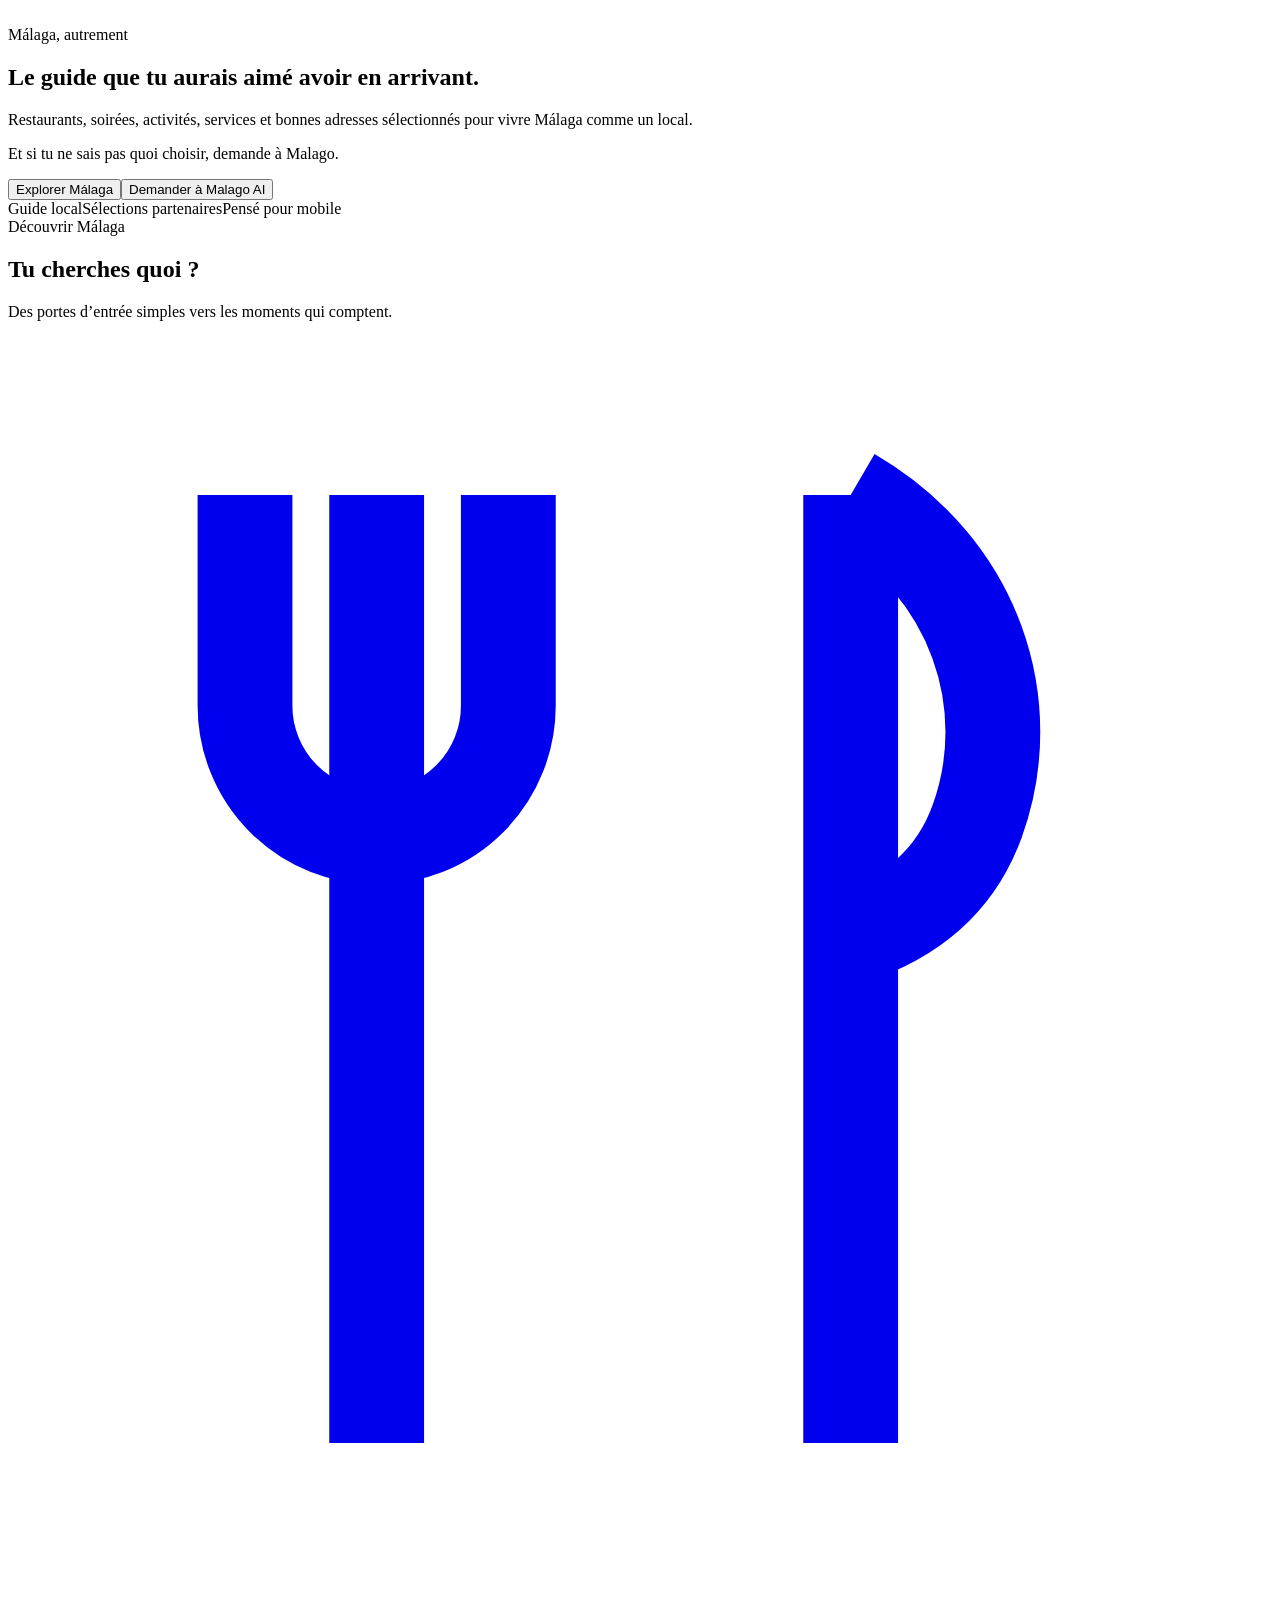
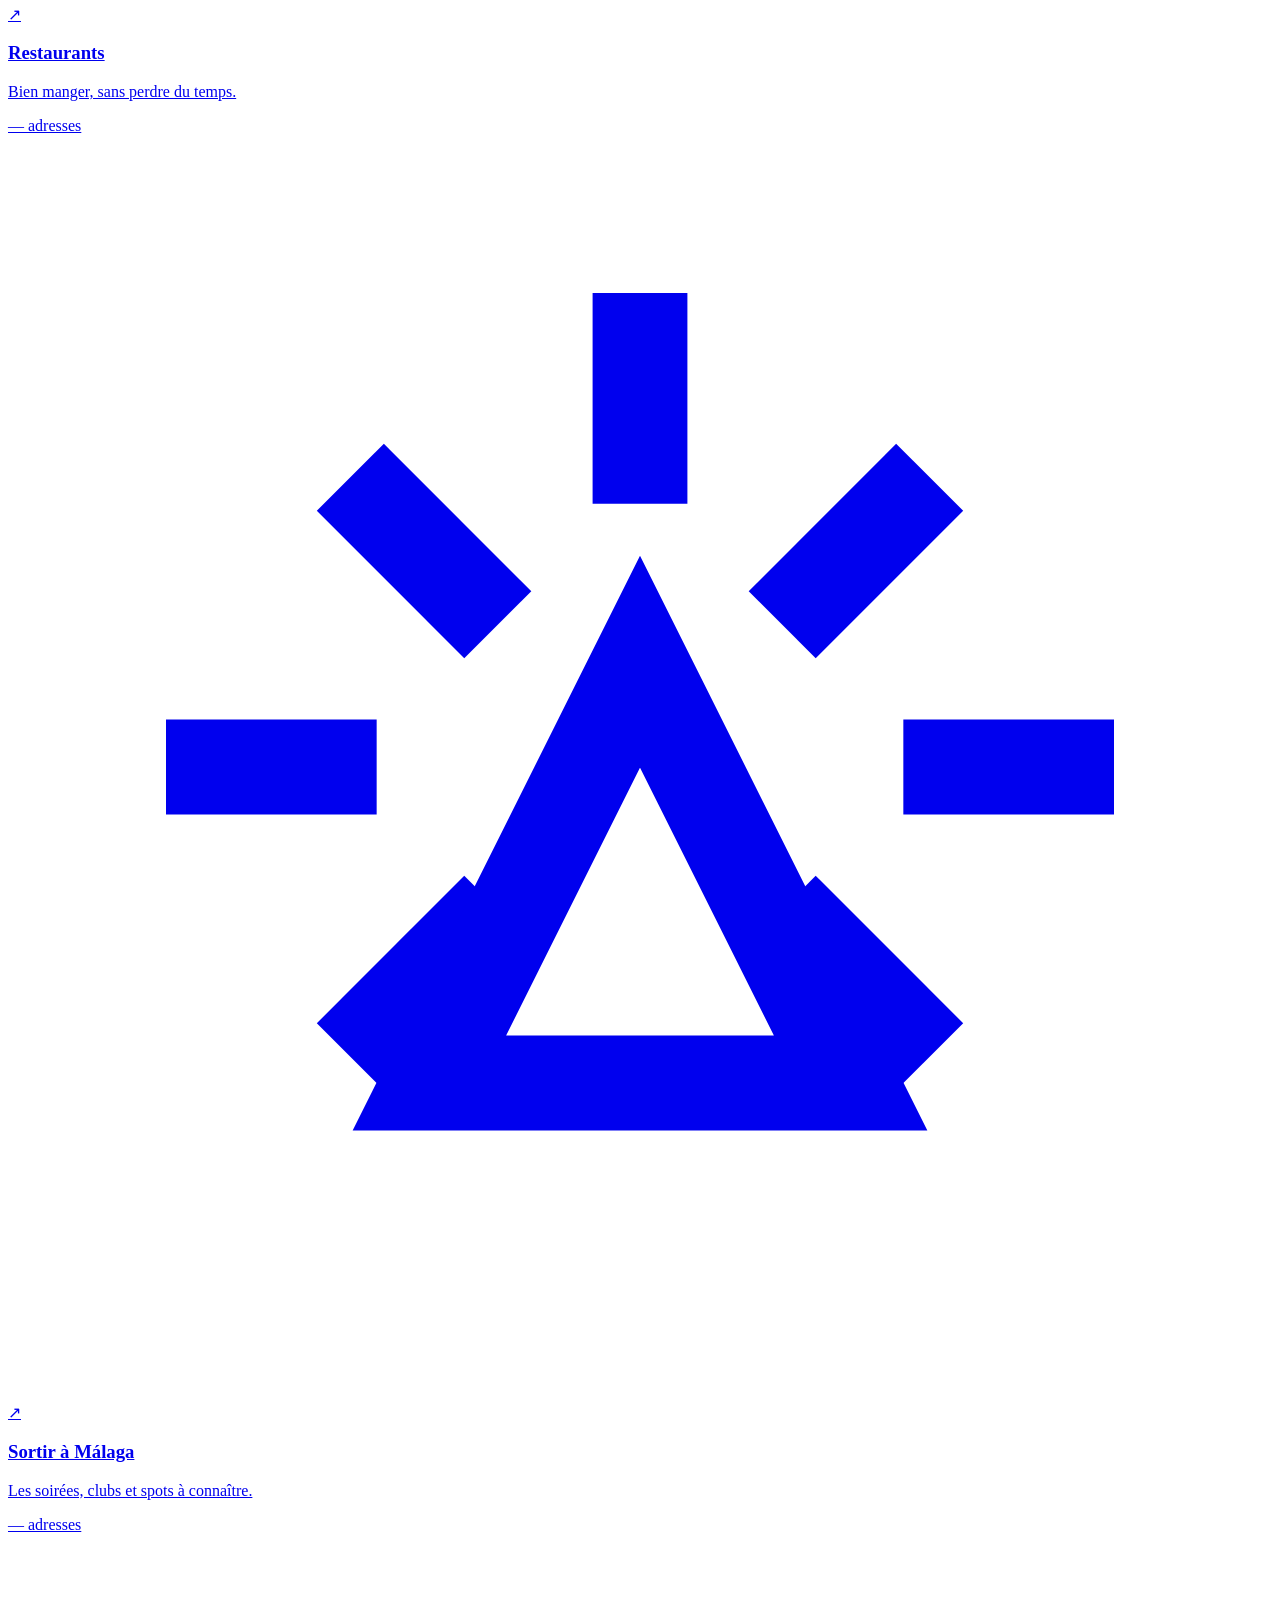
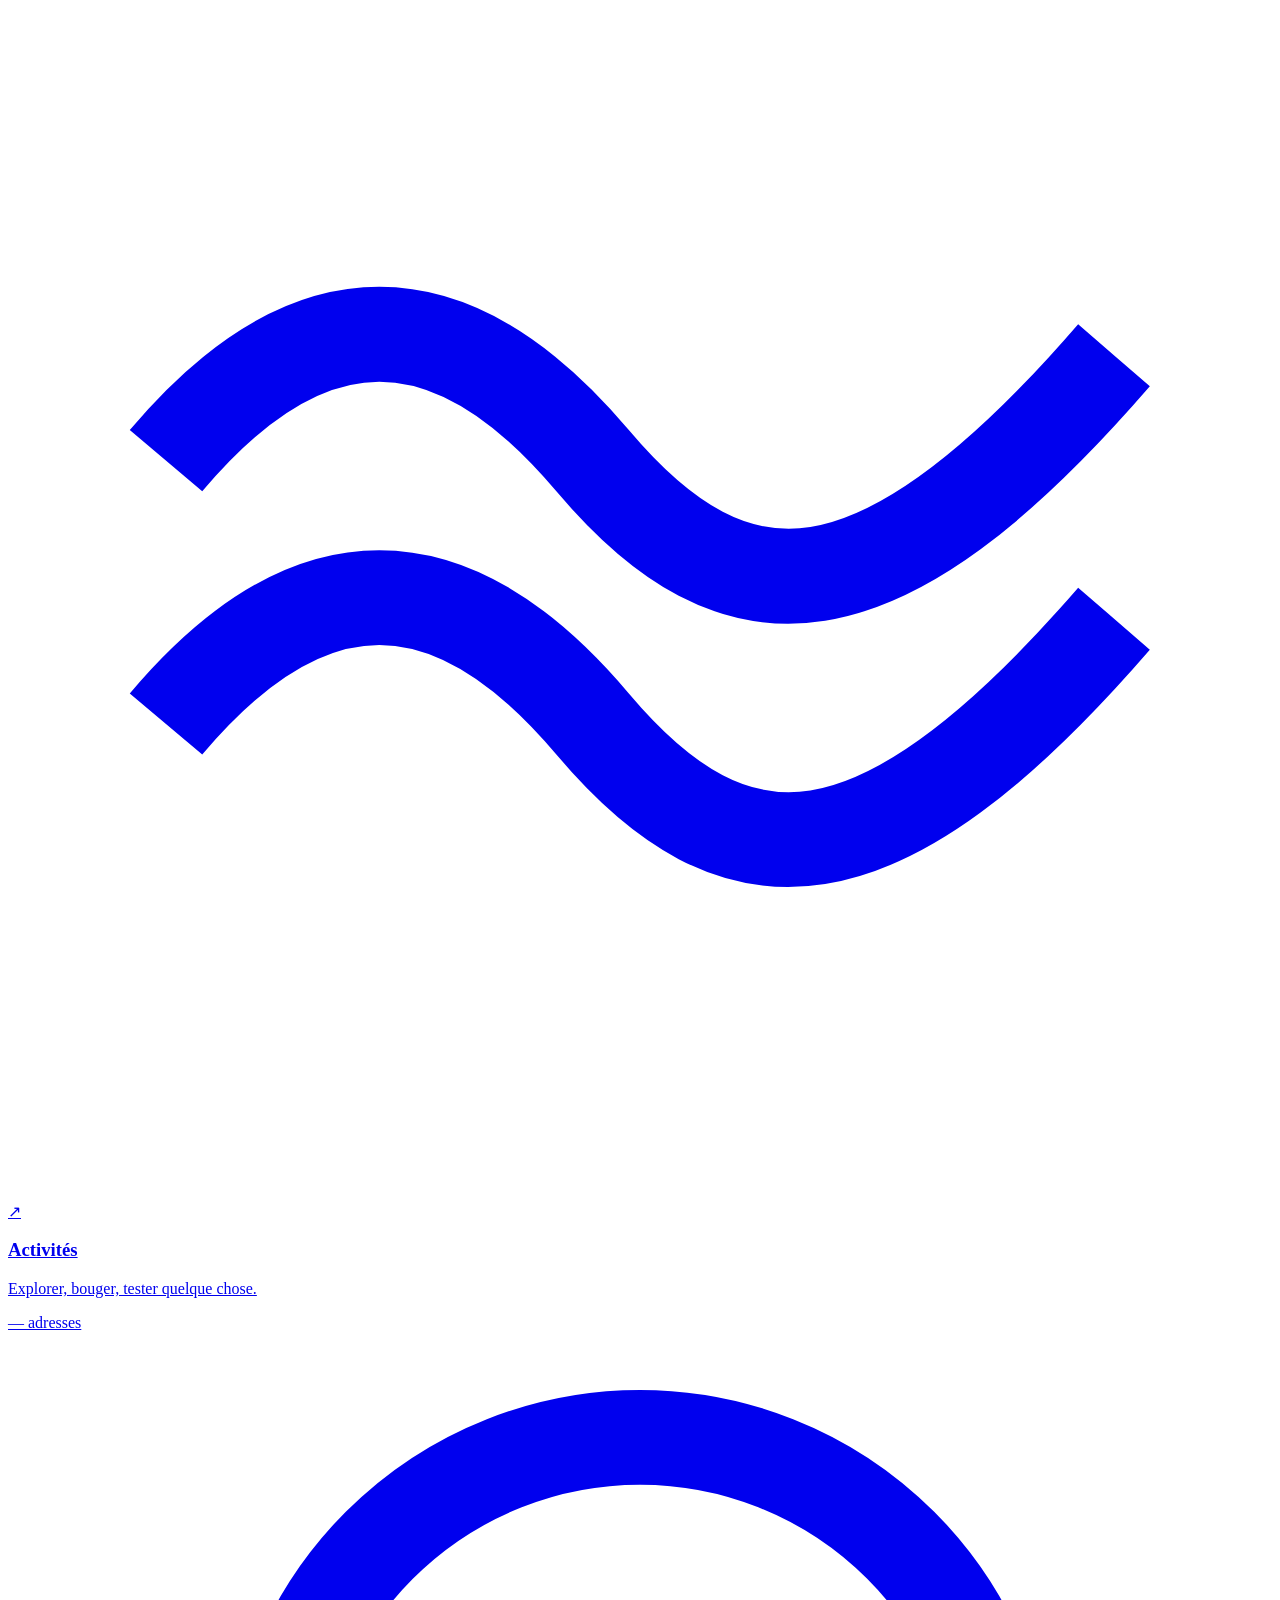
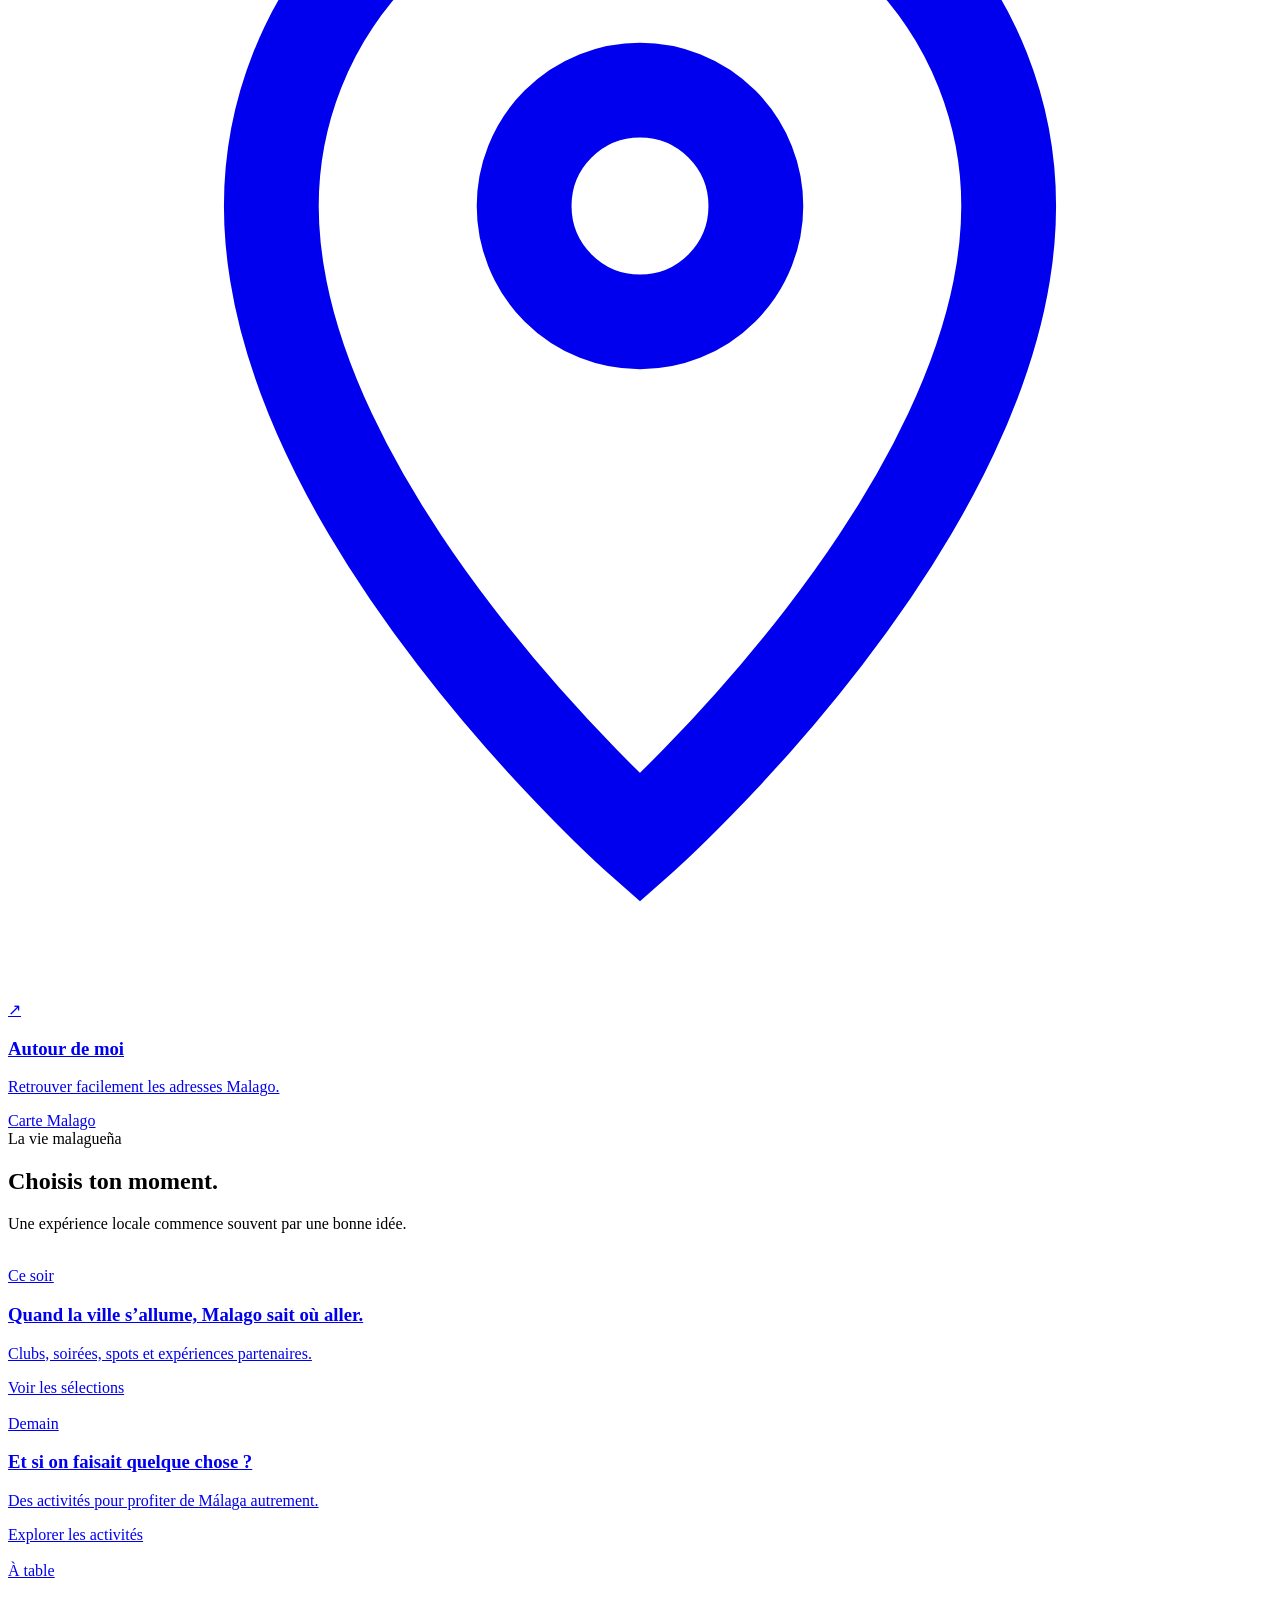
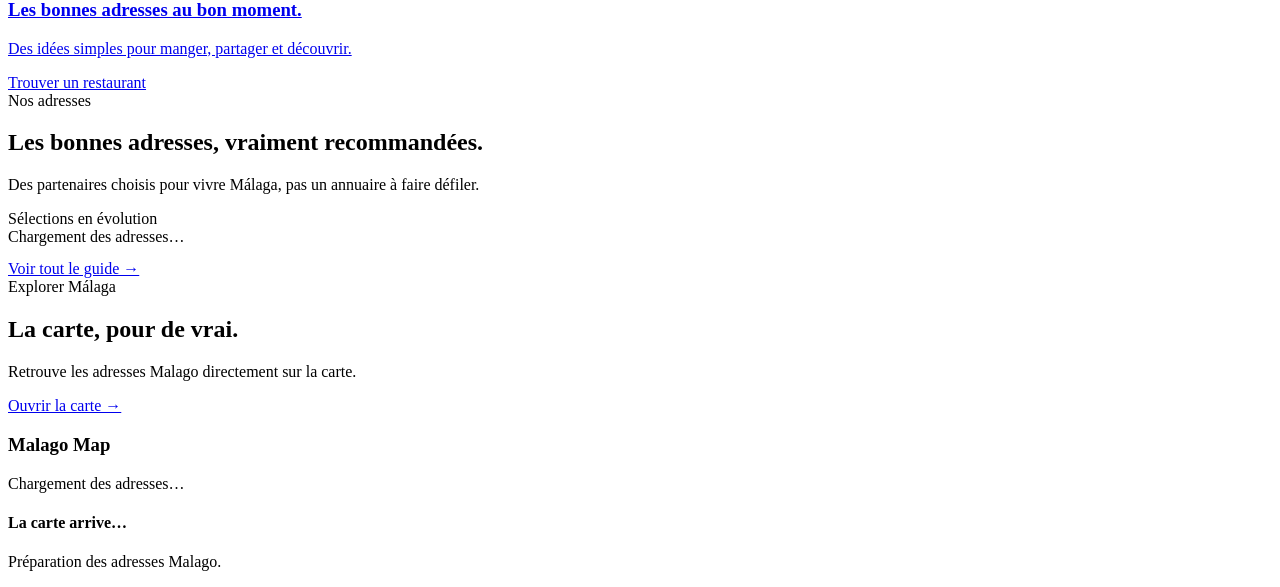
==== public/index.html @ fac27a0b "V2 homepage — cartes visuelles et vraie carte" ====
<!doctype html>
<html lang="fr">
<head><meta charset="utf-8"><meta name="viewport" content="width=device-width,initial-scale=1,viewport-fit=cover"><meta name="theme-color" content="#0B0B0B"><title>Malago — Le Guide de Málaga</title><meta name="description" content="Le guide intelligent de Málaga. Restaurants, sorties, activités, services et bonnes adresses."><link rel="stylesheet" href="/styles.css"></head>
<body data-page="home">
<div id="siteHeader"></div>
<main class="site-shell">
<section class="hero reveal" id="accueil"><img class="heroPhoto" src="/img/hero-malaga.jpeg.PNG" alt="" aria-hidden="true"><div class="heroContent"><div class="eyebrow">Málaga, autrement</div><h1>Le guide que tu aurais aimé avoir <span class="heroAccent">en arrivant.</span></h1><div class="heroSub"><p>Restaurants, soirées, activités, services et bonnes adresses sélectionnés pour vivre Málaga comme un local.</p><p>Et si tu ne sais pas quoi choisir, demande à Malago.</p></div><div class="heroActions"><button class="btn primary" onclick="goPage('guide.html')">Explorer Málaga</button><button class="btn ghost" onclick="goPage('ai.html')">Demander à Malago AI</button></div><div class="heroMeta"><span>Guide local</span><span id="heroPartnerCount">Sélections partenaires</span><span>Pensé pour mobile</span></div></div></section>
<section class="section reveal"><div class="sectionHead"><div class="kicker">Découvrir Málaga</div><h2>Tu cherches quoi ?</h2><p class="sub">Des portes d’entrée simples vers les moments qui comptent.</p></div><div class="discoveryGrid">
<a class="discoveryCard reveal" href="restaurants.html"><span class="discoveryIcon"><svg viewBox="0 0 24 24" fill="none" stroke="currentColor" stroke-width="1.8"><path d="M7 3v7"/><path d="M4.5 3v4a2.5 2.5 0 0 0 5 0V3"/><path d="M7 10v11"/><path d="M16 3v18"/><path d="M16 3c2.4 1.4 3.2 4 2.4 6.2-.4 1.1-1.2 1.8-2.4 2.2"/></svg></span><span class="discoveryArrow">↗</span><h3>Restaurants</h3><p>Bien manger, sans perdre du temps.</p><span class="uCount" id="countRestaurant">— adresses</span></a>
<a class="discoveryCard reveal" href="sortir.html"><span class="discoveryIcon"><svg viewBox="0 0 24 24" fill="none" stroke="currentColor" stroke-width="1.8"><path d="M12 3v4"/><path d="M6.5 6.5l2.8 2.8"/><path d="M3 12h4"/><path d="M6.5 17.5l2.8-2.8"/><path d="M17.5 6.5l-2.8 2.8"/><path d="M21 12h-4"/><path d="M17.5 17.5l-2.8-2.8"/><path d="M12 10l4 8H8l4-8Z"/></svg></span><span class="discoveryArrow">↗</span><h3>Sortir à Málaga</h3><p>Les soirées, clubs et spots à connaître.</p><span class="uCount" id="countParty">— adresses</span></a>
<a class="discoveryCard reveal" href="activites.html"><span class="discoveryIcon"><svg viewBox="0 0 24 24" fill="none" stroke="currentColor" stroke-width="1.8"><path d="M3 15c2.7-3.2 5.4-3.2 8.1 0S16.5 18.2 21 13"/><path d="M3 10c2.7-3.2 5.4-3.2 8.1 0S16.5 13.2 21 8"/></svg></span><span class="discoveryArrow">↗</span><h3>Activités</h3><p>Explorer, bouger, tester quelque chose.</p><span class="uCount" id="countActivity">— adresses</span></a>
<a class="discoveryCard reveal" href="carte.html"><span class="discoveryIcon"><svg viewBox="0 0 24 24" fill="none" stroke="currentColor" stroke-width="1.8"><path d="M12 21s7-6.2 7-12a7 7 0 1 0-14 0c0 5.8 7 12 7 12Z"/><circle cx="12" cy="9" r="2.2"/></svg></span><span class="discoveryArrow">↗</span><h3>Autour de moi</h3><p>Retrouver facilement les adresses Malago.</p><span class="uCount">Carte Malago</span></a>
</div></section>
<section class="section reveal"><div class="sectionHead"><div class="kicker">La vie malagueña</div><h2>Choisis ton moment.</h2><p class="sub">Une expérience locale commence souvent par une bonne idée.</p></div><div class="story">
<a class="storyCard dark reveal" href="sortir.html"><div class="storyImage"><img src="/img/IMG_6527.jpeg" alt="" loading="lazy"></div><div class="kicker">Ce soir</div><h3>Quand la ville s’allume, Malago sait où aller.</h3><p>Clubs, soirées, spots et expériences partenaires.</p><span class="storyLink">Voir les sélections</span></a>
<a class="storyCard light reveal" href="activites.html"><div class="storyImage"><img src="/img/IMG_6534.jpeg" alt="" loading="lazy"></div><div class="kicker">Demain</div><h3>Et si on faisait quelque chose ?</h3><p>Des activités pour profiter de Málaga autrement.</p><span class="storyLink">Explorer les activités</span></a>
<a class="storyCard accent reveal" href="restaurants.html"><div class="storyImage"><img src="/img/IMG_6533.jpeg" alt="" loading="lazy"></div><div class="kicker">À table</div><h3>Les bonnes adresses au bon moment.</h3><p>Des idées simples pour manger, partager et découvrir.</p><span class="storyLink">Trouver un restaurant</span></a>
</div></section>
<section class="section reveal" id="adresses"><div class="partnersToolbar"><div class="sectionHead" style="margin:0"><div class="kicker">Nos adresses</div><h2>Les bonnes adresses, vraiment recommandées.</h2><p class="sub">Des partenaires choisis pour vivre Málaga, pas un annuaire à faire défiler.</p></div><div class="partnersBadge"><i></i><span id="partnerBadgeCount">Sélections en évolution</span></div></div><div class="partnersGrid" id="featuredPartners"><div class="empty">Chargement des adresses…</div></div><div style="margin-top:14px"><a class="btn primary" href="guide.html">Voir tout le guide →</a></div></section>
<section class="section reveal" id="mapSection"><div class="partnersToolbar"><div class="sectionHead" style="margin:0"><div class="kicker">Explorer Málaga</div><h2>La carte, pour de vrai.</h2><p class="sub">Retrouve les adresses Malago directement sur la carte.</p></div><a class="btn darkBtn" href="carte.html">Ouvrir la carte →</a></div><div class="mapPanel"><div class="mapHeader"><h3>Malago Map</h3><p id="homeMapStatus">Chargement des adresses…</p></div><div class="map homeMap" id="homeMapBox"><div class="mapNotice"><h4>La carte arrive…</h4><p>Préparation des adresses Malago.</p></div></div></div></section>
</main>
<div id="siteFooter"></div><div id="drawerMount"></div><div id="bottomNavMount"></div><script src="/site-v2.js"></script></body></html>
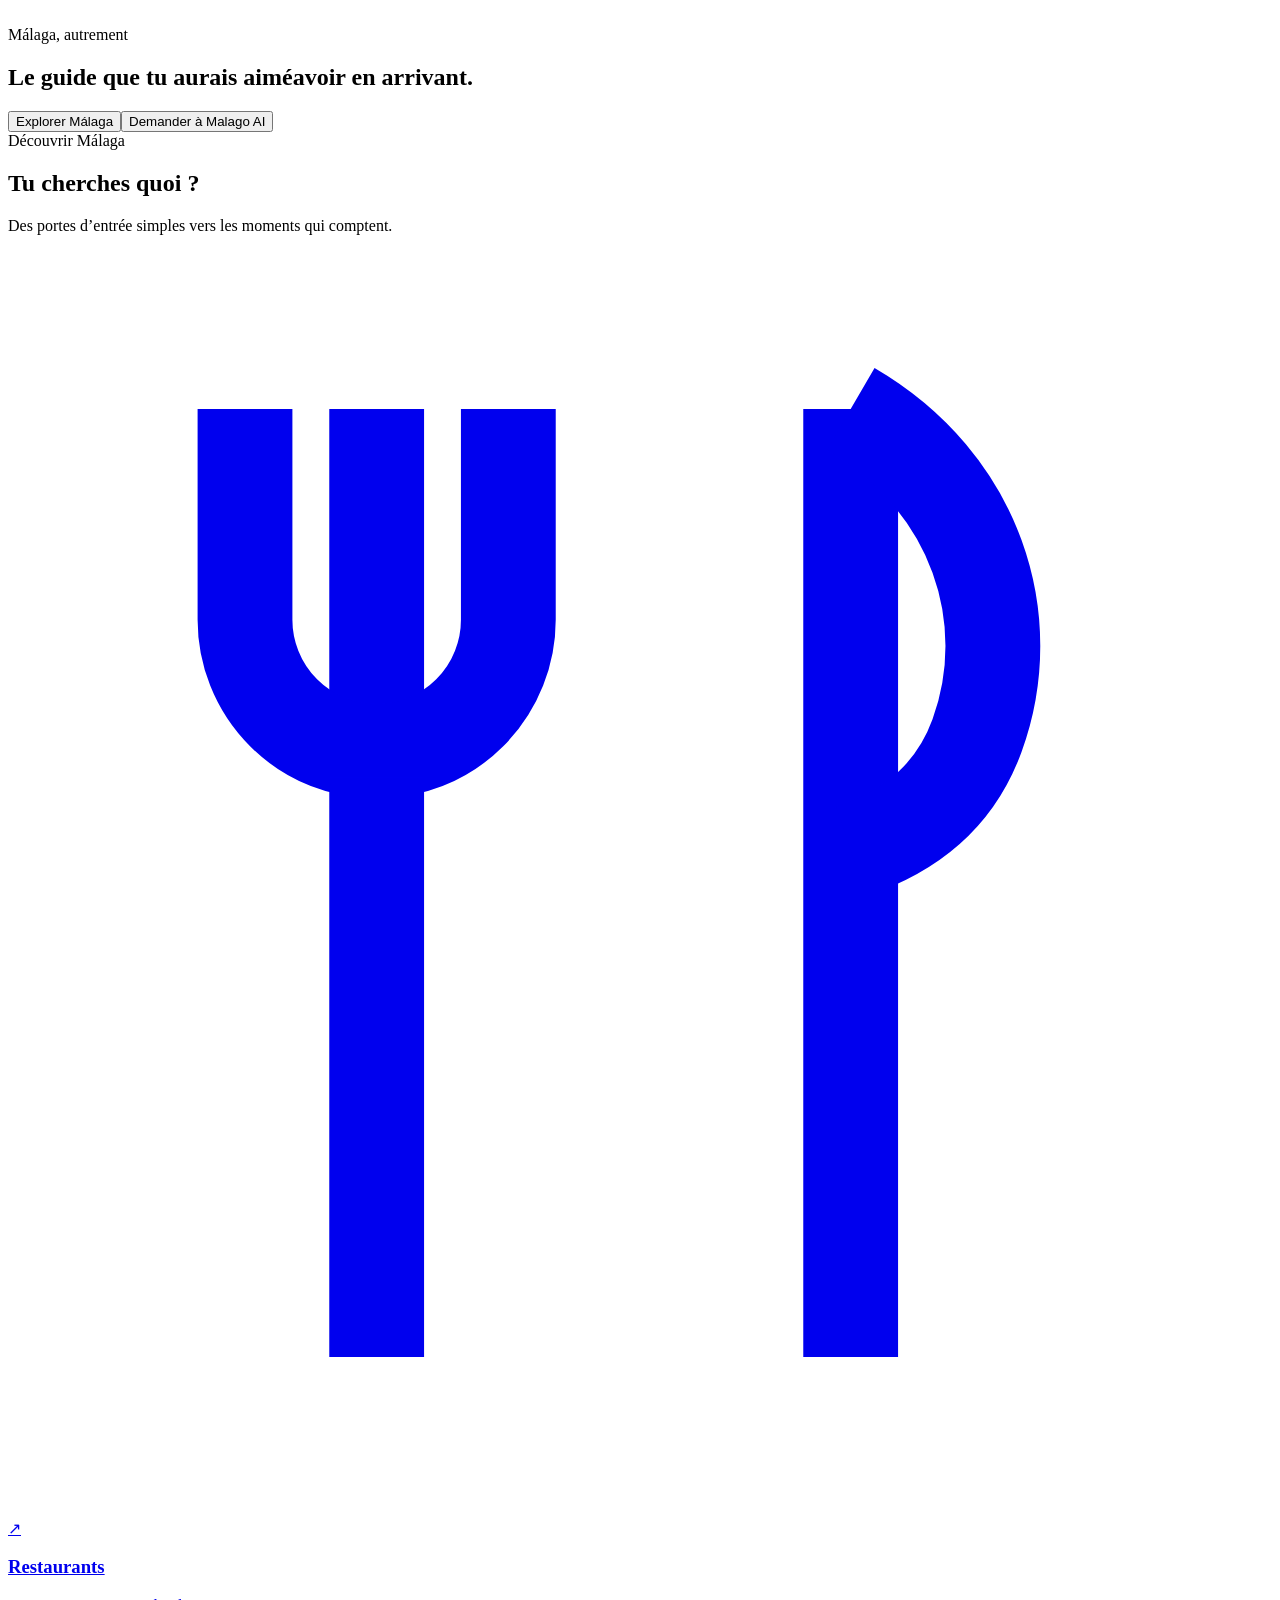
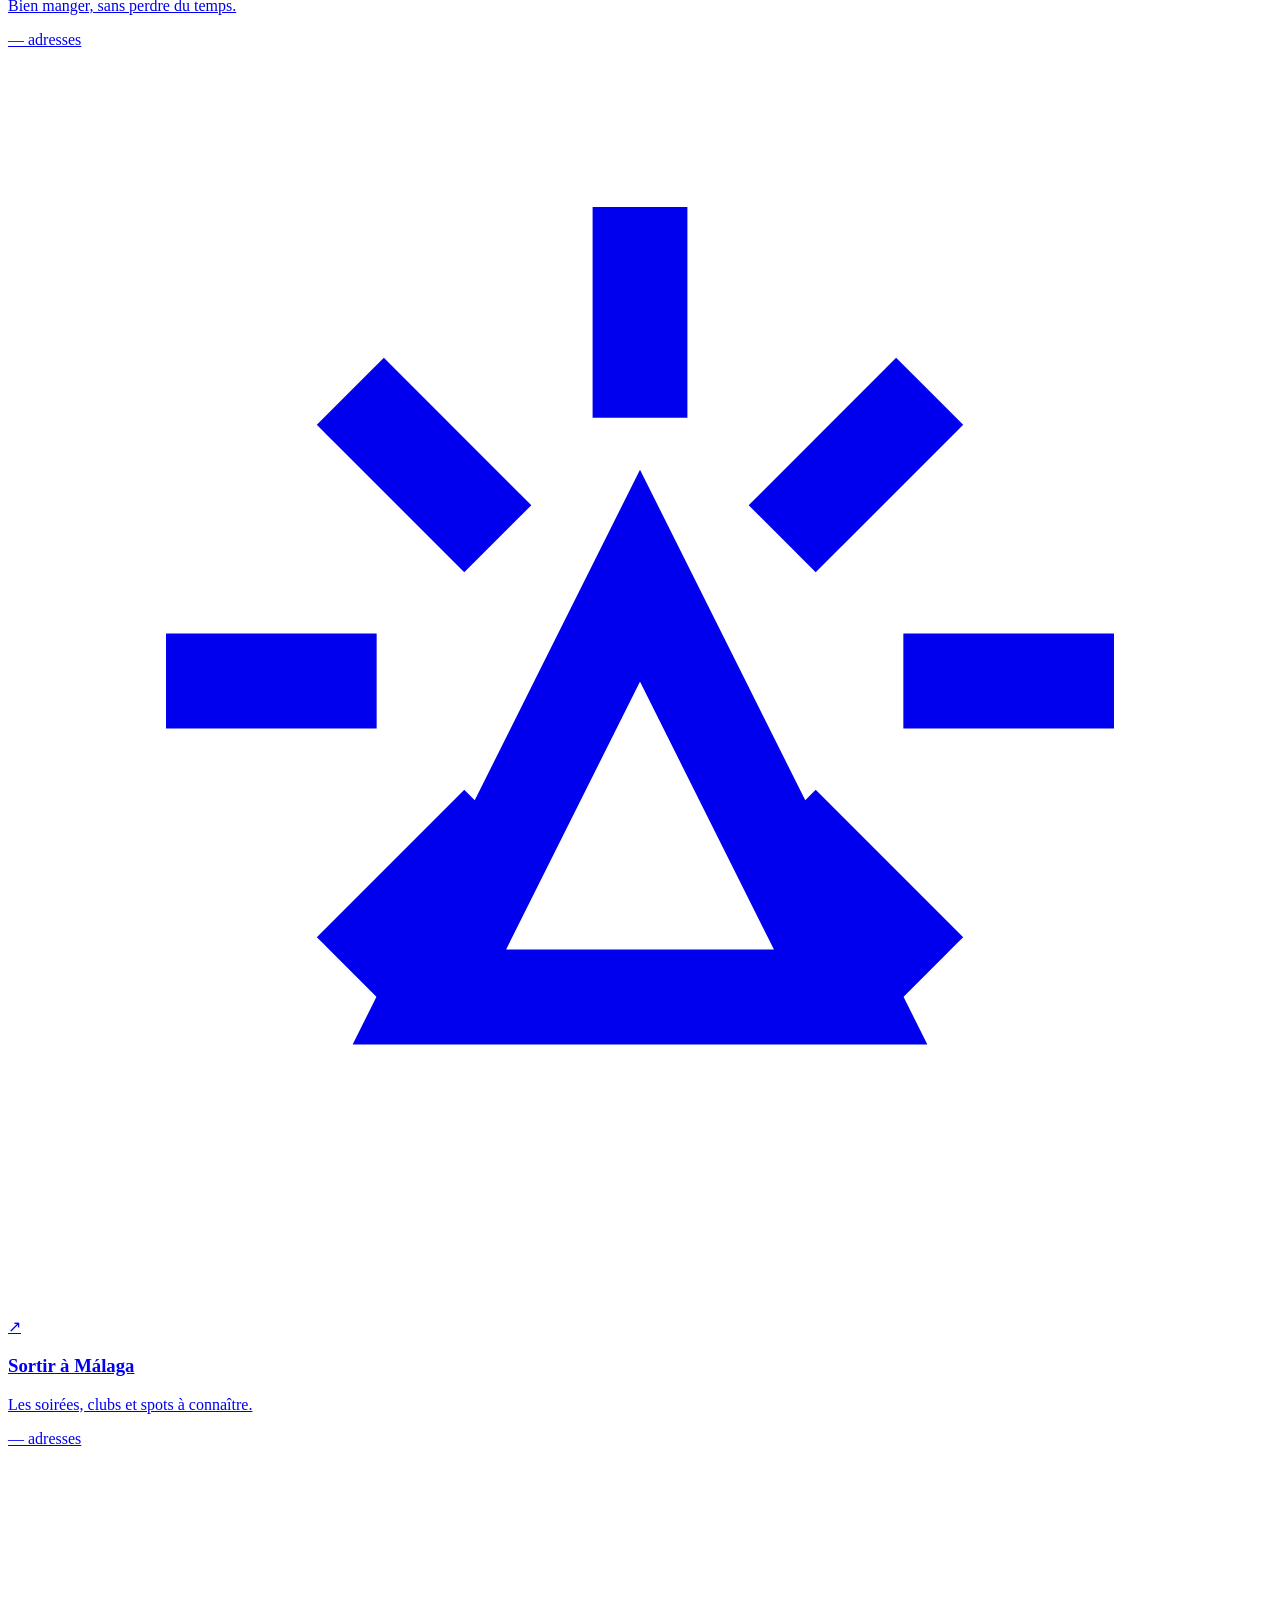
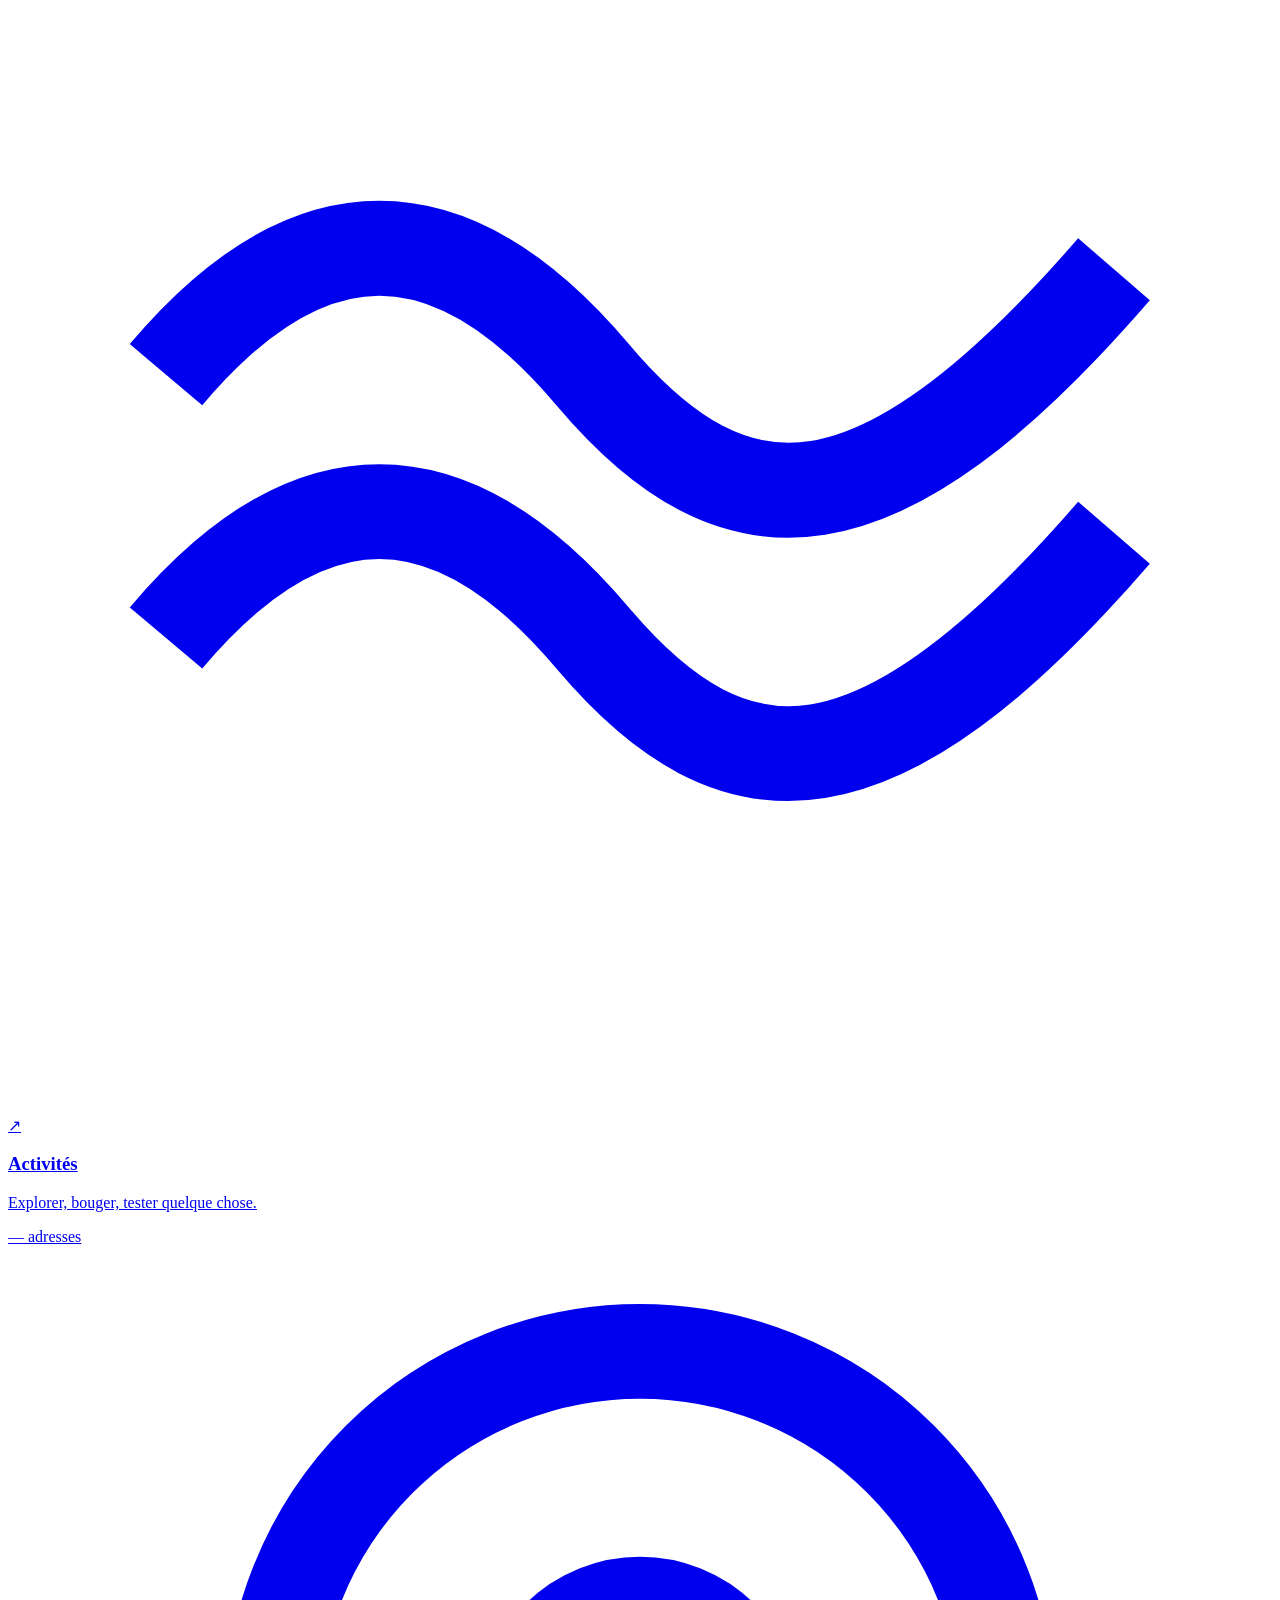
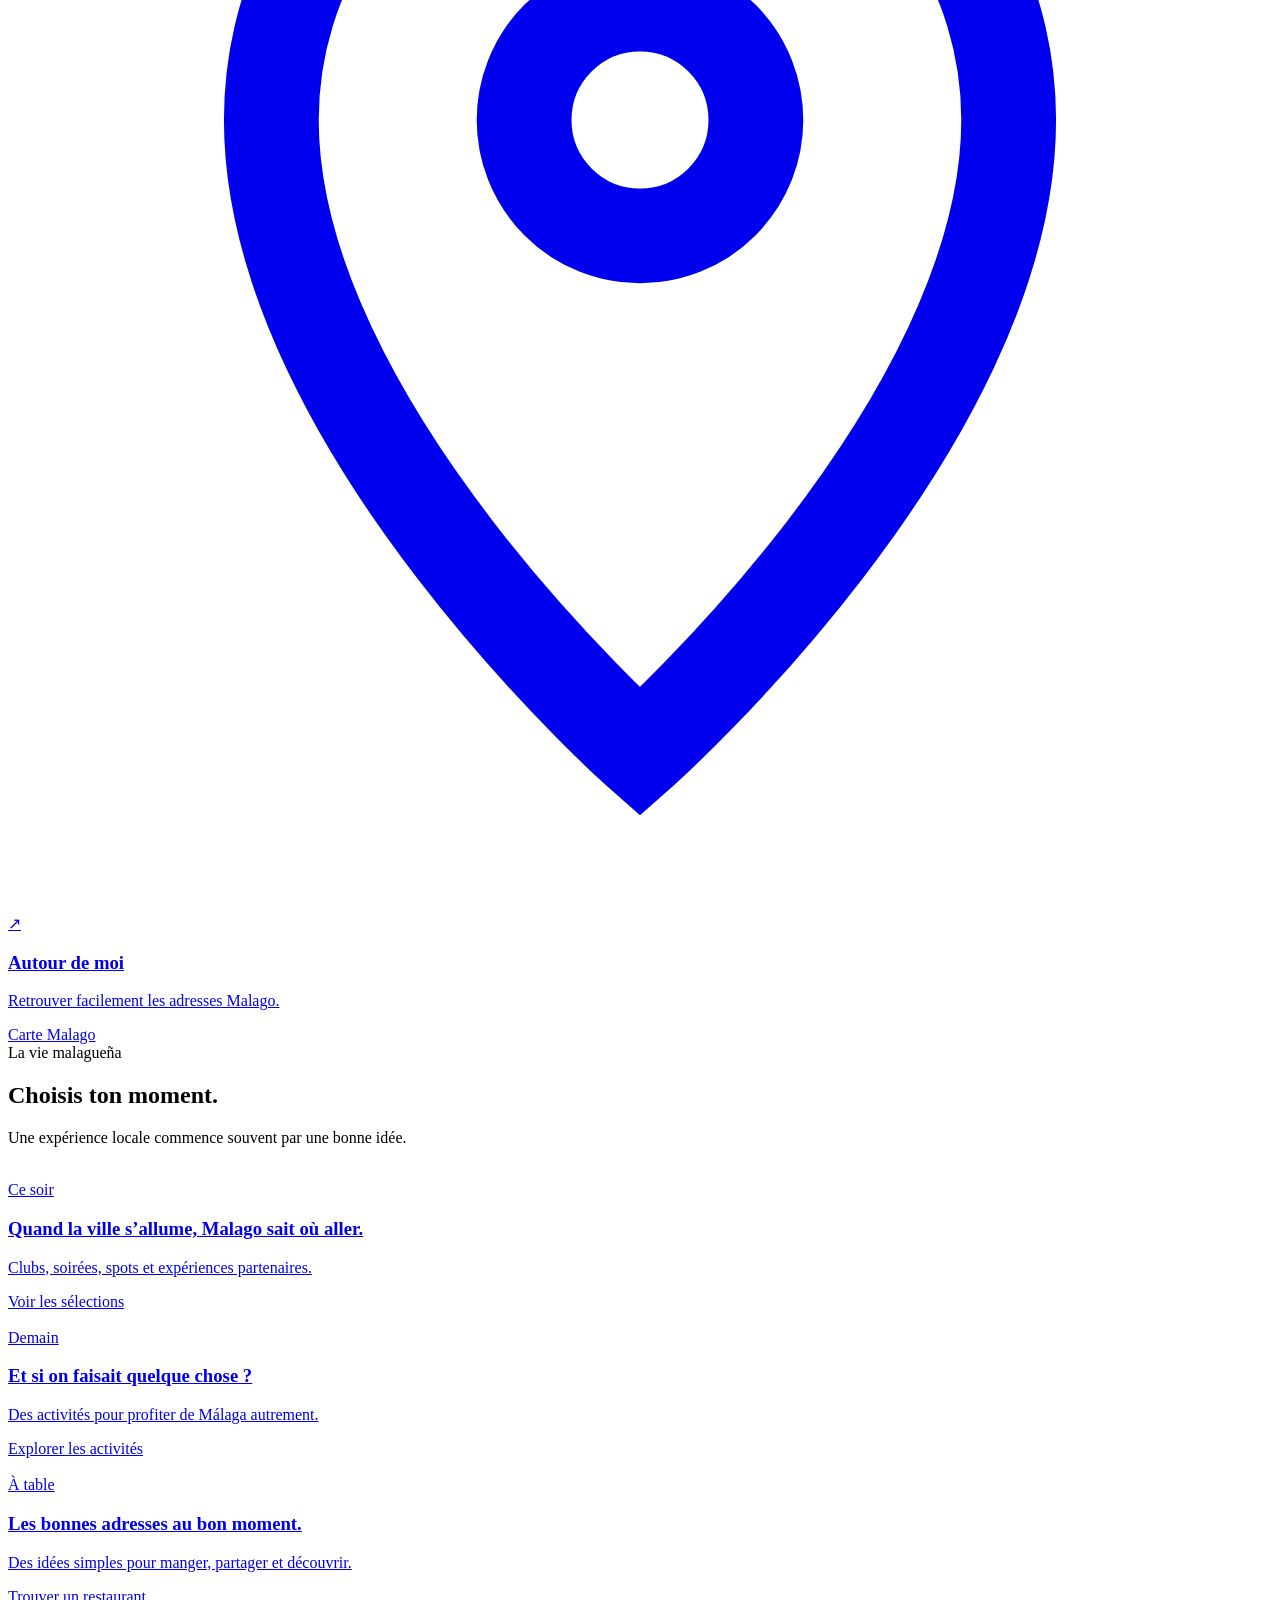
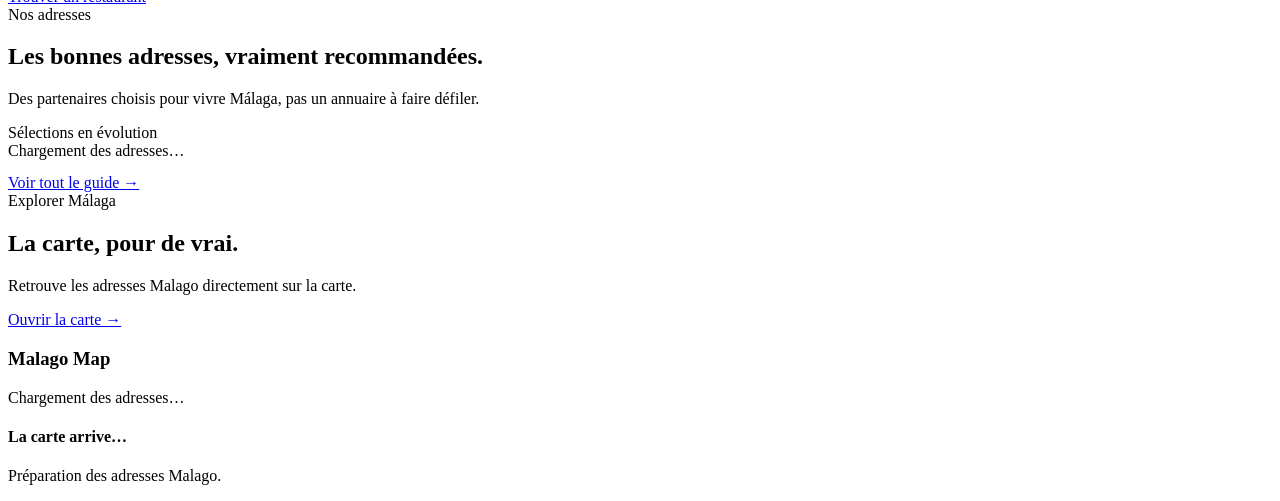
==== commit 51ab651b: "V2 hero — texte compact et sans sous-bloc" ====
--- a/public/index.html
+++ b/public/index.html
@@ -4,7 +4,7 @@
 <body data-page="home">
 <div id="siteHeader"></div>
 <main class="site-shell">
-<section class="hero reveal" id="accueil"><img class="heroPhoto" src="/img/hero-malaga.jpeg.PNG" alt="" aria-hidden="true"><div class="heroContent"><div class="eyebrow">Málaga, autrement</div><h1>Le guide que tu aurais aimé avoir <span class="heroAccent">en arrivant.</span></h1><div class="heroSub"><p>Restaurants, soirées, activités, services et bonnes adresses sélectionnés pour vivre Málaga comme un local.</p><p>Et si tu ne sais pas quoi choisir, demande à Malago.</p></div><div class="heroActions"><button class="btn primary" onclick="goPage('guide.html')">Explorer Málaga</button><button class="btn ghost" onclick="goPage('ai.html')">Demander à Malago AI</button></div><div class="heroMeta"><span>Guide local</span><span id="heroPartnerCount">Sélections partenaires</span><span>Pensé pour mobile</span></div></div></section>
+<section class="hero reveal" id="accueil"><img class="heroPhoto" src="/img/hero-malaga.jpeg.PNG" alt="" aria-hidden="true"><div class="heroContent"><div class="eyebrow">Málaga, autrement</div><h1><span class="heroLine">Le guide que tu aurais aimé</span><span class="heroLine">avoir <span class="heroAccent">en arrivant.</span></span></h1><div class="heroActions"><button class="btn primary" onclick="goPage('guide.html')">Explorer Málaga</button><button class="btn ghost" onclick="goPage('ai.html')">Demander à Malago AI</button></div></div></section>
 <section class="section reveal"><div class="sectionHead"><div class="kicker">Découvrir Málaga</div><h2>Tu cherches quoi ?</h2><p class="sub">Des portes d’entrée simples vers les moments qui comptent.</p></div><div class="discoveryGrid">
 <a class="discoveryCard reveal" href="restaurants.html"><span class="discoveryIcon"><svg viewBox="0 0 24 24" fill="none" stroke="currentColor" stroke-width="1.8"><path d="M7 3v7"/><path d="M4.5 3v4a2.5 2.5 0 0 0 5 0V3"/><path d="M7 10v11"/><path d="M16 3v18"/><path d="M16 3c2.4 1.4 3.2 4 2.4 6.2-.4 1.1-1.2 1.8-2.4 2.2"/></svg></span><span class="discoveryArrow">↗</span><h3>Restaurants</h3><p>Bien manger, sans perdre du temps.</p><span class="uCount" id="countRestaurant">— adresses</span></a>
 <a class="discoveryCard reveal" href="sortir.html"><span class="discoveryIcon"><svg viewBox="0 0 24 24" fill="none" stroke="currentColor" stroke-width="1.8"><path d="M12 3v4"/><path d="M6.5 6.5l2.8 2.8"/><path d="M3 12h4"/><path d="M6.5 17.5l2.8-2.8"/><path d="M17.5 6.5l-2.8 2.8"/><path d="M21 12h-4"/><path d="M17.5 17.5l-2.8-2.8"/><path d="M12 10l4 8H8l4-8Z"/></svg></span><span class="discoveryArrow">↗</span><h3>Sortir à Málaga</h3><p>Les soirées, clubs et spots à connaître.</p><span class="uCount" id="countParty">— adresses</span></a>
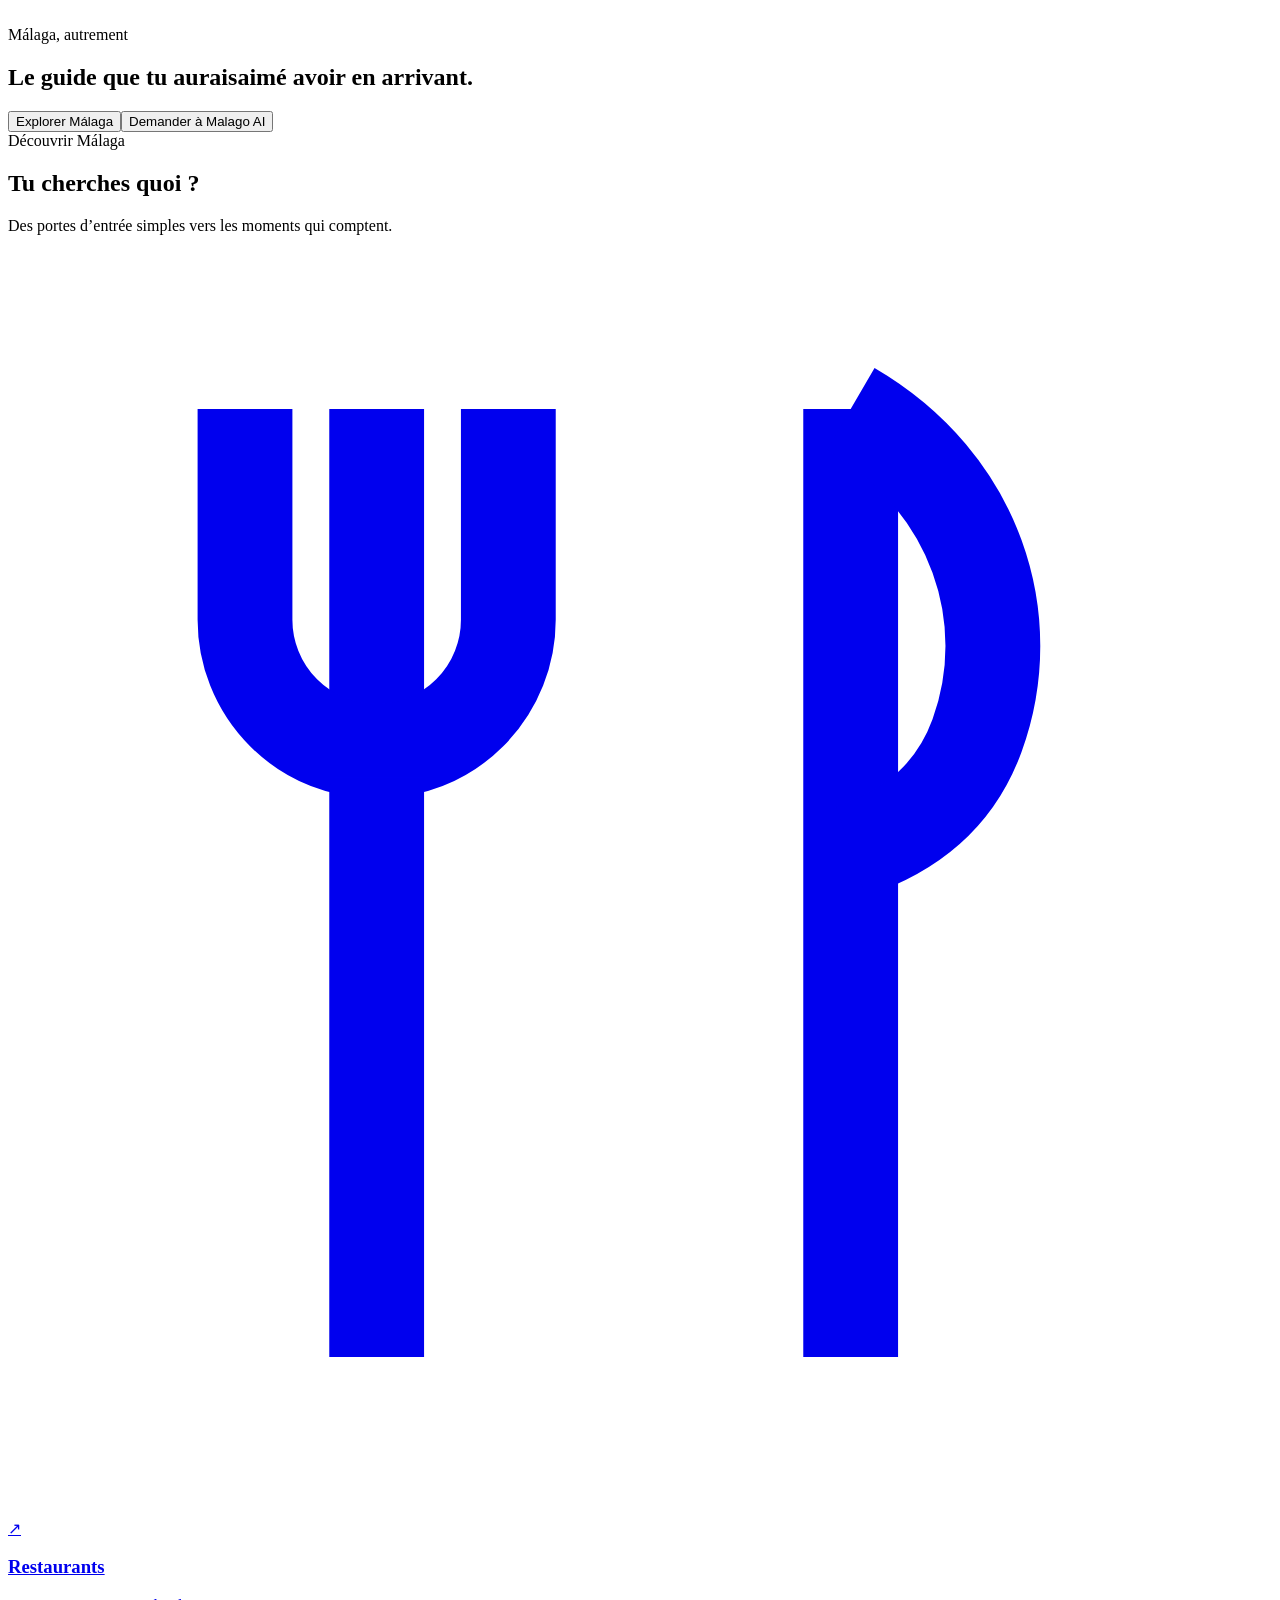
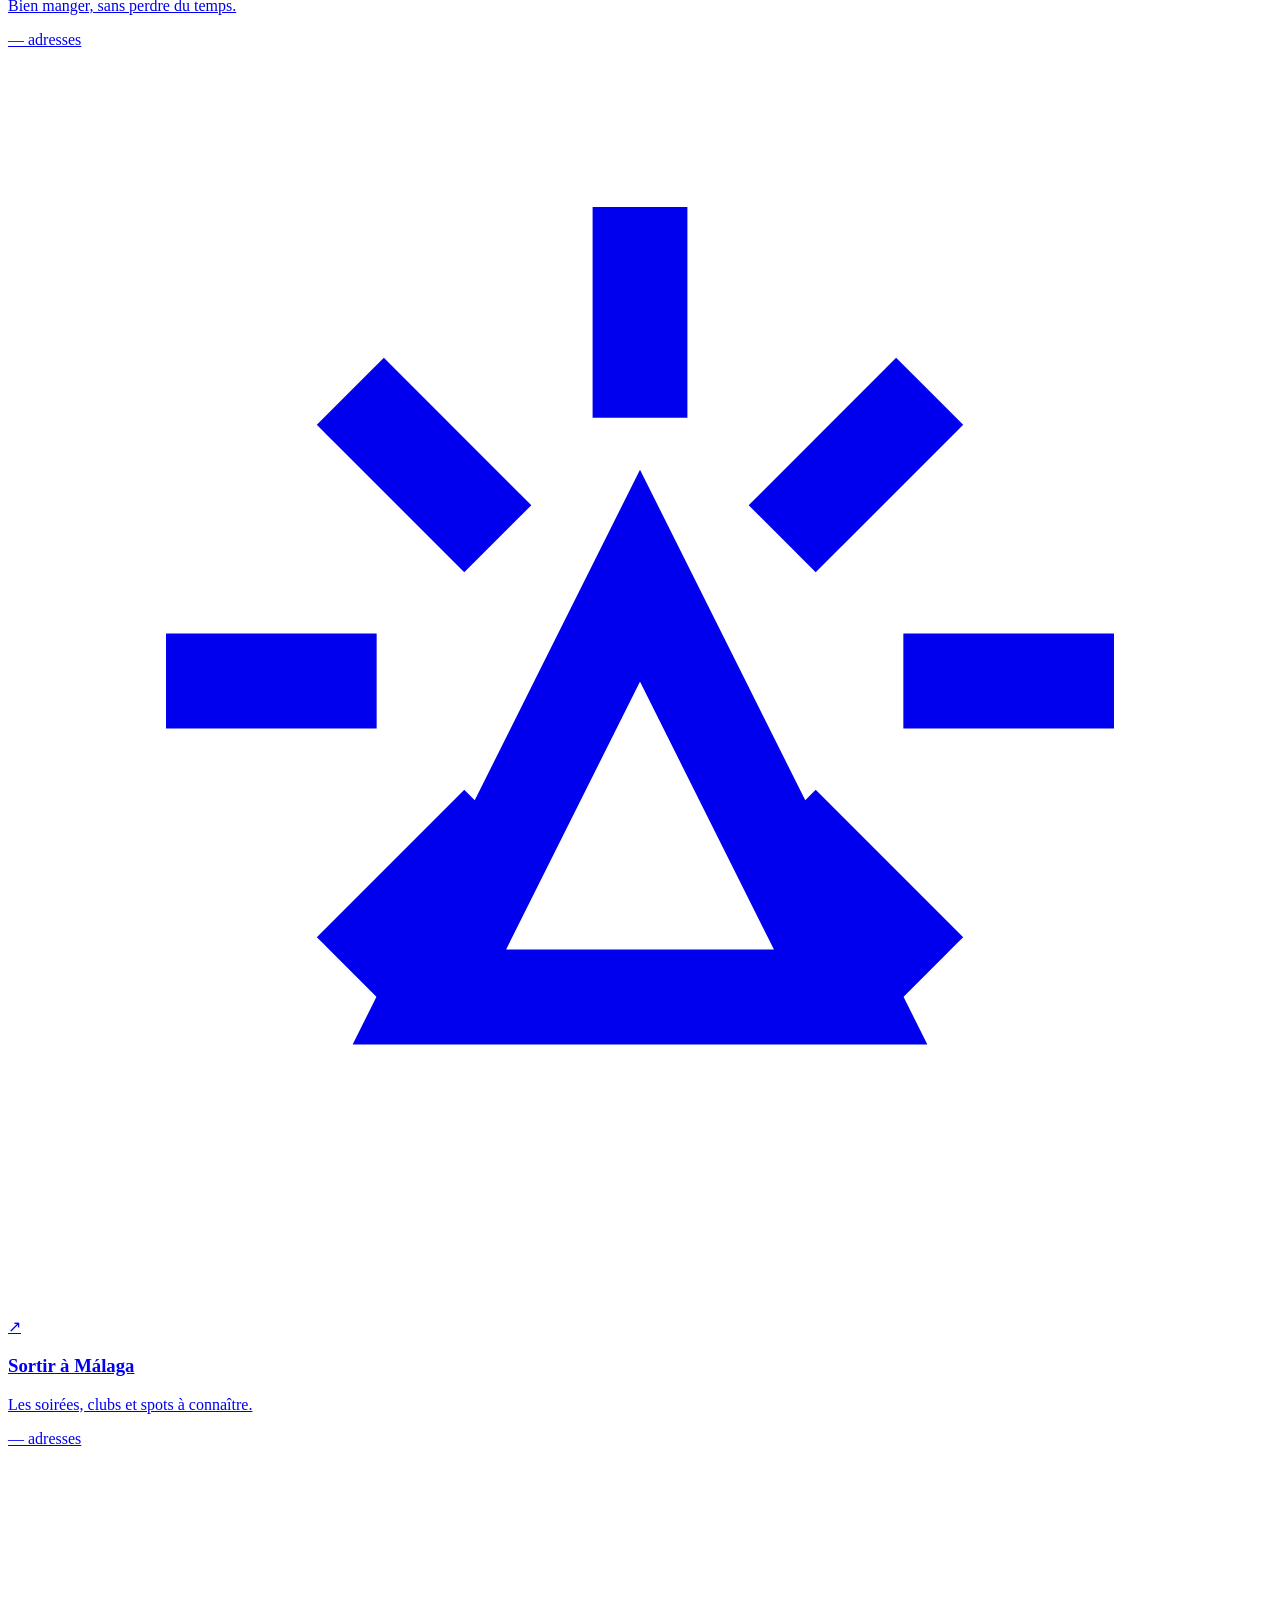
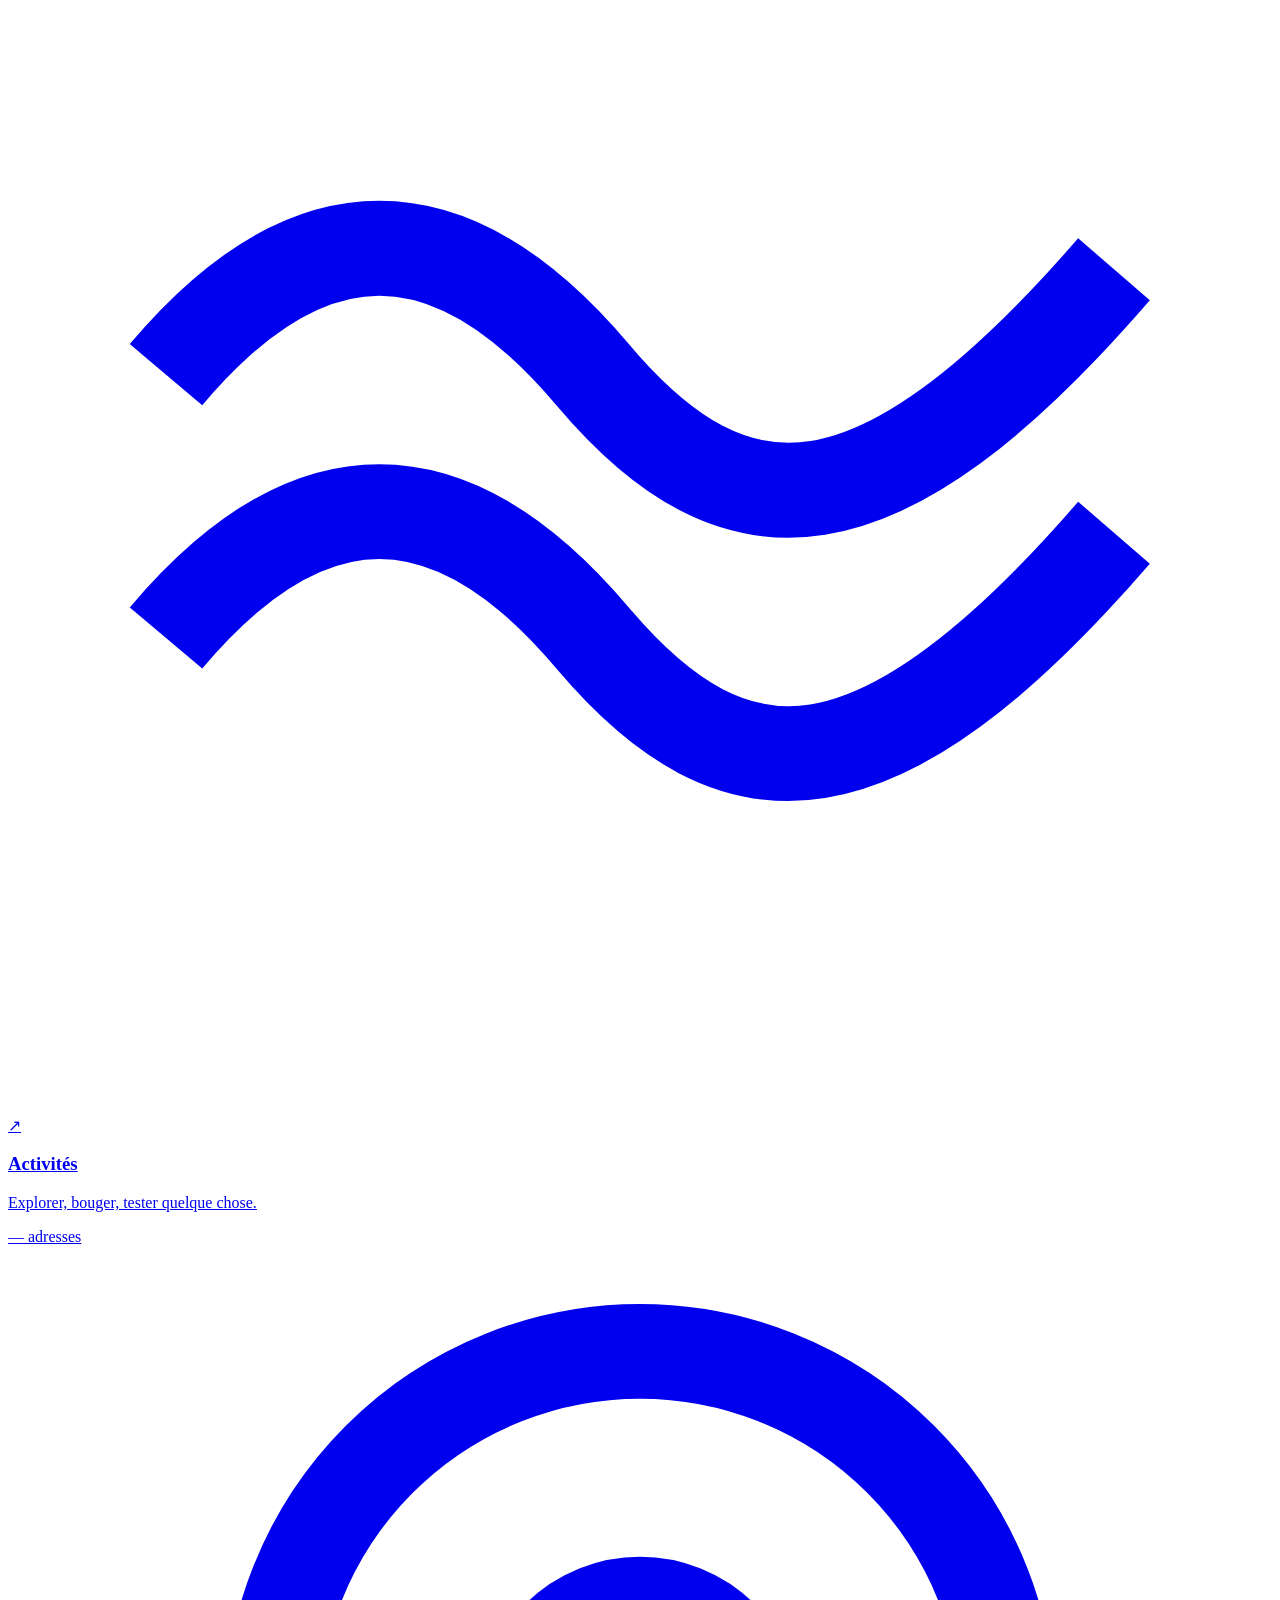
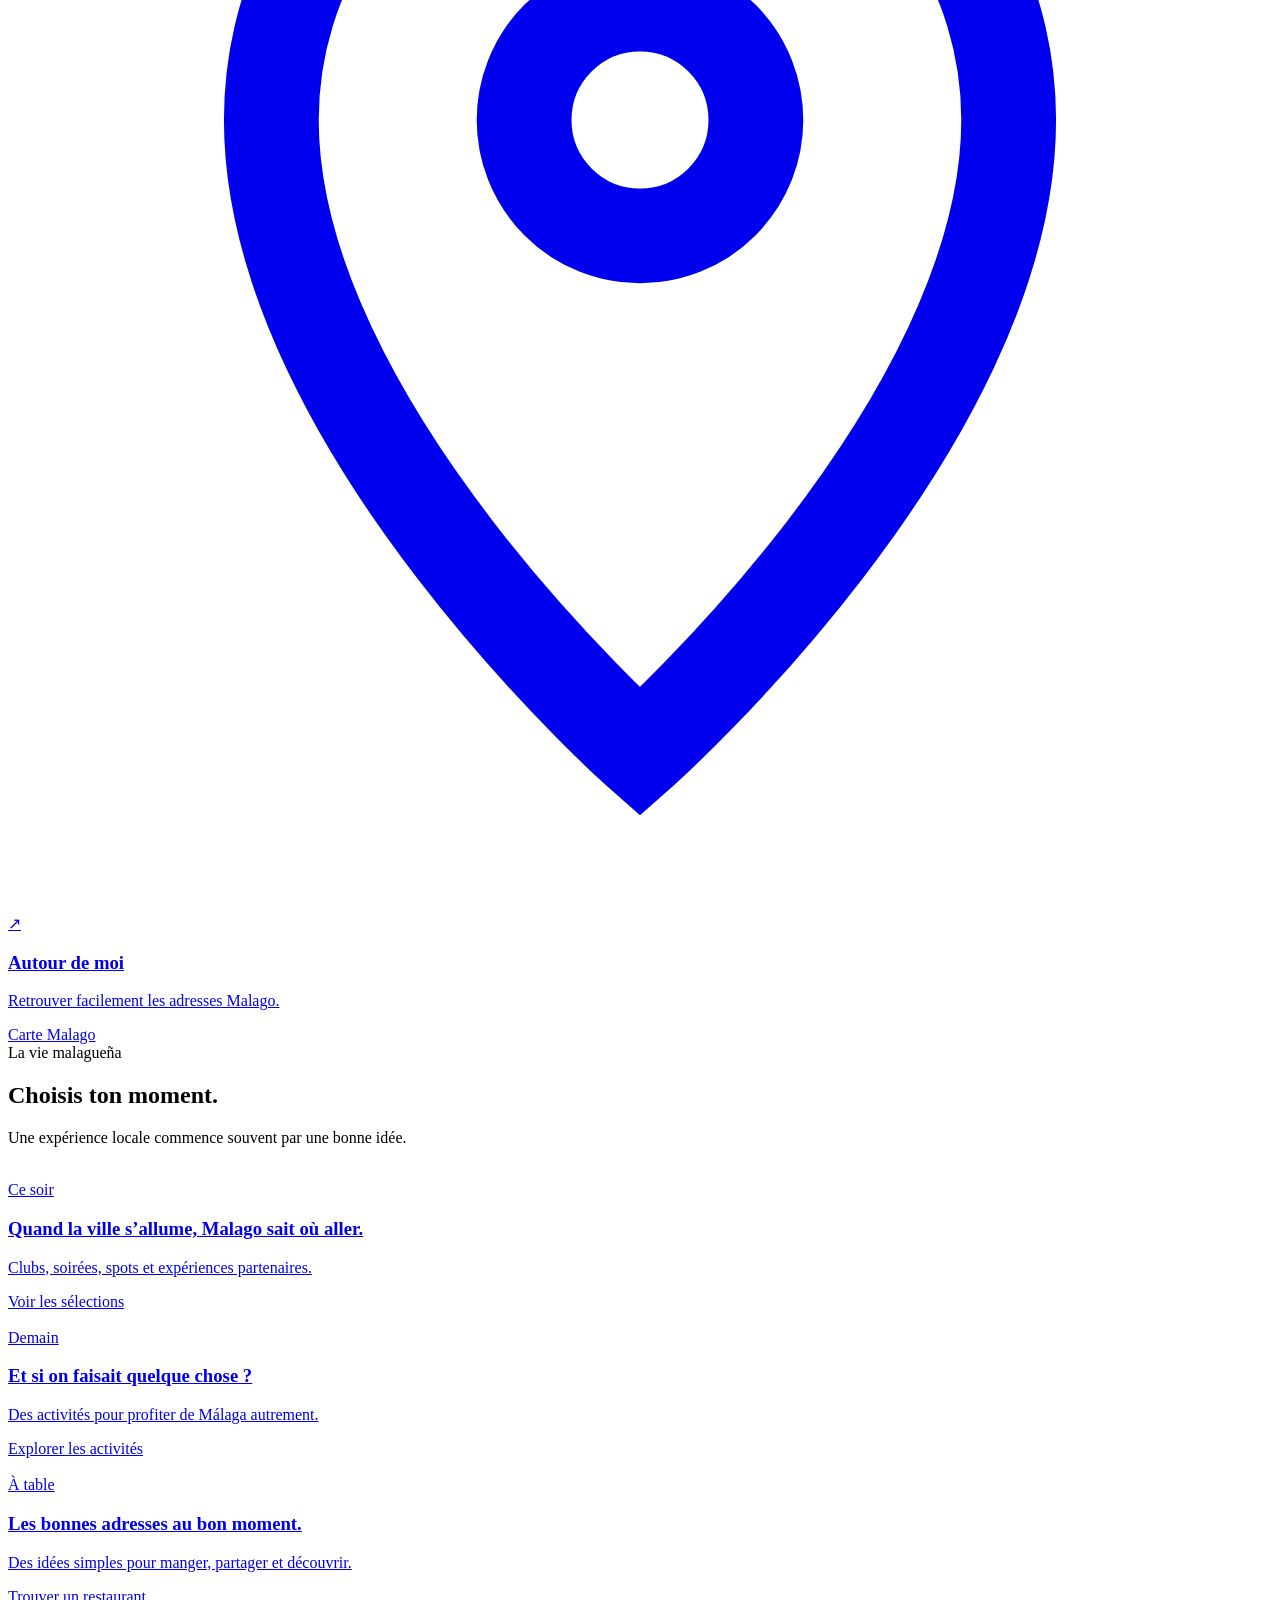
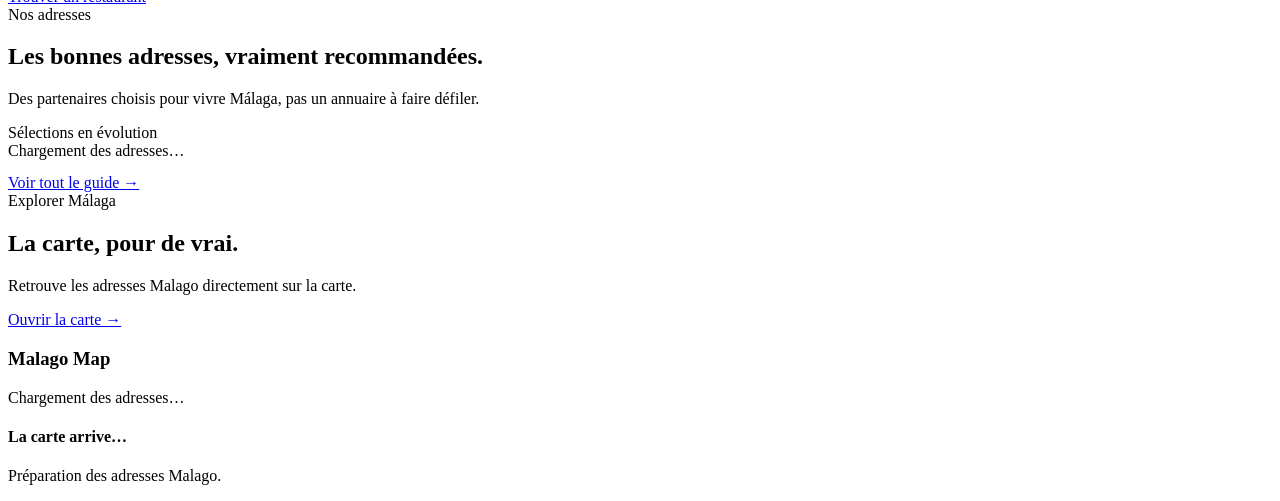
==== commit 7417f732: "Malago V2 — hero en deux lignes et visuels dynamiques" ====
--- a/public/index.html
+++ b/public/index.html
@@ -4,7 +4,7 @@
 <body data-page="home">
 <div id="siteHeader"></div>
 <main class="site-shell">
-<section class="hero reveal" id="accueil"><img class="heroPhoto" src="/img/hero-malaga.jpeg.PNG" alt="" aria-hidden="true"><div class="heroContent"><div class="eyebrow">Málaga, autrement</div><h1><span class="heroLine">Le guide que tu aurais aimé</span><span class="heroLine">avoir <span class="heroAccent">en arrivant.</span></span></h1><div class="heroActions"><button class="btn primary" onclick="goPage('guide.html')">Explorer Málaga</button><button class="btn ghost" onclick="goPage('ai.html')">Demander à Malago AI</button></div></div></section>
+<section class="hero reveal" id="accueil"><img class="heroPhoto" src="/img/hero-malaga.jpeg.PNG" alt="" aria-hidden="true"><div class="heroContent"><div class="eyebrow">Málaga, autrement</div><h1><span class="heroLine">Le guide que tu aurais</span><span class="heroLine">aimé avoir <span class="heroAccent">en arrivant.</span></span></h1><div class="heroActions"><button class="btn primary" onclick="goPage('guide.html')">Explorer Málaga</button><button class="btn ghost" onclick="goPage('ai.html')">Demander à Malago AI</button></div></div></section>
 <section class="section reveal"><div class="sectionHead"><div class="kicker">Découvrir Málaga</div><h2>Tu cherches quoi ?</h2><p class="sub">Des portes d’entrée simples vers les moments qui comptent.</p></div><div class="discoveryGrid">
 <a class="discoveryCard reveal" href="restaurants.html"><span class="discoveryIcon"><svg viewBox="0 0 24 24" fill="none" stroke="currentColor" stroke-width="1.8"><path d="M7 3v7"/><path d="M4.5 3v4a2.5 2.5 0 0 0 5 0V3"/><path d="M7 10v11"/><path d="M16 3v18"/><path d="M16 3c2.4 1.4 3.2 4 2.4 6.2-.4 1.1-1.2 1.8-2.4 2.2"/></svg></span><span class="discoveryArrow">↗</span><h3>Restaurants</h3><p>Bien manger, sans perdre du temps.</p><span class="uCount" id="countRestaurant">— adresses</span></a>
 <a class="discoveryCard reveal" href="sortir.html"><span class="discoveryIcon"><svg viewBox="0 0 24 24" fill="none" stroke="currentColor" stroke-width="1.8"><path d="M12 3v4"/><path d="M6.5 6.5l2.8 2.8"/><path d="M3 12h4"/><path d="M6.5 17.5l2.8-2.8"/><path d="M17.5 6.5l-2.8 2.8"/><path d="M21 12h-4"/><path d="M17.5 17.5l-2.8-2.8"/><path d="M12 10l4 8H8l4-8Z"/></svg></span><span class="discoveryArrow">↗</span><h3>Sortir à Málaga</h3><p>Les soirées, clubs et spots à connaître.</p><span class="uCount" id="countParty">— adresses</span></a>
@@ -12,9 +12,9 @@
 <a class="discoveryCard reveal" href="carte.html"><span class="discoveryIcon"><svg viewBox="0 0 24 24" fill="none" stroke="currentColor" stroke-width="1.8"><path d="M12 21s7-6.2 7-12a7 7 0 1 0-14 0c0 5.8 7 12 7 12Z"/><circle cx="12" cy="9" r="2.2"/></svg></span><span class="discoveryArrow">↗</span><h3>Autour de moi</h3><p>Retrouver facilement les adresses Malago.</p><span class="uCount">Carte Malago</span></a>
 </div></section>
 <section class="section reveal"><div class="sectionHead"><div class="kicker">La vie malagueña</div><h2>Choisis ton moment.</h2><p class="sub">Une expérience locale commence souvent par une bonne idée.</p></div><div class="story">
-<a class="storyCard dark reveal" href="sortir.html"><div class="storyImage"><img src="/img/IMG_6527.jpeg" alt="" loading="lazy"></div><div class="kicker">Ce soir</div><h3>Quand la ville s’allume, Malago sait où aller.</h3><p>Clubs, soirées, spots et expériences partenaires.</p><span class="storyLink">Voir les sélections</span></a>
-<a class="storyCard light reveal" href="activites.html"><div class="storyImage"><img src="/img/IMG_6534.jpeg" alt="" loading="lazy"></div><div class="kicker">Demain</div><h3>Et si on faisait quelque chose ?</h3><p>Des activités pour profiter de Málaga autrement.</p><span class="storyLink">Explorer les activités</span></a>
-<a class="storyCard accent reveal" href="restaurants.html"><div class="storyImage"><img src="/img/IMG_6533.jpeg" alt="" loading="lazy"></div><div class="kicker">À table</div><h3>Les bonnes adresses au bon moment.</h3><p>Des idées simples pour manger, partager et découvrir.</p><span class="storyLink">Trouver un restaurant</span></a>
+<a class="storyCard dark reveal" href="sortir.html"><div class="storyImage"><img data-story="storyNight" alt="" loading="lazy"></div><div class="kicker">Ce soir</div><h3>Quand la ville s’allume, Malago sait où aller.</h3><p>Clubs, soirées, spots et expériences partenaires.</p><span class="storyLink">Voir les sélections</span></a>
+<a class="storyCard light reveal" href="activites.html"><div class="storyImage"><img data-story="storyDay" alt="" loading="lazy"></div><div class="kicker">Demain</div><h3>Et si on faisait quelque chose ?</h3><p>Des activités pour profiter de Málaga autrement.</p><span class="storyLink">Explorer les activités</span></a>
+<a class="storyCard accent reveal" href="restaurants.html"><div class="storyImage"><img data-story="storyFood" alt="" loading="lazy"></div><div class="kicker">À table</div><h3>Les bonnes adresses au bon moment.</h3><p>Des idées simples pour manger, partager et découvrir.</p><span class="storyLink">Trouver un restaurant</span></a>
 </div></section>
 <section class="section reveal" id="adresses"><div class="partnersToolbar"><div class="sectionHead" style="margin:0"><div class="kicker">Nos adresses</div><h2>Les bonnes adresses, vraiment recommandées.</h2><p class="sub">Des partenaires choisis pour vivre Málaga, pas un annuaire à faire défiler.</p></div><div class="partnersBadge"><i></i><span id="partnerBadgeCount">Sélections en évolution</span></div></div><div class="partnersGrid" id="featuredPartners"><div class="empty">Chargement des adresses…</div></div><div style="margin-top:14px"><a class="btn primary" href="guide.html">Voir tout le guide →</a></div></section>
 <section class="section reveal" id="mapSection"><div class="partnersToolbar"><div class="sectionHead" style="margin:0"><div class="kicker">Explorer Málaga</div><h2>La carte, pour de vrai.</h2><p class="sub">Retrouve les adresses Malago directement sur la carte.</p></div><a class="btn darkBtn" href="carte.html">Ouvrir la carte →</a></div><div class="mapPanel"><div class="mapHeader"><h3>Malago Map</h3><p id="homeMapStatus">Chargement des adresses…</p></div><div class="map homeMap" id="homeMapBox"><div class="mapNotice"><h4>La carte arrive…</h4><p>Préparation des adresses Malago.</p></div></div></div></section>
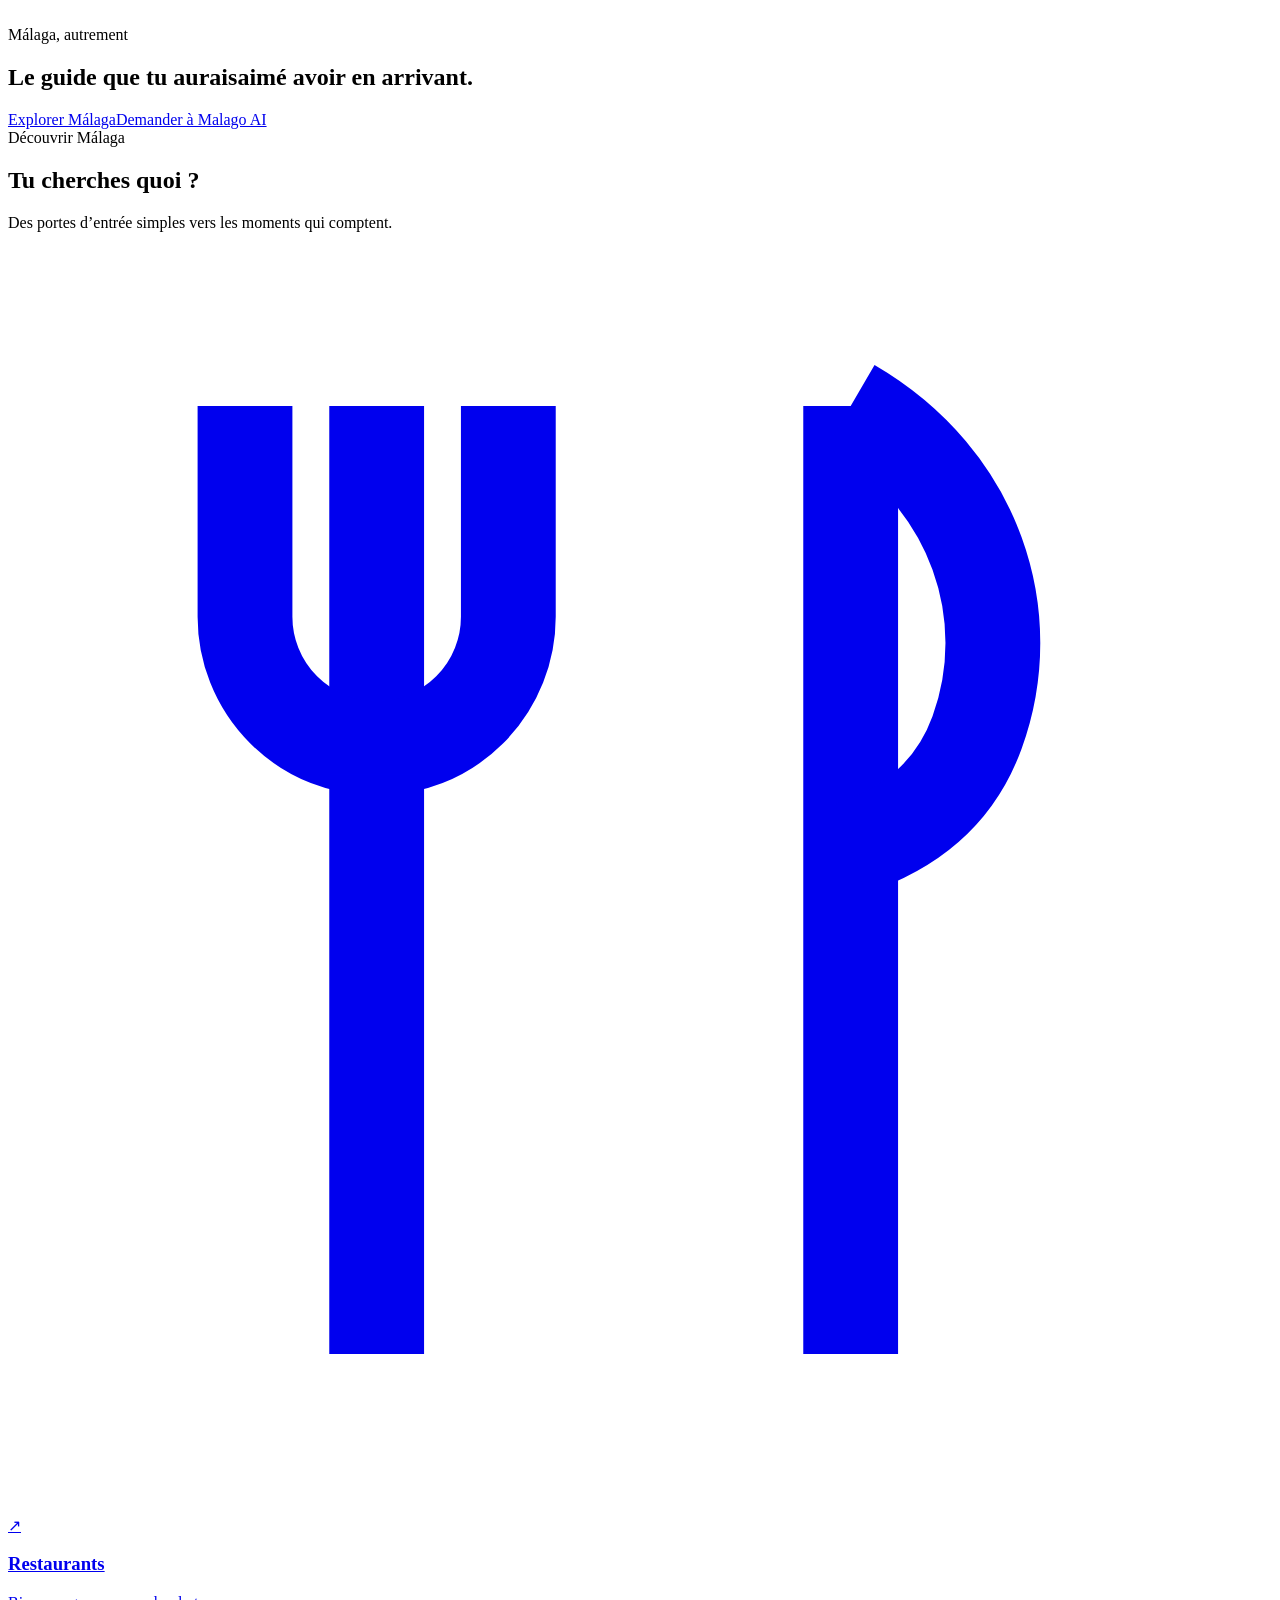
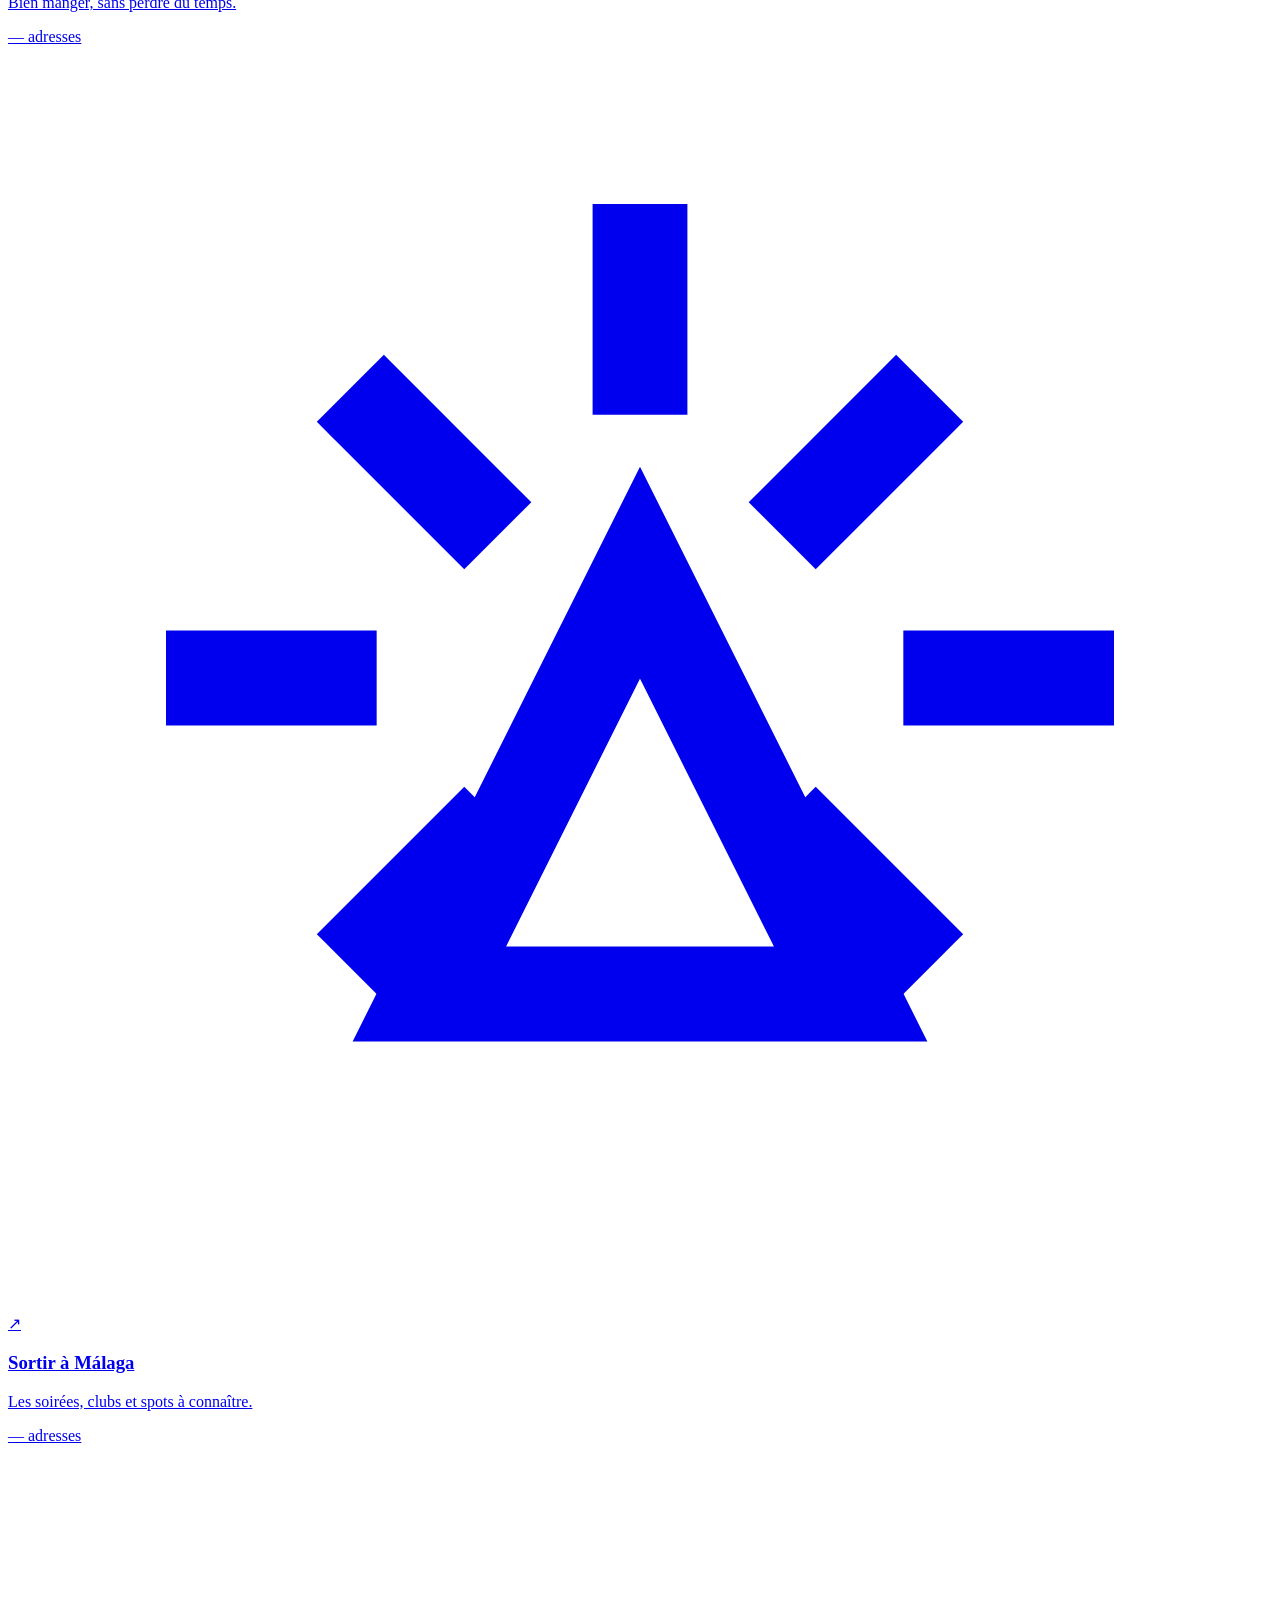
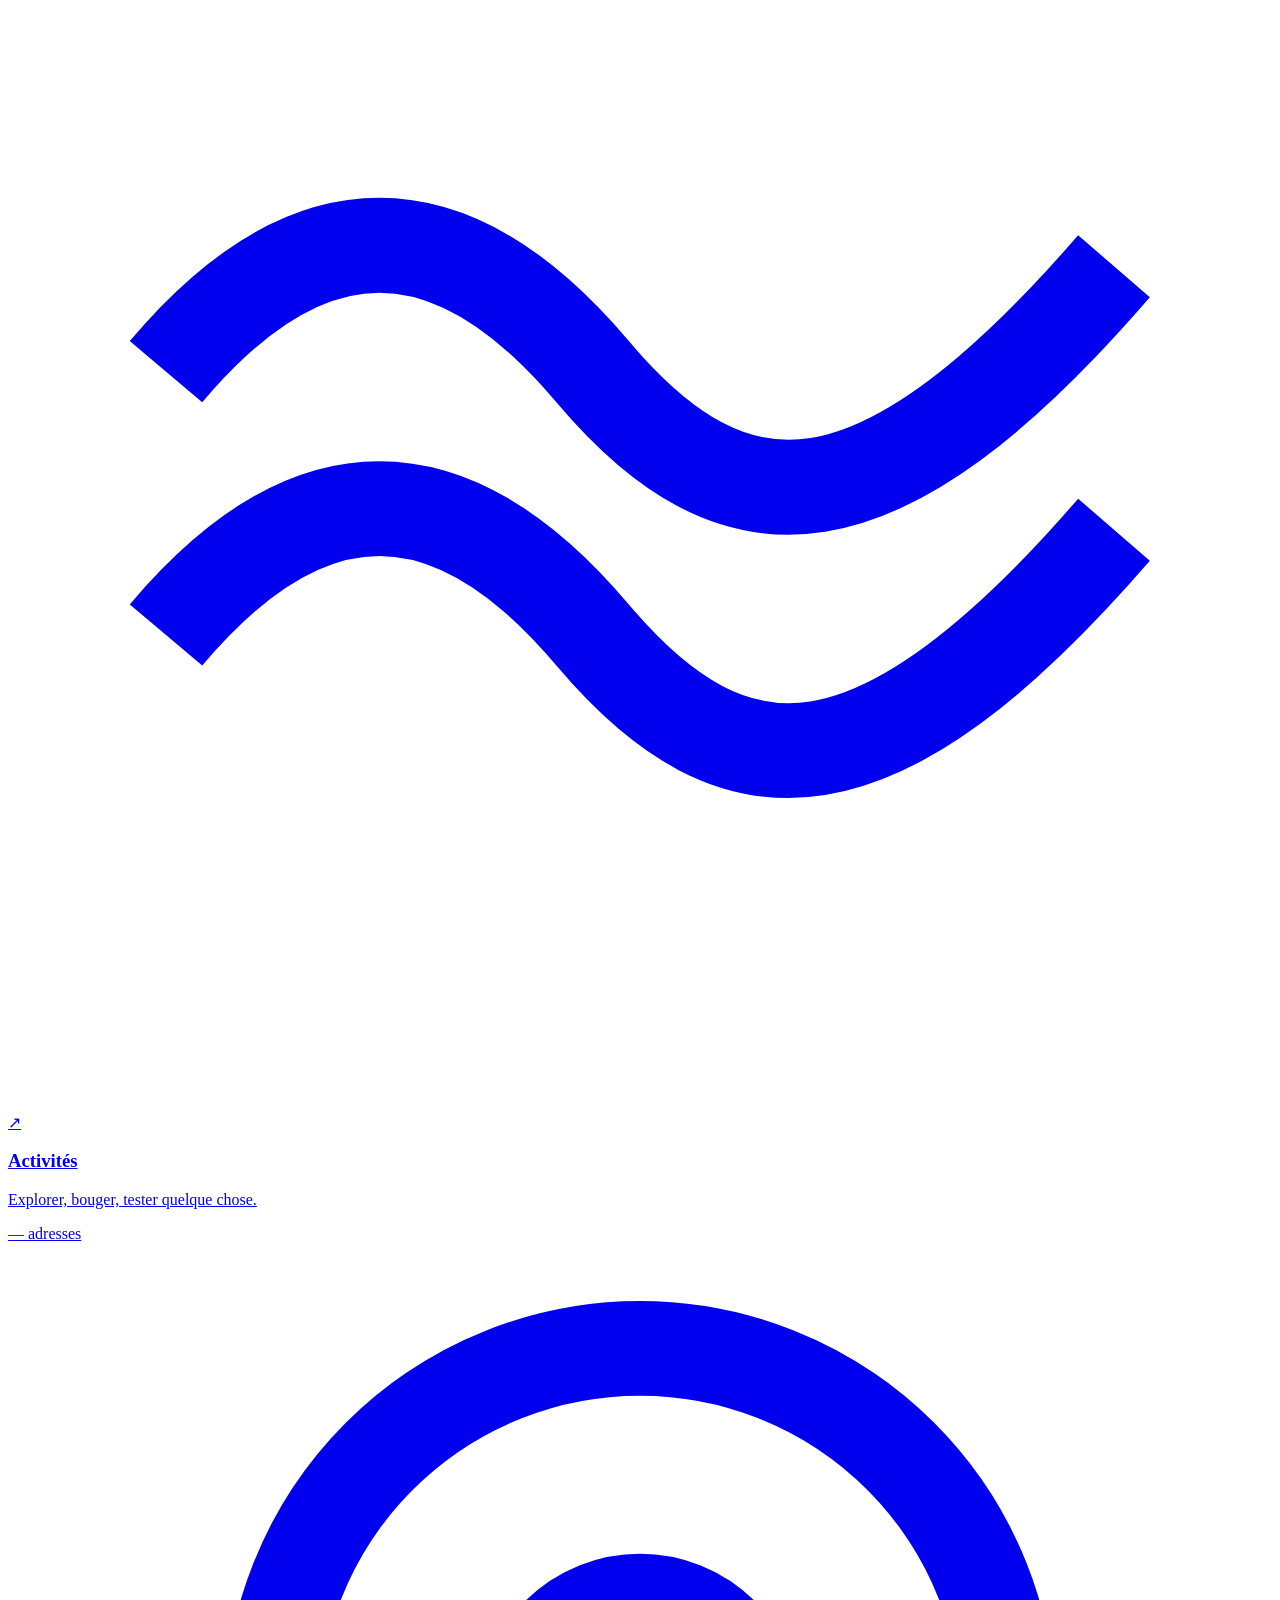
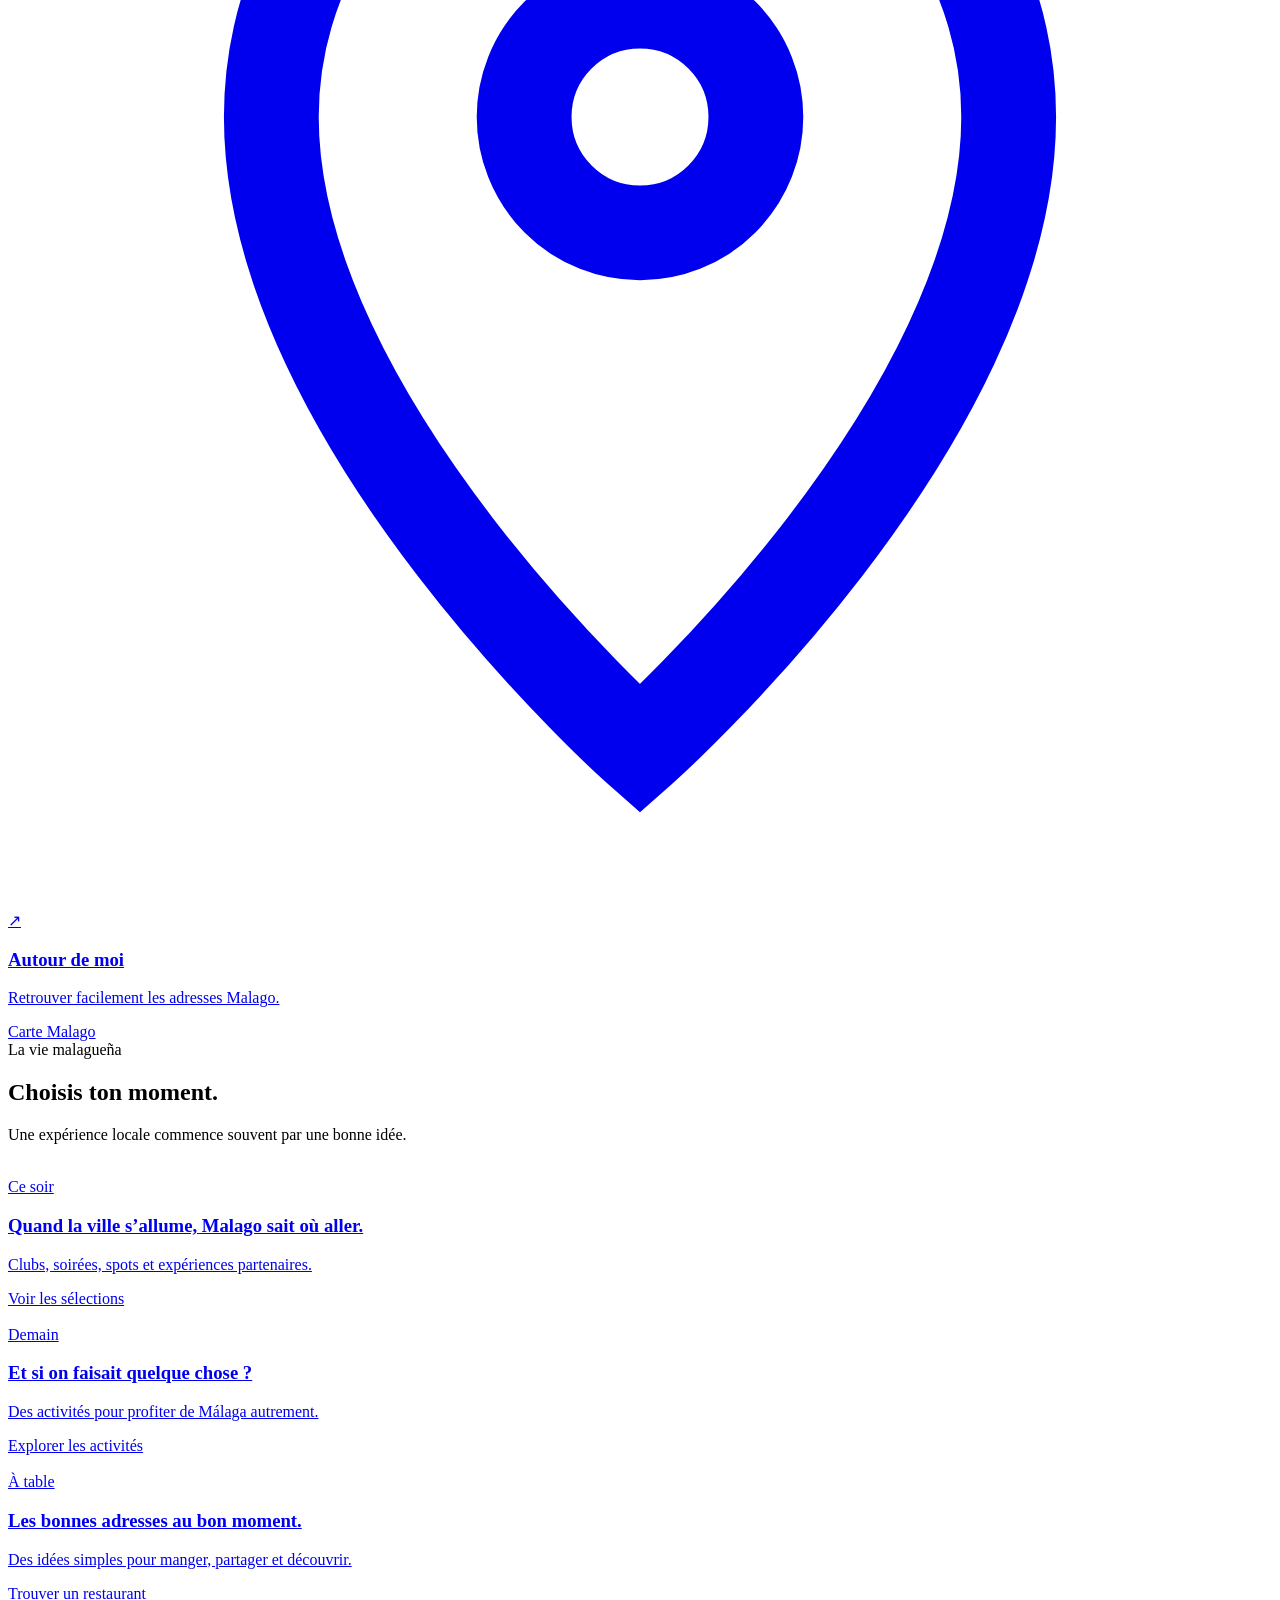
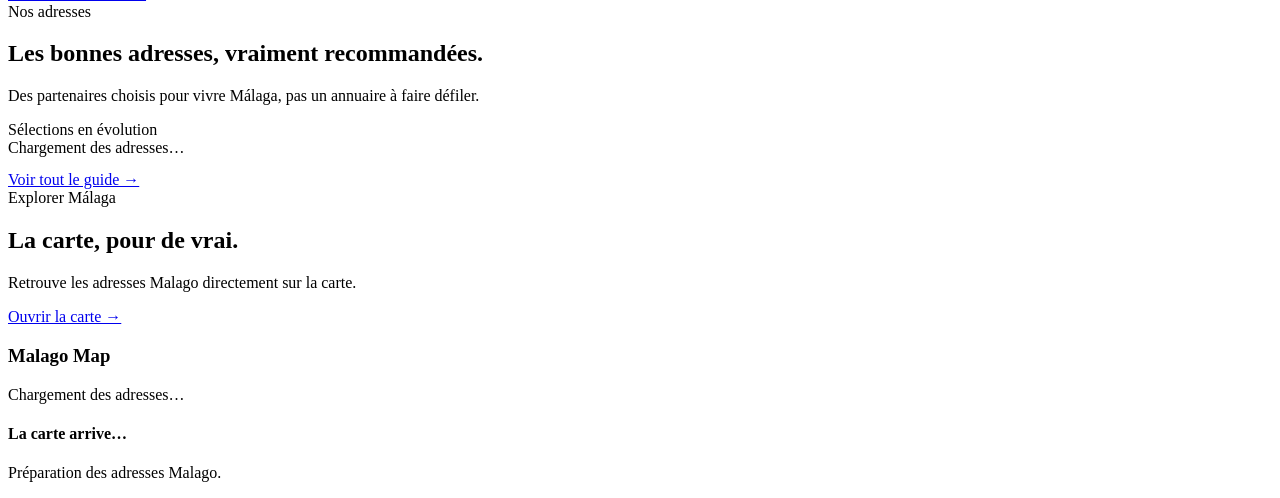
==== commit b3df718b: "Hero — rendre les deux boutons réellement cliquables" ====
--- a/public/index.html
+++ b/public/index.html
@@ -4,7 +4,7 @@
 <body data-page="home">
 <div id="siteHeader"></div>
 <main class="site-shell">
-<section class="hero reveal" id="accueil"><img class="heroPhoto" src="/img/hero-malaga.jpeg.PNG" alt="" aria-hidden="true"><div class="heroContent"><div class="eyebrow">Málaga, autrement</div><h1><span class="heroLine">Le guide que tu aurais</span><span class="heroLine">aimé avoir <span class="heroAccent">en arrivant.</span></span></h1><div class="heroActions"><button class="btn primary" onclick="goPage('guide.html')">Explorer Málaga</button><button class="btn ghost" onclick="goPage('ai.html')">Demander à Malago AI</button></div></div></section>
+<section class="hero reveal" id="accueil"><img class="heroPhoto" src="/img/hero-malaga.jpeg.PNG" alt="" aria-hidden="true"><div class="heroContent"><div class="eyebrow">Málaga, autrement</div><h1><span class="heroLine">Le guide que tu aurais</span><span class="heroLine">aimé avoir <span class="heroAccent">en arrivant.</span></span></h1><div class="heroActions"><a class="btn primary" href="guide.html">Explorer Málaga</a><a class="btn ghost" href="ai.html">Demander à Malago AI</a></div></div></section>
 <section class="section reveal"><div class="sectionHead"><div class="kicker">Découvrir Málaga</div><h2>Tu cherches quoi ?</h2><p class="sub">Des portes d’entrée simples vers les moments qui comptent.</p></div><div class="discoveryGrid">
 <a class="discoveryCard reveal" href="restaurants.html"><span class="discoveryIcon"><svg viewBox="0 0 24 24" fill="none" stroke="currentColor" stroke-width="1.8"><path d="M7 3v7"/><path d="M4.5 3v4a2.5 2.5 0 0 0 5 0V3"/><path d="M7 10v11"/><path d="M16 3v18"/><path d="M16 3c2.4 1.4 3.2 4 2.4 6.2-.4 1.1-1.2 1.8-2.4 2.2"/></svg></span><span class="discoveryArrow">↗</span><h3>Restaurants</h3><p>Bien manger, sans perdre du temps.</p><span class="uCount" id="countRestaurant">— adresses</span></a>
 <a class="discoveryCard reveal" href="sortir.html"><span class="discoveryIcon"><svg viewBox="0 0 24 24" fill="none" stroke="currentColor" stroke-width="1.8"><path d="M12 3v4"/><path d="M6.5 6.5l2.8 2.8"/><path d="M3 12h4"/><path d="M6.5 17.5l2.8-2.8"/><path d="M17.5 6.5l-2.8 2.8"/><path d="M21 12h-4"/><path d="M17.5 17.5l-2.8-2.8"/><path d="M12 10l4 8H8l4-8Z"/></svg></span><span class="discoveryArrow">↗</span><h3>Sortir à Málaga</h3><p>Les soirées, clubs et spots à connaître.</p><span class="uCount" id="countParty">— adresses</span></a>
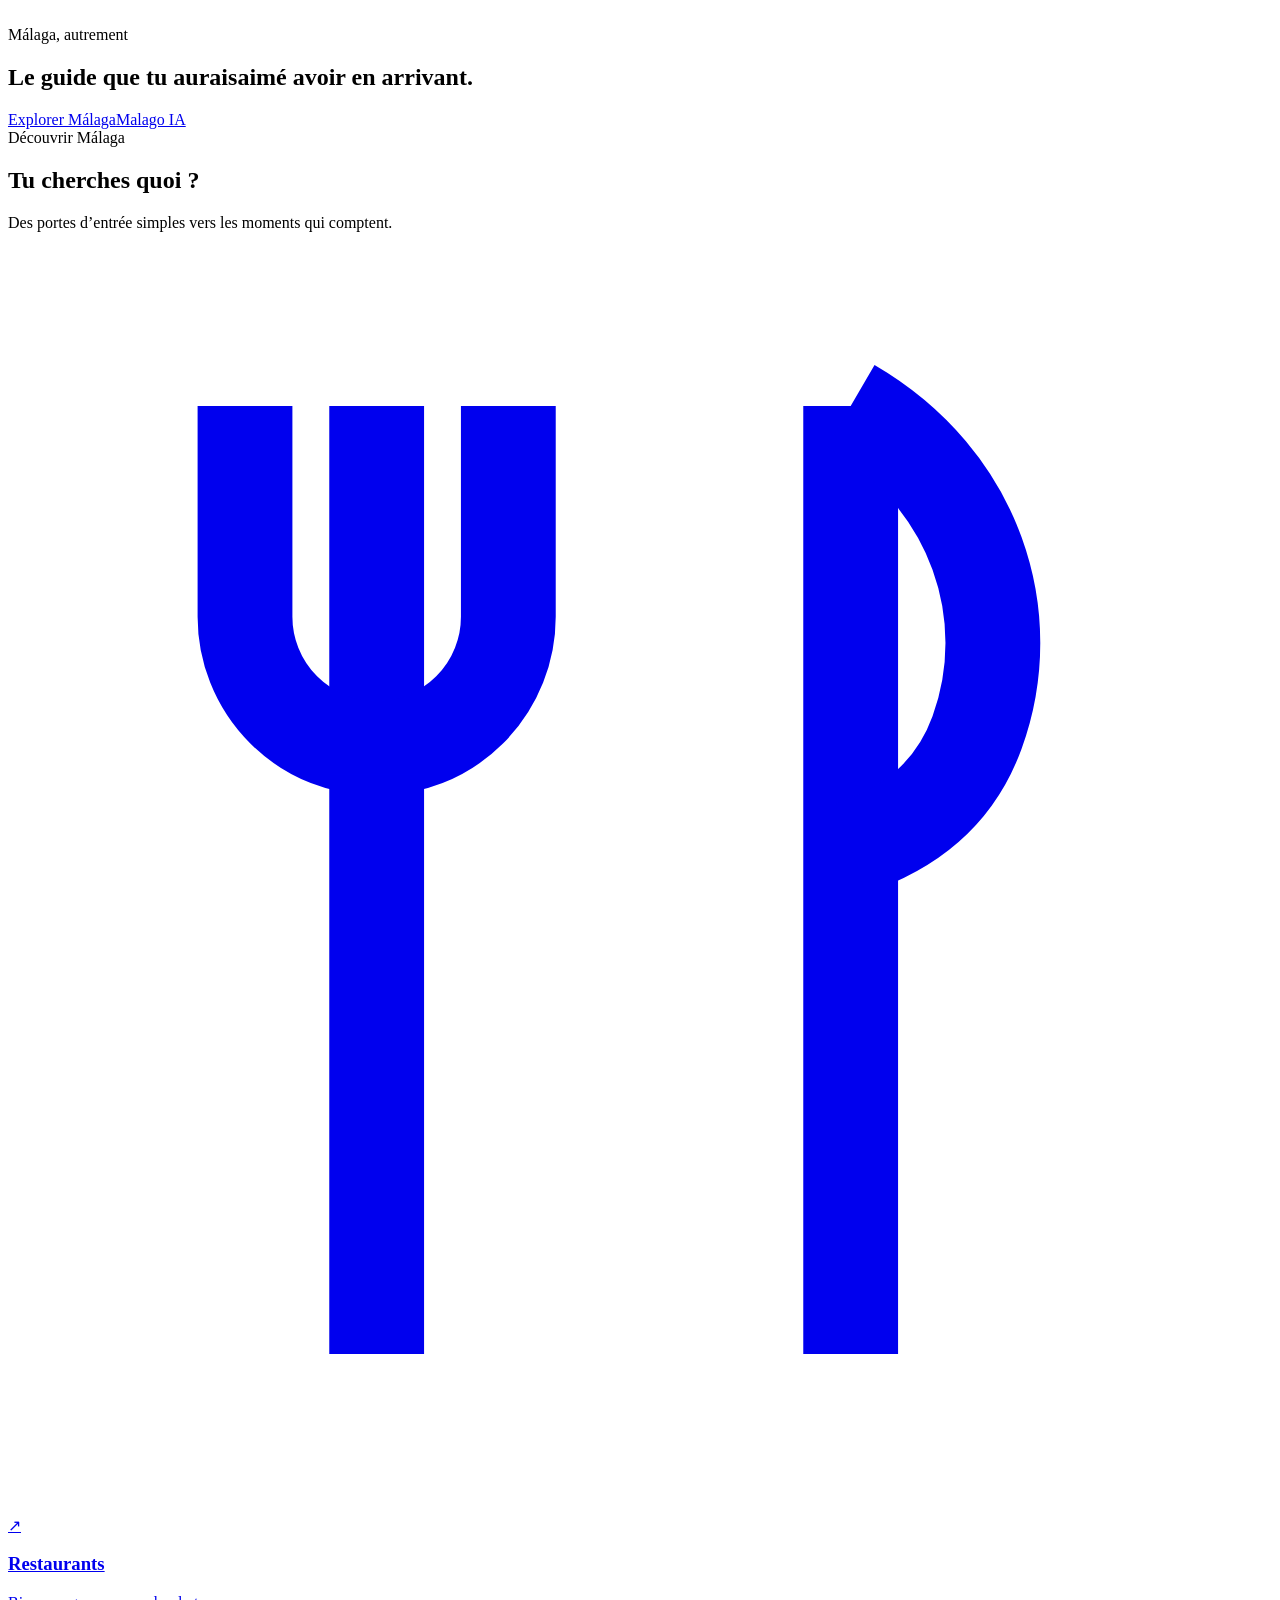
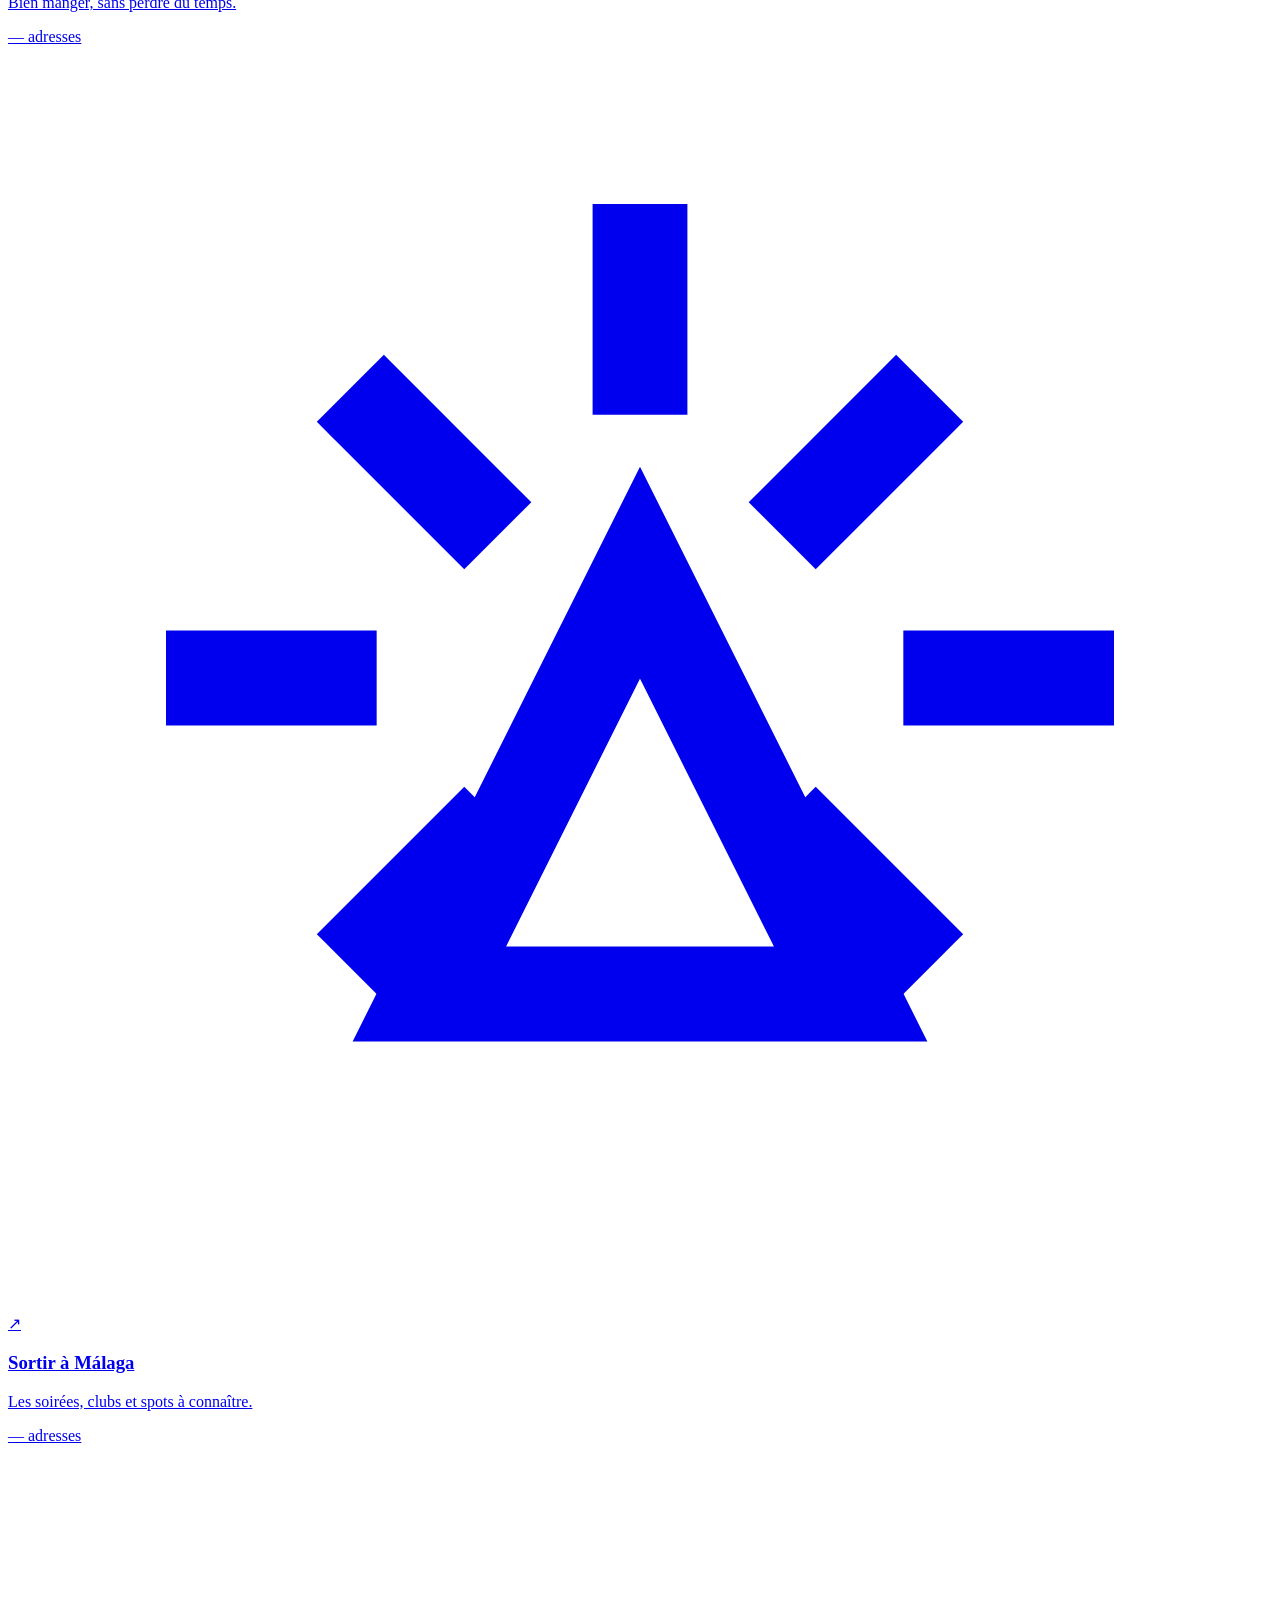
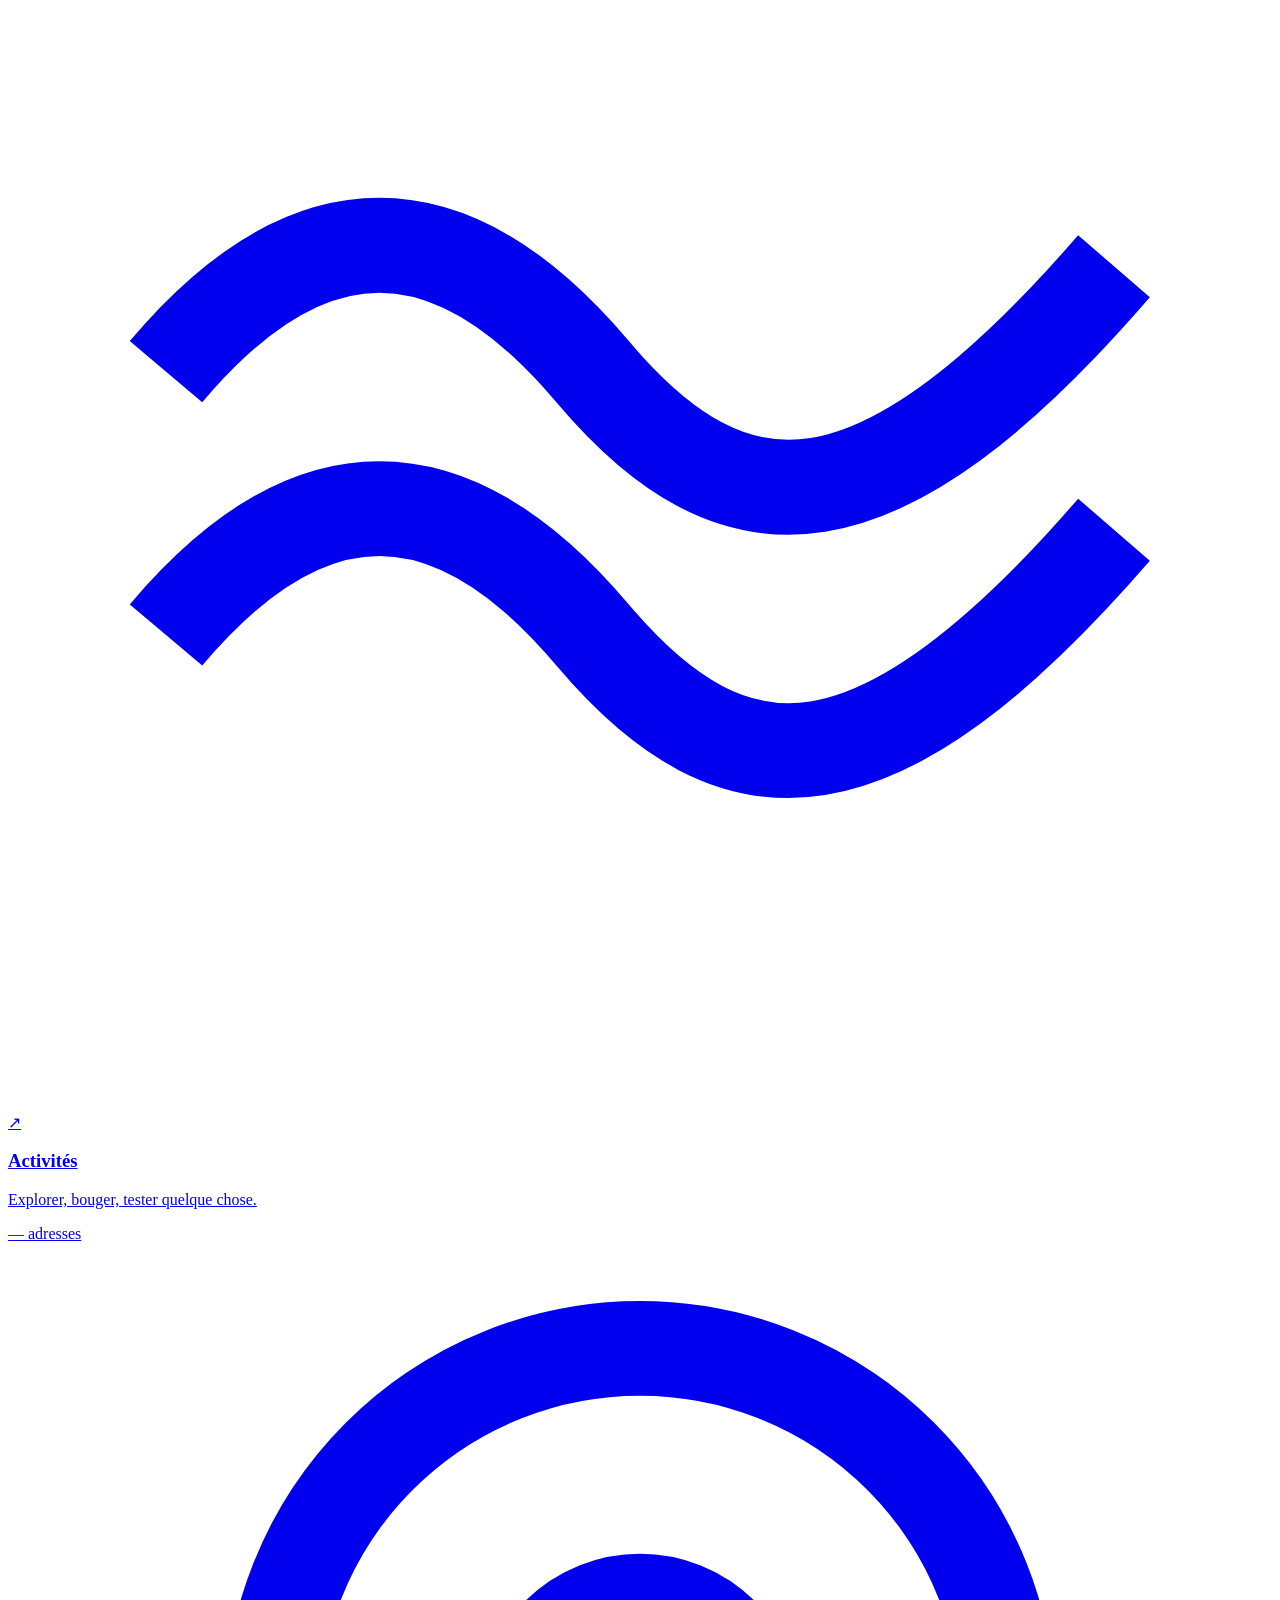
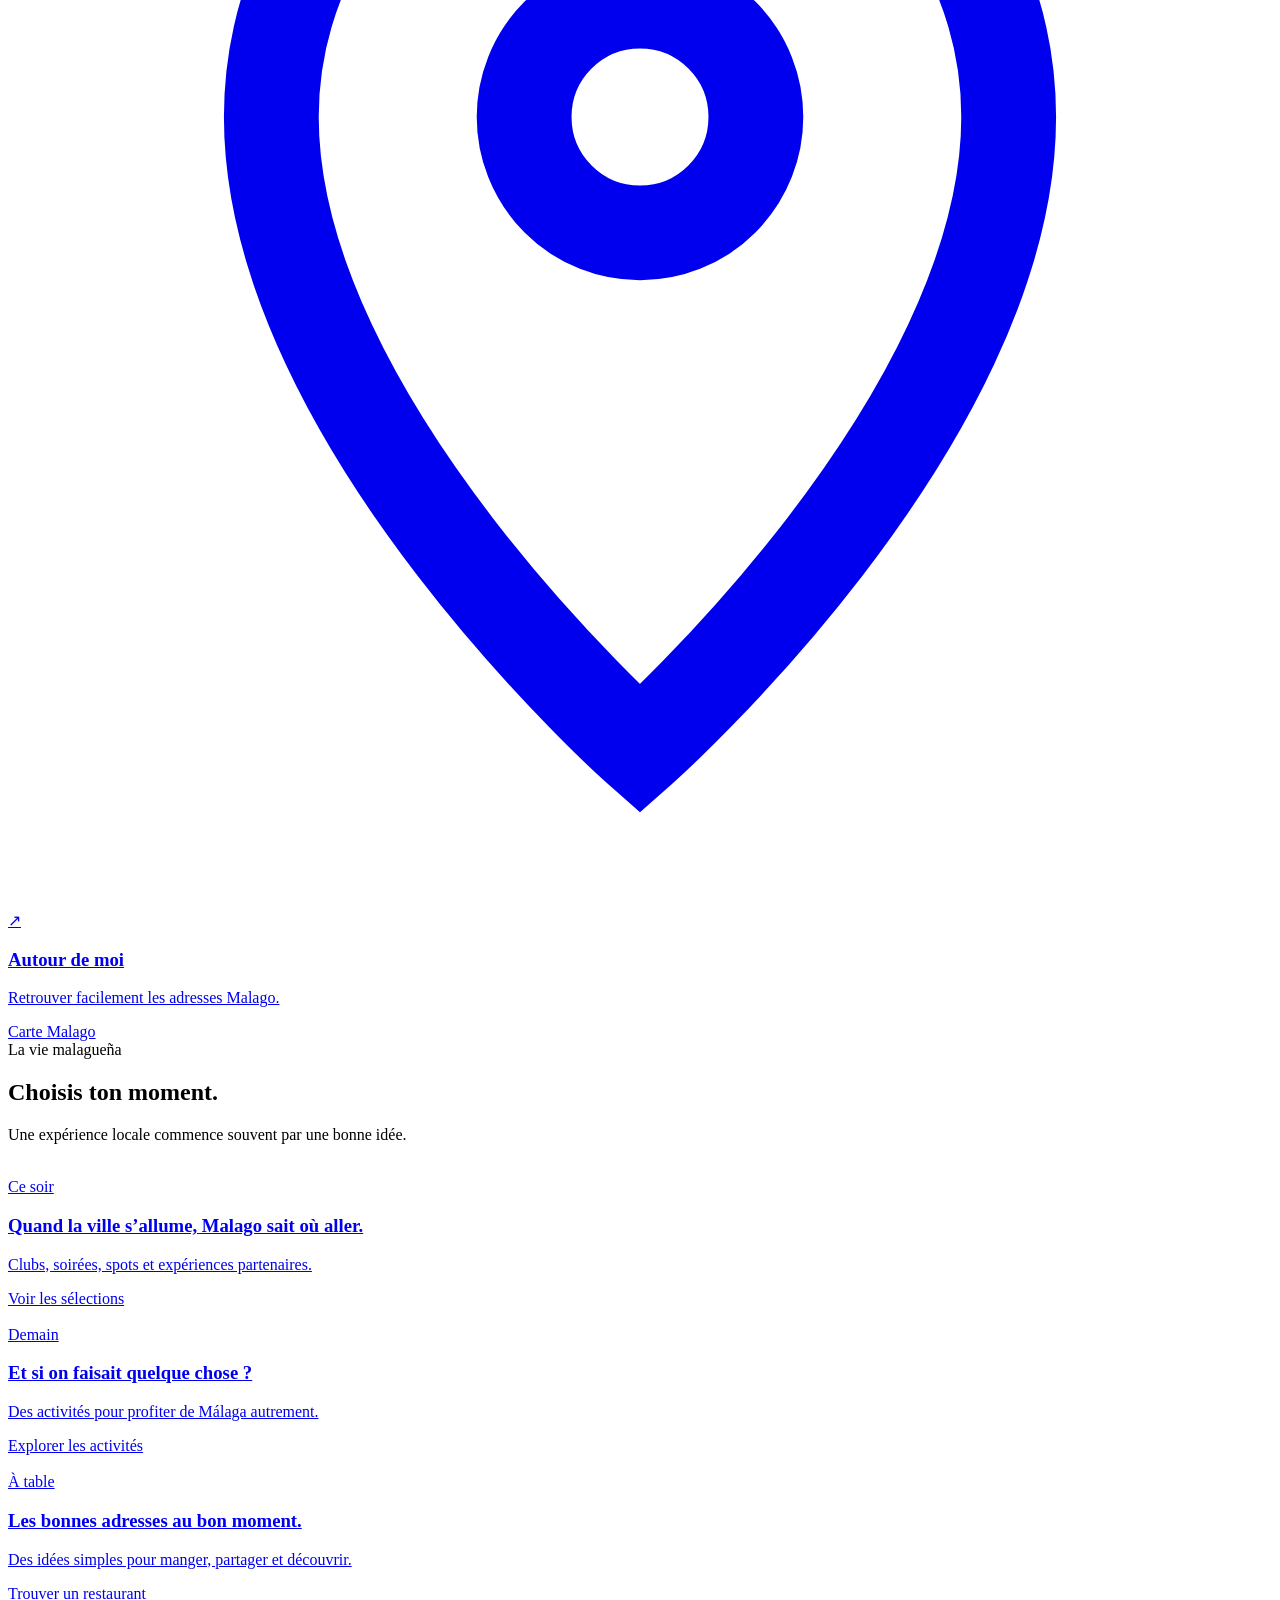
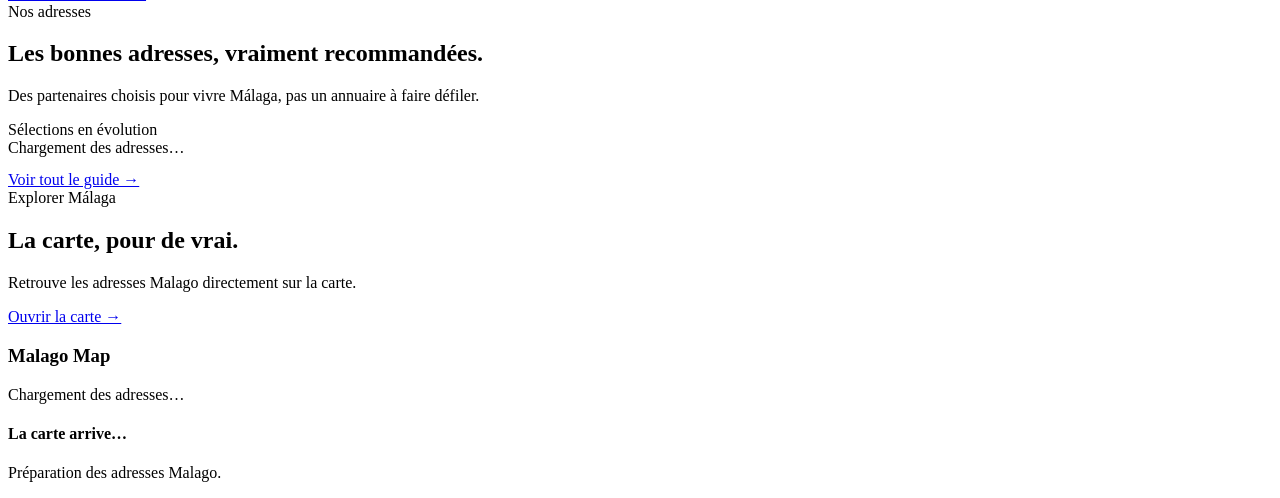
==== commit b3813b12: "Hero — libellé Malago IA sur une ligne" ====
--- a/public/index.html
+++ b/public/index.html
@@ -4,7 +4,7 @@
 <body data-page="home">
 <div id="siteHeader"></div>
 <main class="site-shell">
-<section class="hero reveal" id="accueil"><img class="heroPhoto" src="/img/hero-malaga.jpeg.PNG" alt="" aria-hidden="true"><div class="heroContent"><div class="eyebrow">Málaga, autrement</div><h1><span class="heroLine">Le guide que tu aurais</span><span class="heroLine">aimé avoir <span class="heroAccent">en arrivant.</span></span></h1><div class="heroActions"><a class="btn primary" href="guide.html">Explorer Málaga</a><a class="btn ghost" href="ai.html">Demander à Malago AI</a></div></div></section>
+<section class="hero reveal" id="accueil"><img class="heroPhoto" src="/img/hero-malaga.jpeg.PNG" alt="" aria-hidden="true"><div class="heroContent"><div class="eyebrow">Málaga, autrement</div><h1><span class="heroLine">Le guide que tu aurais</span><span class="heroLine">aimé avoir <span class="heroAccent">en arrivant.</span></span></h1><div class="heroActions"><a class="btn primary" href="guide.html">Explorer Málaga</a><a class="btn ghost" href="ai.html">Malago IA</a></div></div></section>
 <section class="section reveal"><div class="sectionHead"><div class="kicker">Découvrir Málaga</div><h2>Tu cherches quoi ?</h2><p class="sub">Des portes d’entrée simples vers les moments qui comptent.</p></div><div class="discoveryGrid">
 <a class="discoveryCard reveal" href="restaurants.html"><span class="discoveryIcon"><svg viewBox="0 0 24 24" fill="none" stroke="currentColor" stroke-width="1.8"><path d="M7 3v7"/><path d="M4.5 3v4a2.5 2.5 0 0 0 5 0V3"/><path d="M7 10v11"/><path d="M16 3v18"/><path d="M16 3c2.4 1.4 3.2 4 2.4 6.2-.4 1.1-1.2 1.8-2.4 2.2"/></svg></span><span class="discoveryArrow">↗</span><h3>Restaurants</h3><p>Bien manger, sans perdre du temps.</p><span class="uCount" id="countRestaurant">— adresses</span></a>
 <a class="discoveryCard reveal" href="sortir.html"><span class="discoveryIcon"><svg viewBox="0 0 24 24" fill="none" stroke="currentColor" stroke-width="1.8"><path d="M12 3v4"/><path d="M6.5 6.5l2.8 2.8"/><path d="M3 12h4"/><path d="M6.5 17.5l2.8-2.8"/><path d="M17.5 6.5l-2.8 2.8"/><path d="M21 12h-4"/><path d="M17.5 17.5l-2.8-2.8"/><path d="M12 10l4 8H8l4-8Z"/></svg></span><span class="discoveryArrow">↗</span><h3>Sortir à Málaga</h3><p>Les soirées, clubs et spots à connaître.</p><span class="uCount" id="countParty">— adresses</span></a>
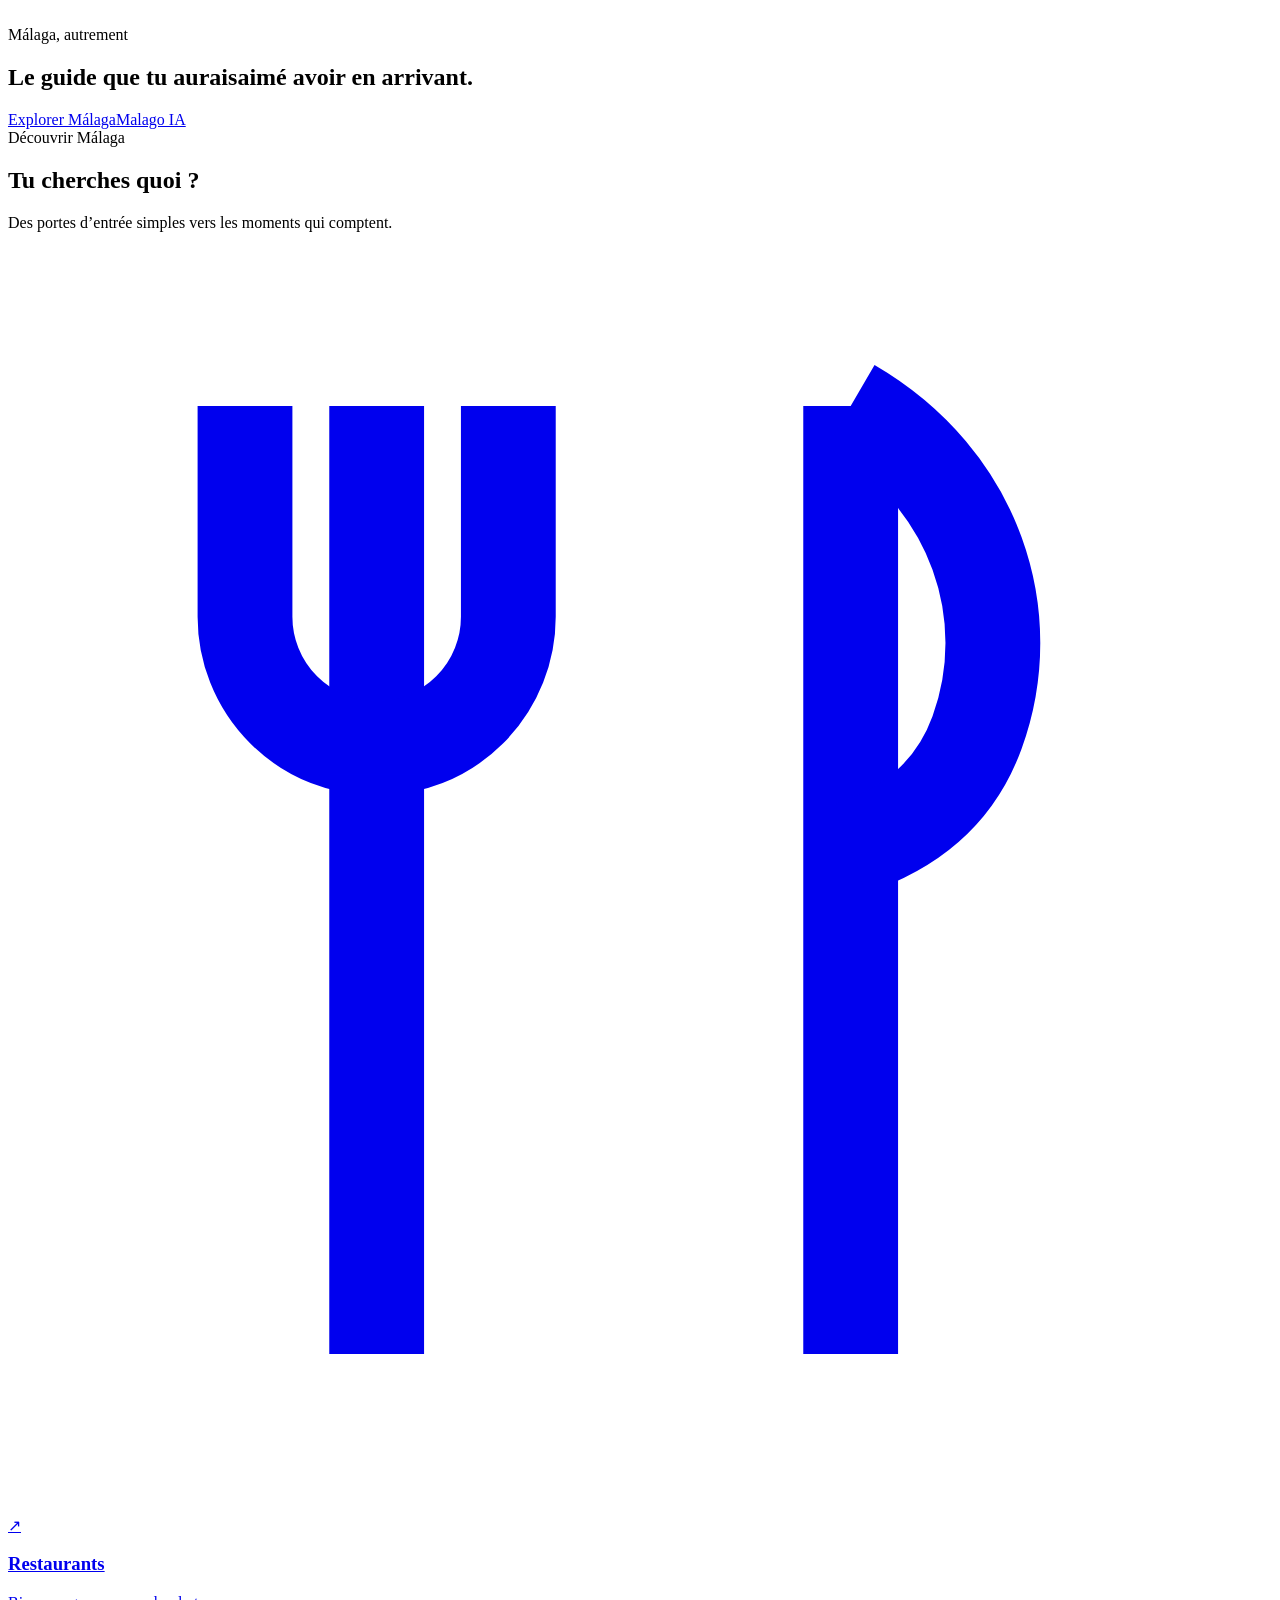
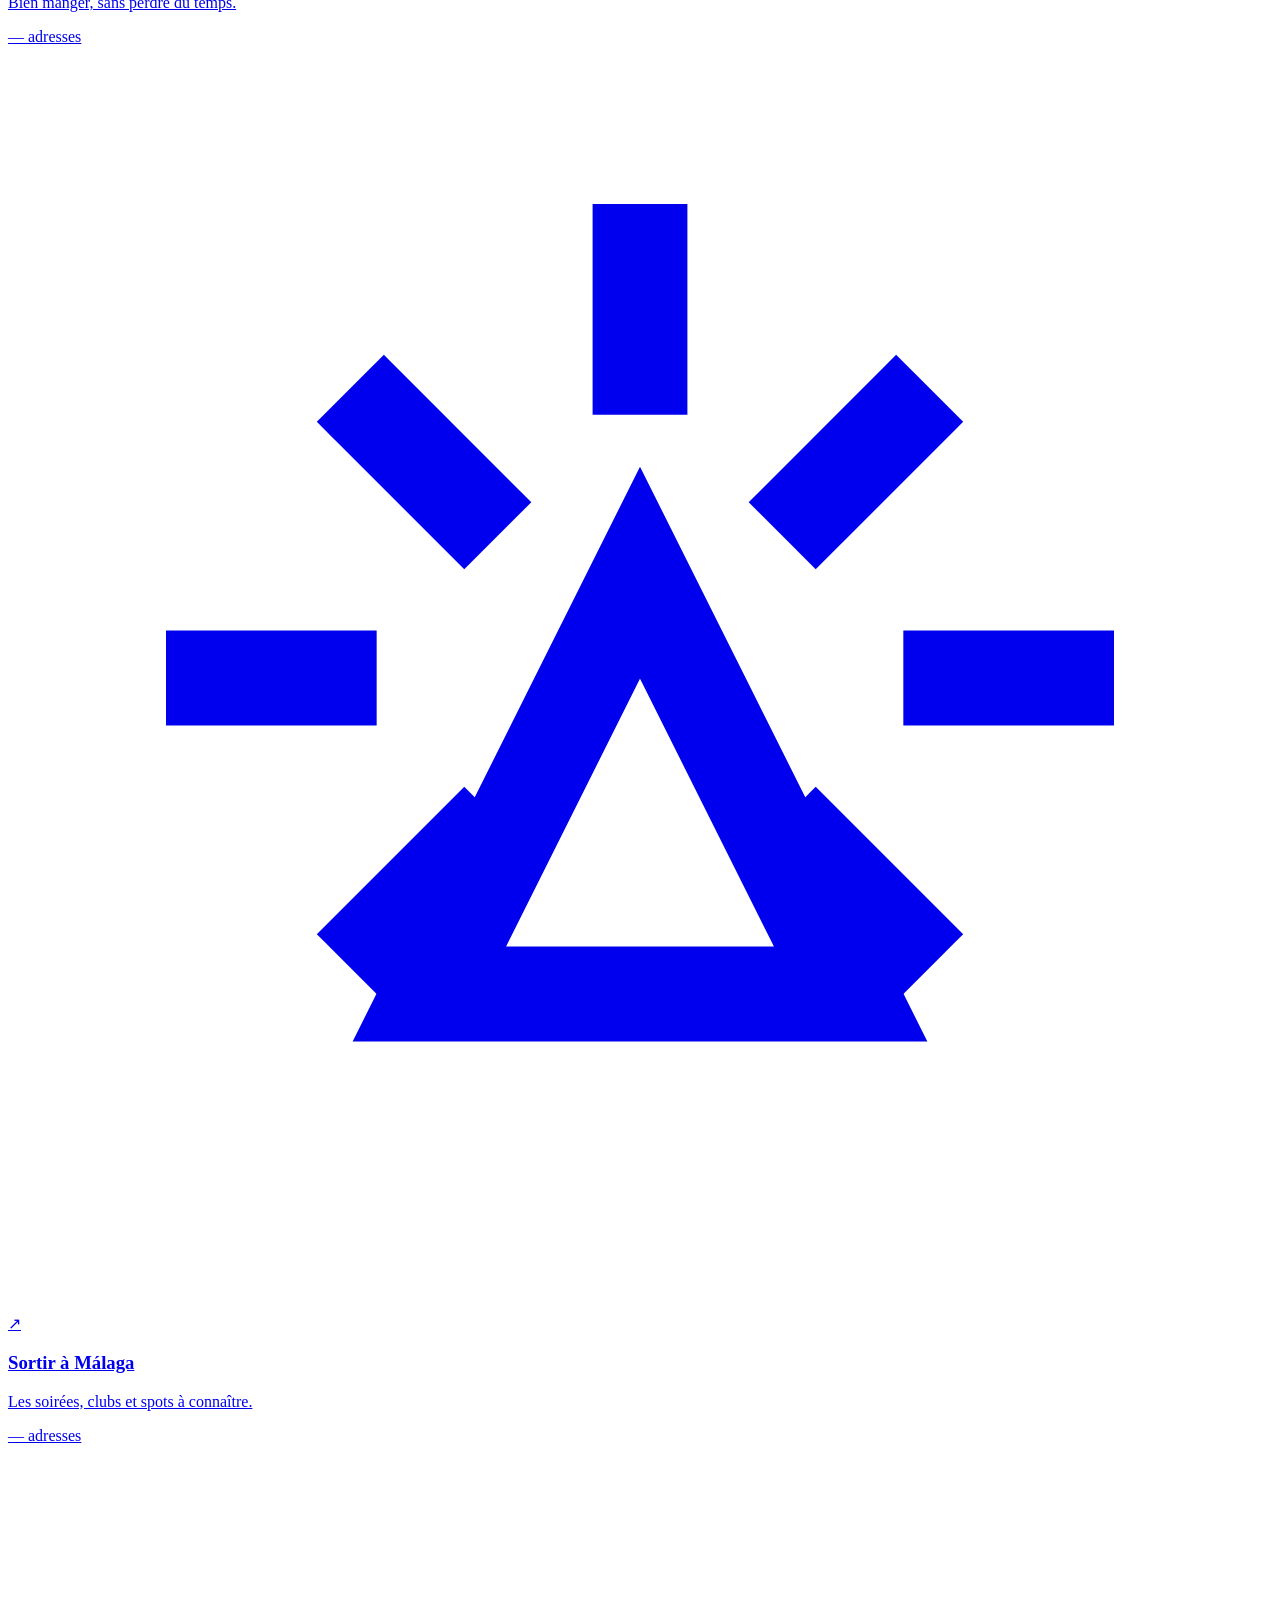
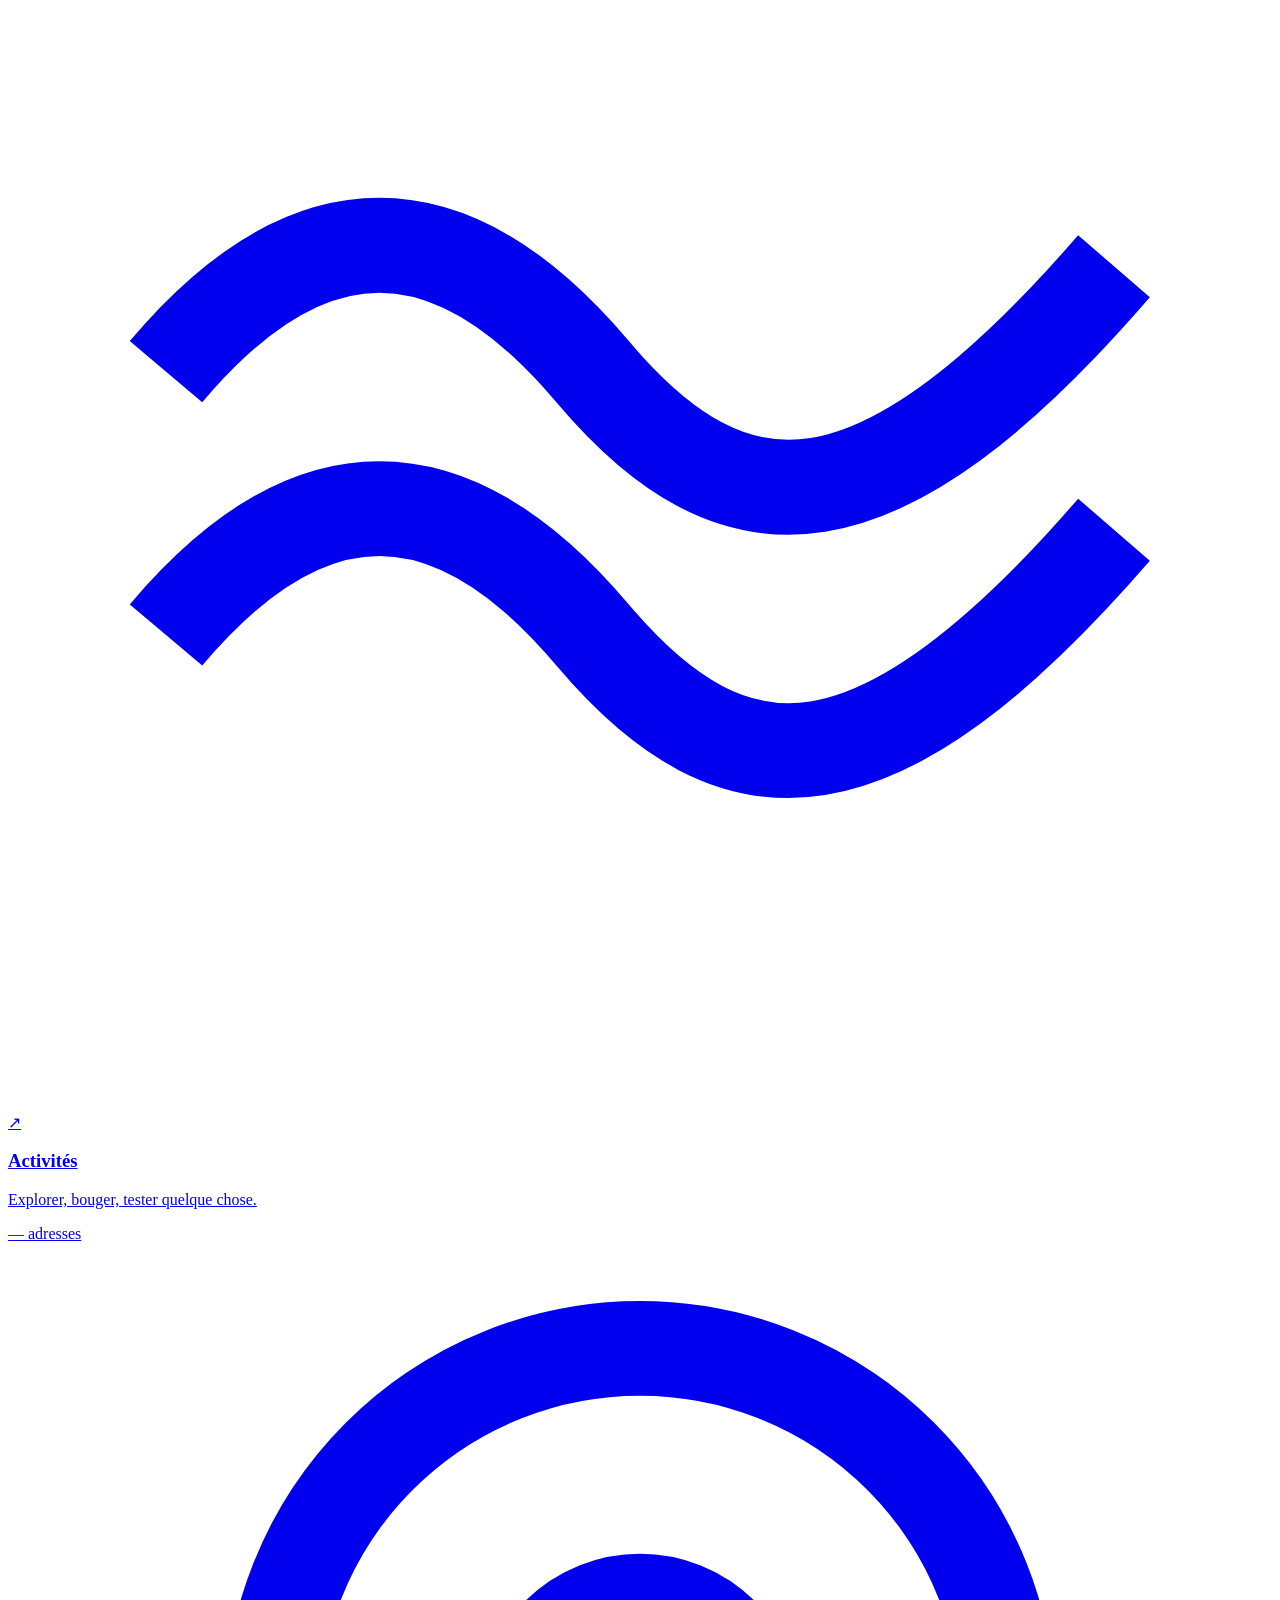
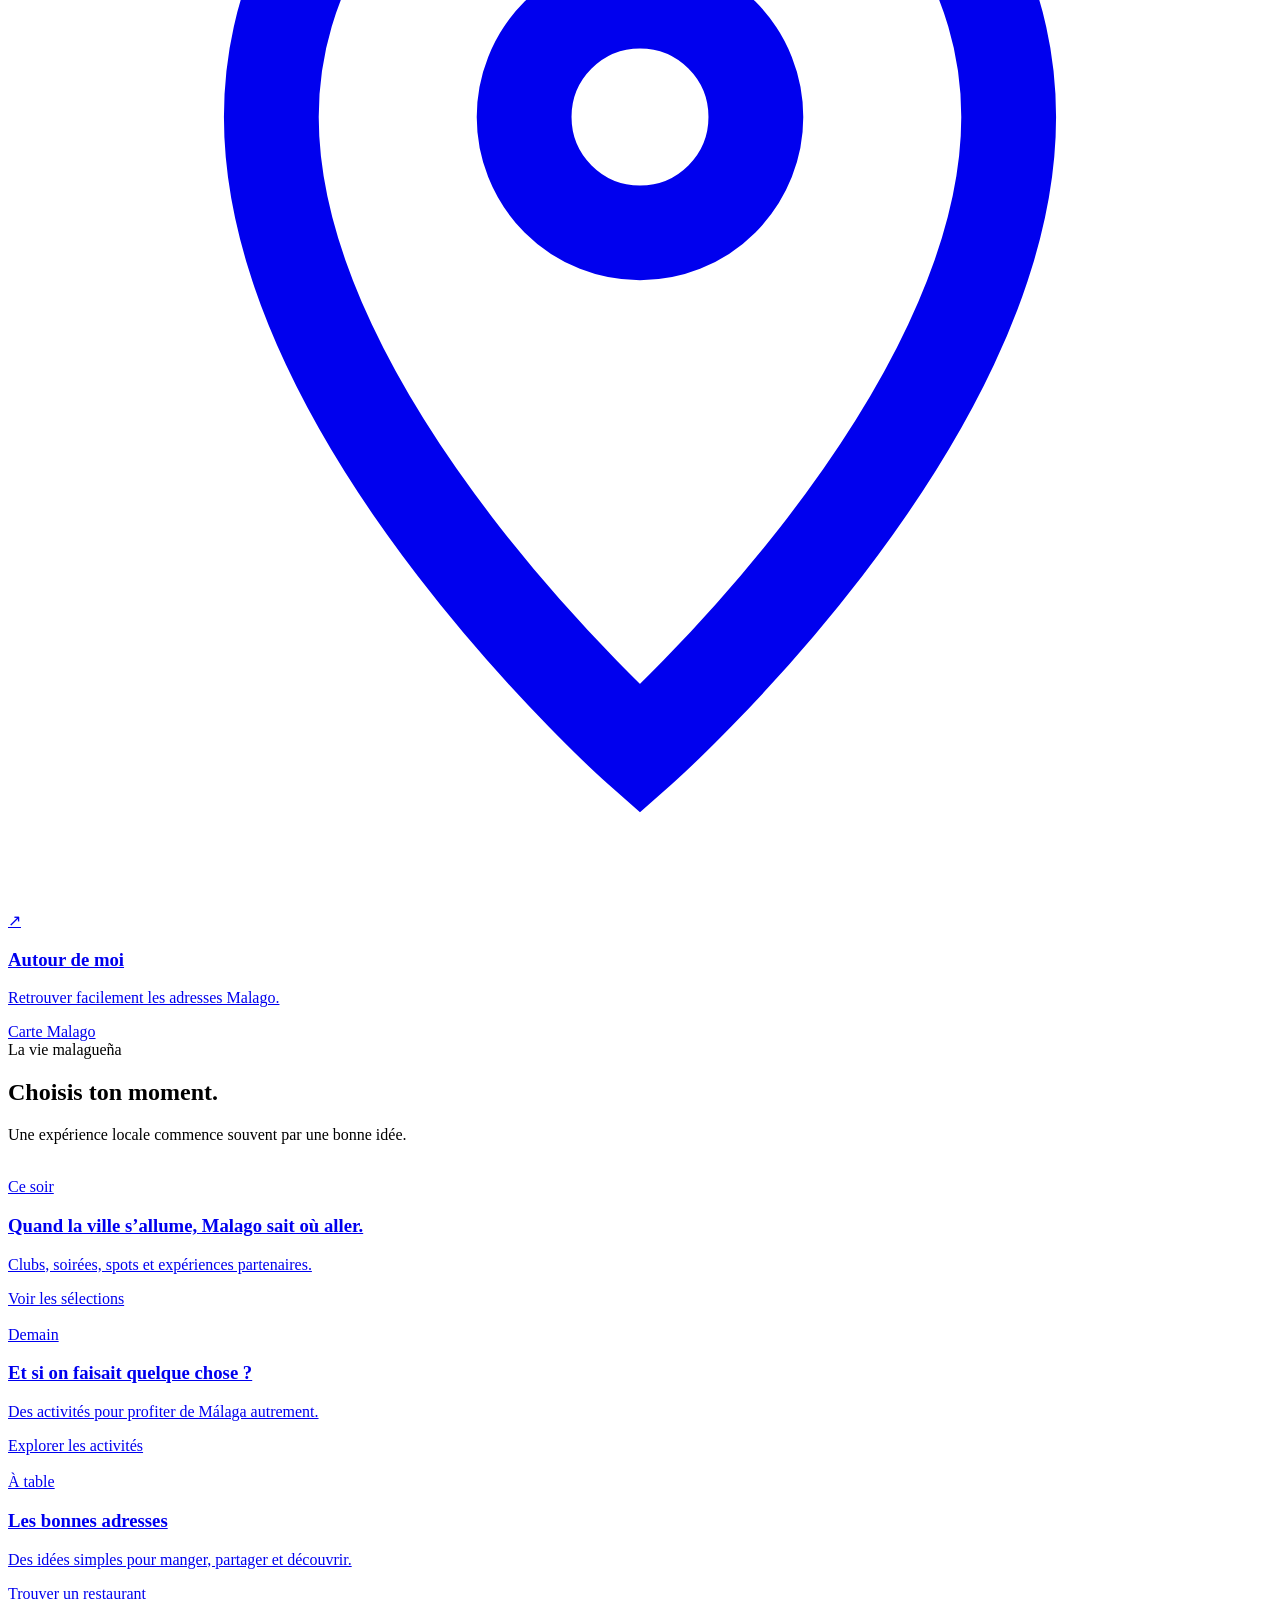
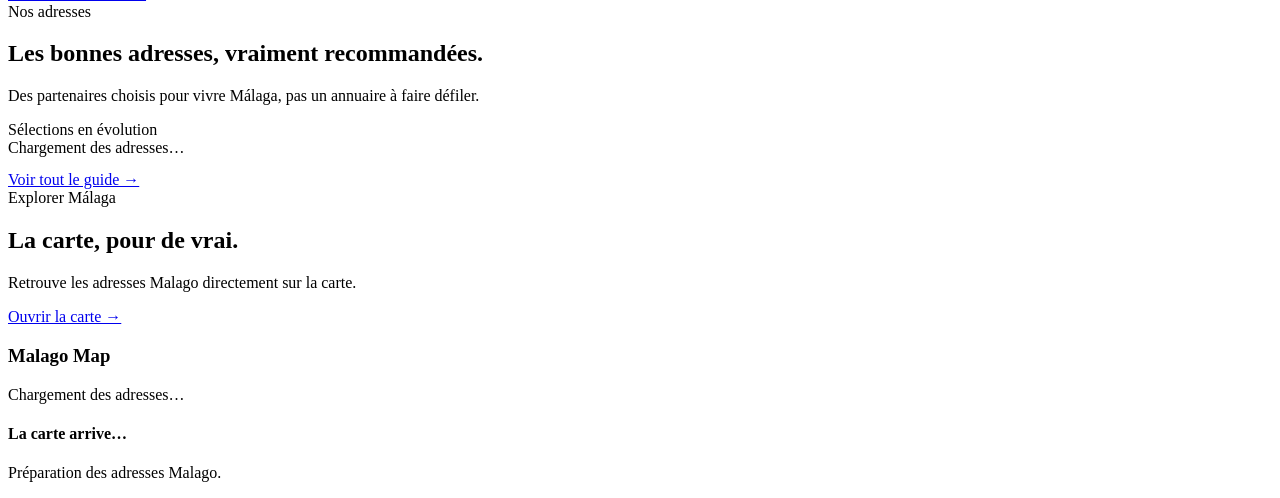
==== commit 3c413048: "Story card — titre Les bonnes adresses" ====
--- a/public/index.html
+++ b/public/index.html
@@ -14,7 +14,7 @@
 <section class="section reveal"><div class="sectionHead"><div class="kicker">La vie malagueña</div><h2>Choisis ton moment.</h2><p class="sub">Une expérience locale commence souvent par une bonne idée.</p></div><div class="story">
 <a class="storyCard dark reveal" href="sortir.html"><div class="storyImage"><img data-story="storyNight" alt="" loading="lazy"></div><div class="kicker">Ce soir</div><h3>Quand la ville s’allume, Malago sait où aller.</h3><p>Clubs, soirées, spots et expériences partenaires.</p><span class="storyLink">Voir les sélections</span></a>
 <a class="storyCard light reveal" href="activites.html"><div class="storyImage"><img data-story="storyDay" alt="" loading="lazy"></div><div class="kicker">Demain</div><h3>Et si on faisait quelque chose ?</h3><p>Des activités pour profiter de Málaga autrement.</p><span class="storyLink">Explorer les activités</span></a>
-<a class="storyCard accent reveal" href="restaurants.html"><div class="storyImage"><img data-story="storyFood" alt="" loading="lazy"></div><div class="kicker">À table</div><h3>Les bonnes adresses au bon moment.</h3><p>Des idées simples pour manger, partager et découvrir.</p><span class="storyLink">Trouver un restaurant</span></a>
+<a class="storyCard accent reveal" href="restaurants.html"><div class="storyImage"><img data-story="storyFood" alt="" loading="lazy"></div><div class="kicker">À table</div><h3>Les bonnes adresses</h3><p>Des idées simples pour manger, partager et découvrir.</p><span class="storyLink">Trouver un restaurant</span></a>
 </div></section>
 <section class="section reveal" id="adresses"><div class="partnersToolbar"><div class="sectionHead" style="margin:0"><div class="kicker">Nos adresses</div><h2>Les bonnes adresses, vraiment recommandées.</h2><p class="sub">Des partenaires choisis pour vivre Málaga, pas un annuaire à faire défiler.</p></div><div class="partnersBadge"><i></i><span id="partnerBadgeCount">Sélections en évolution</span></div></div><div class="partnersGrid" id="featuredPartners"><div class="empty">Chargement des adresses…</div></div><div style="margin-top:14px"><a class="btn primary" href="guide.html">Voir tout le guide →</a></div></section>
 <section class="section reveal" id="mapSection"><div class="partnersToolbar"><div class="sectionHead" style="margin:0"><div class="kicker">Explorer Málaga</div><h2>La carte, pour de vrai.</h2><p class="sub">Retrouve les adresses Malago directement sur la carte.</p></div><a class="btn darkBtn" href="carte.html">Ouvrir la carte →</a></div><div class="mapPanel"><div class="mapHeader"><h3>Malago Map</h3><p id="homeMapStatus">Chargement des adresses…</p></div><div class="map homeMap" id="homeMapBox"><div class="mapNotice"><h4>La carte arrive…</h4><p>Préparation des adresses Malago.</p></div></div></div></section>
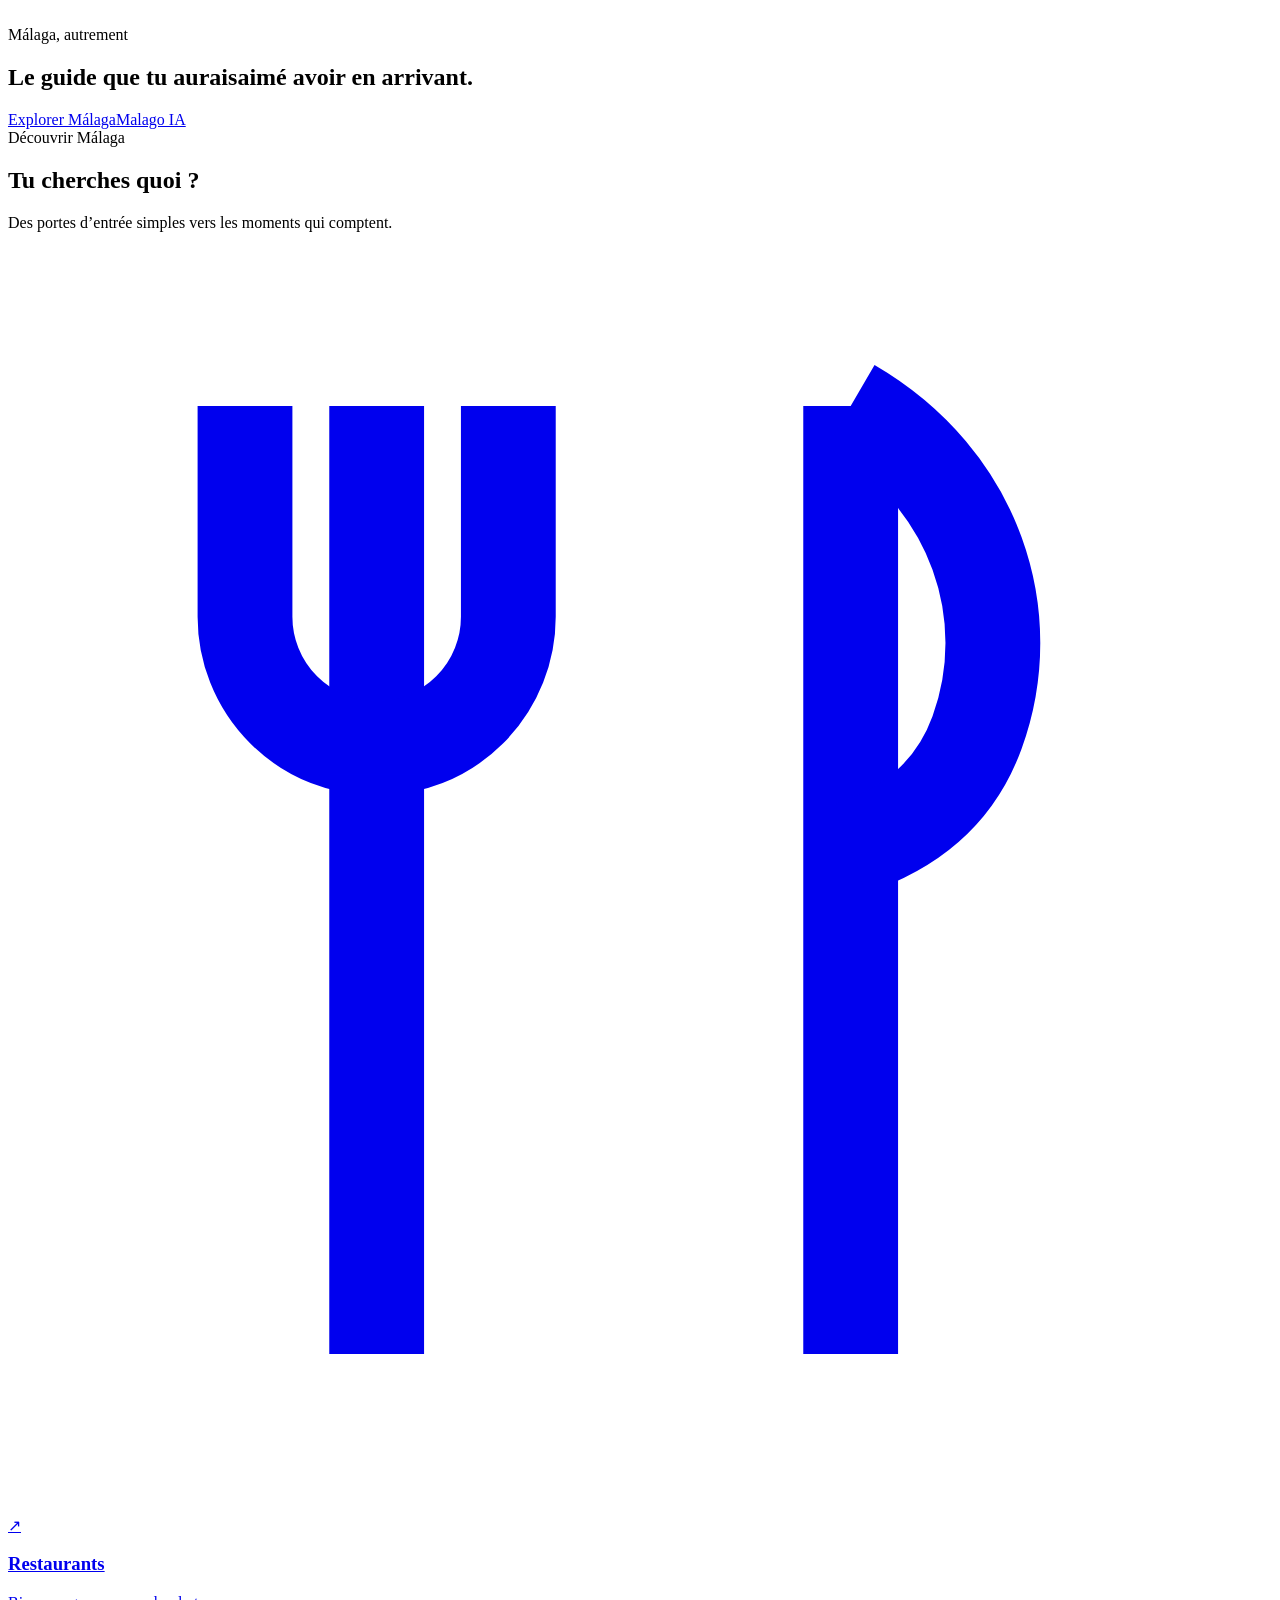
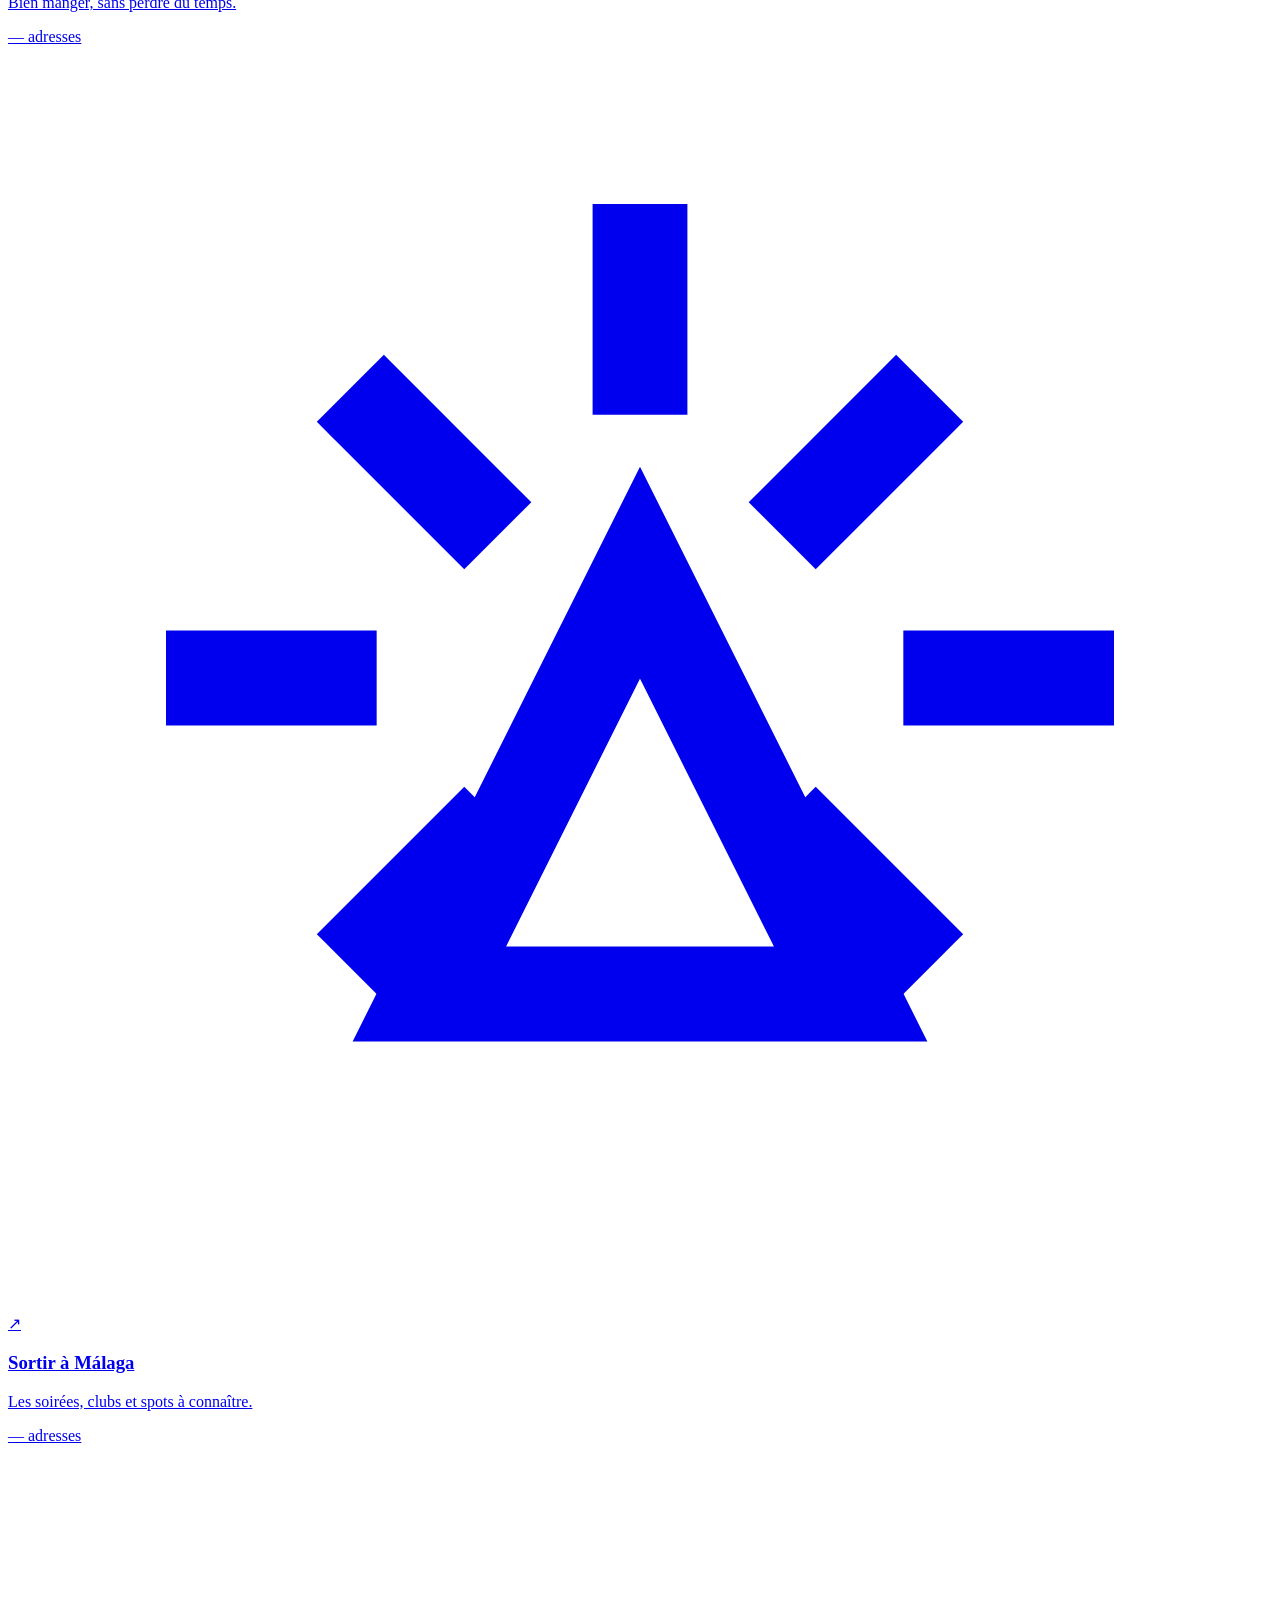
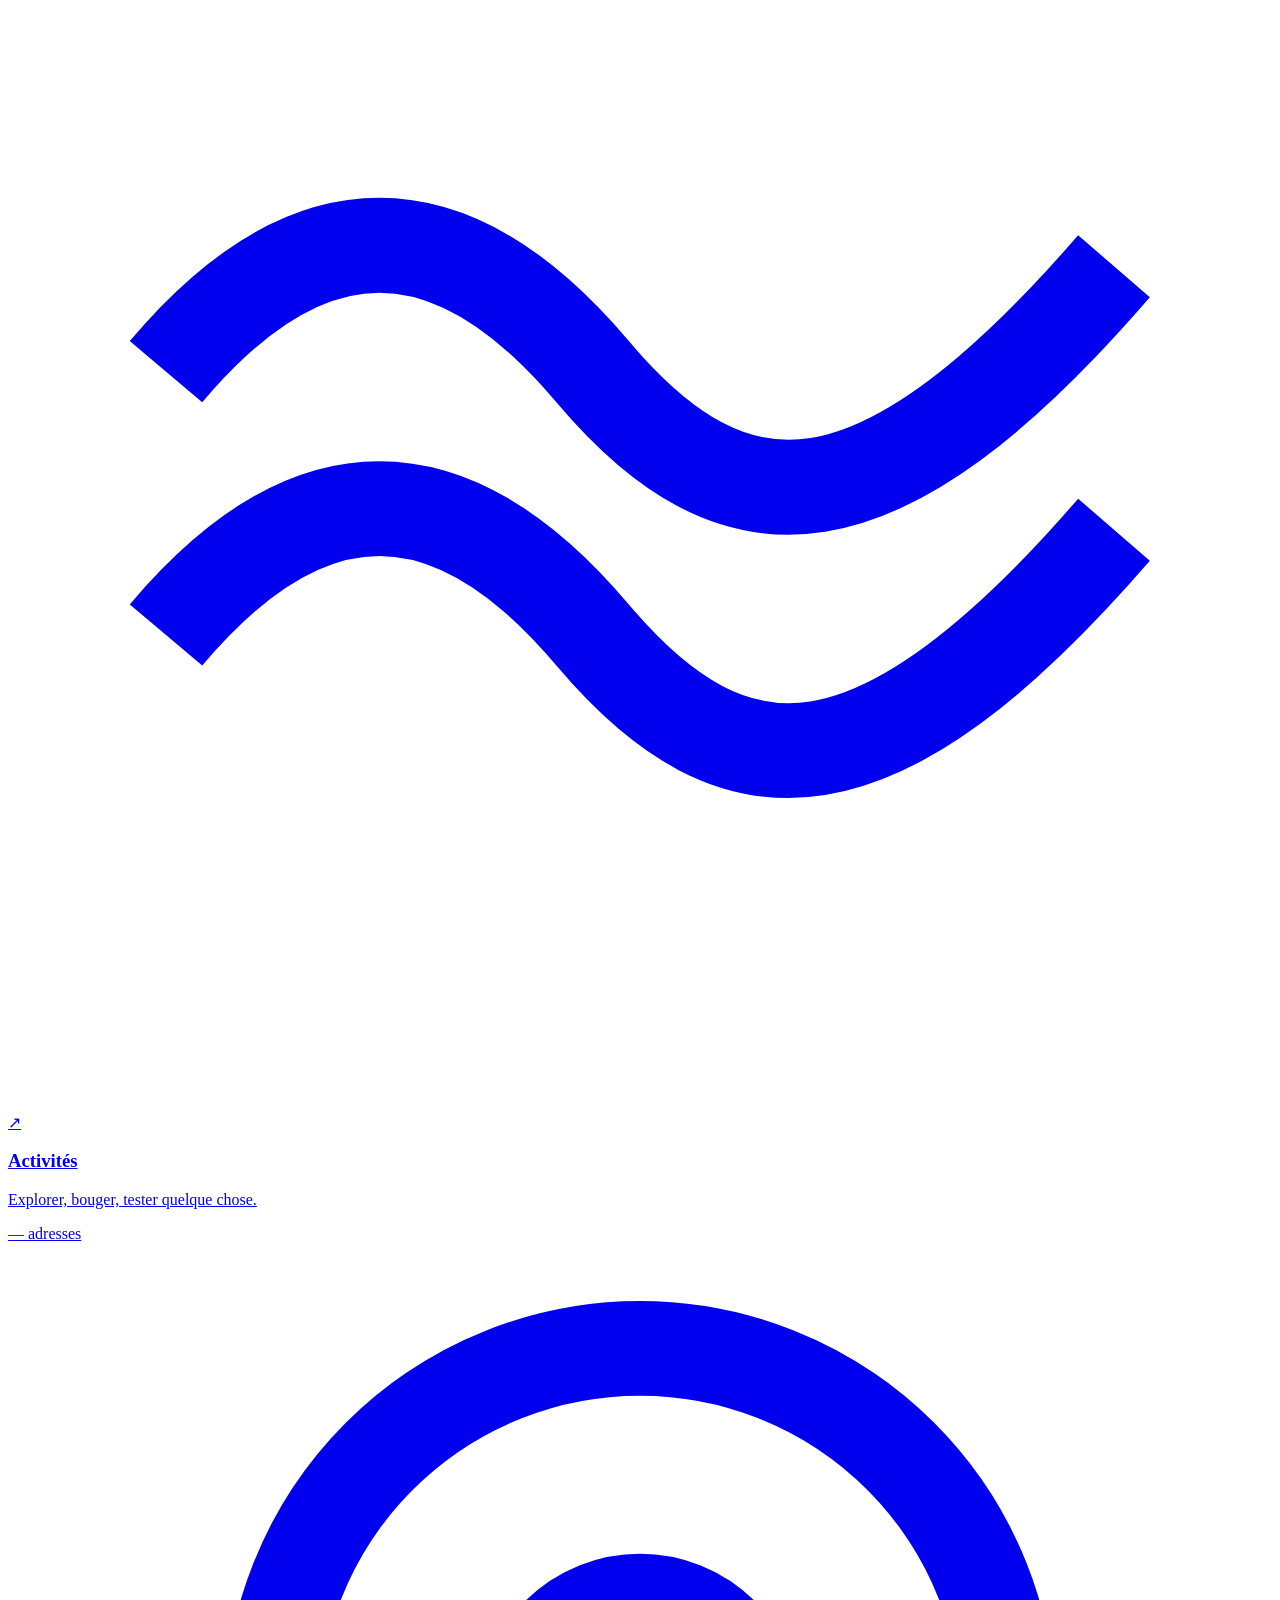
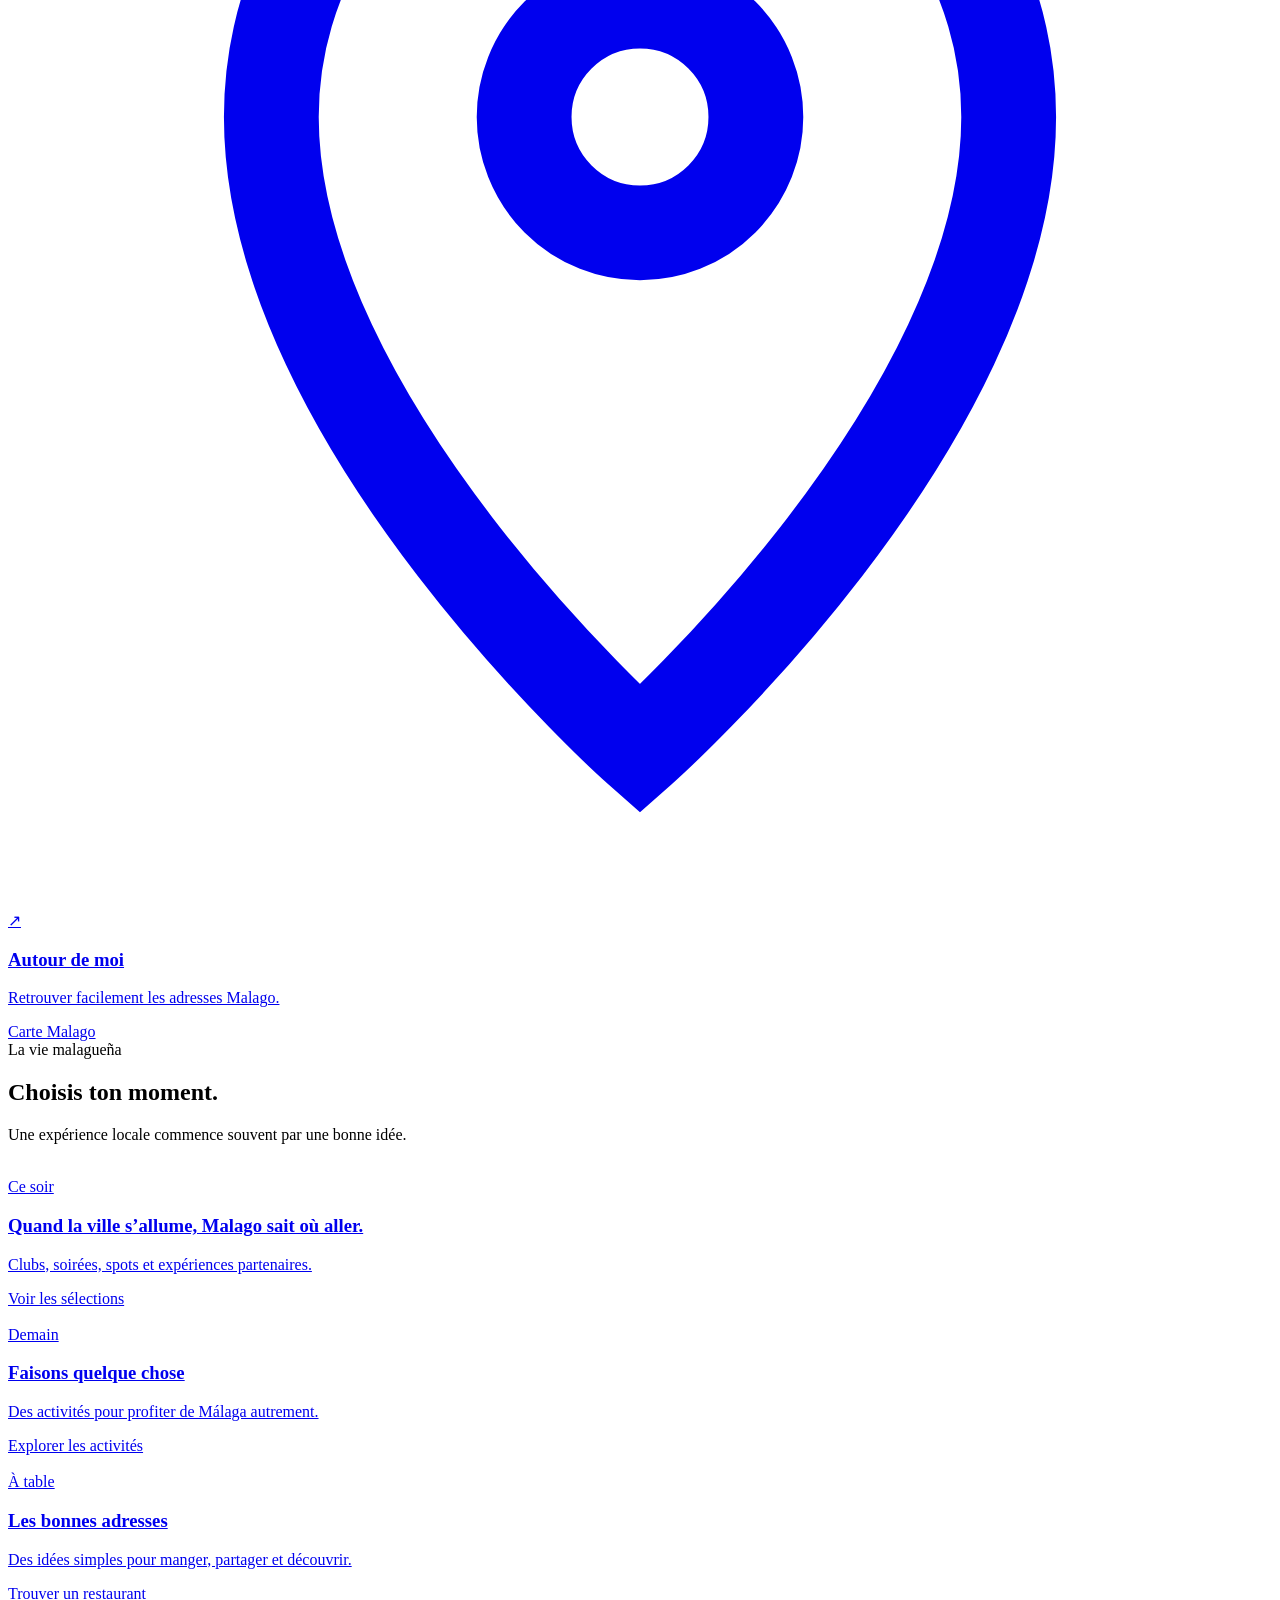
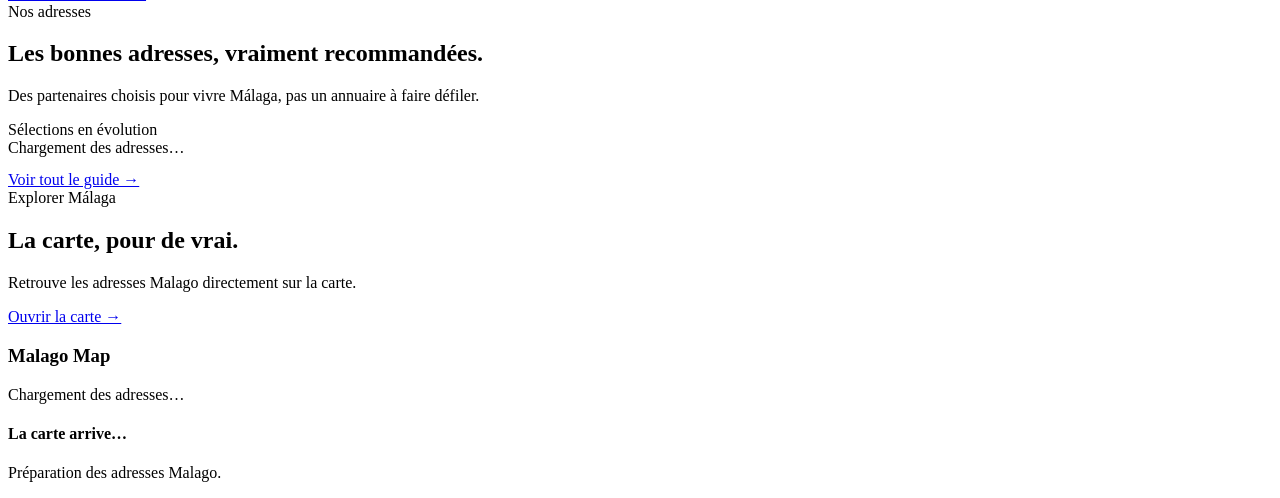
==== commit 7b184f18: "Story card — titre Faisons quelque chose" ====
--- a/public/index.html
+++ b/public/index.html
@@ -13,7 +13,7 @@
 </div></section>
 <section class="section reveal"><div class="sectionHead"><div class="kicker">La vie malagueña</div><h2>Choisis ton moment.</h2><p class="sub">Une expérience locale commence souvent par une bonne idée.</p></div><div class="story">
 <a class="storyCard dark reveal" href="sortir.html"><div class="storyImage"><img data-story="storyNight" alt="" loading="lazy"></div><div class="kicker">Ce soir</div><h3>Quand la ville s’allume, Malago sait où aller.</h3><p>Clubs, soirées, spots et expériences partenaires.</p><span class="storyLink">Voir les sélections</span></a>
-<a class="storyCard light reveal" href="activites.html"><div class="storyImage"><img data-story="storyDay" alt="" loading="lazy"></div><div class="kicker">Demain</div><h3>Et si on faisait quelque chose ?</h3><p>Des activités pour profiter de Málaga autrement.</p><span class="storyLink">Explorer les activités</span></a>
+<a class="storyCard light reveal" href="activites.html"><div class="storyImage"><img data-story="storyDay" alt="" loading="lazy"></div><div class="kicker">Demain</div><h3>Faisons quelque chose</h3><p>Des activités pour profiter de Málaga autrement.</p><span class="storyLink">Explorer les activités</span></a>
 <a class="storyCard accent reveal" href="restaurants.html"><div class="storyImage"><img data-story="storyFood" alt="" loading="lazy"></div><div class="kicker">À table</div><h3>Les bonnes adresses</h3><p>Des idées simples pour manger, partager et découvrir.</p><span class="storyLink">Trouver un restaurant</span></a>
 </div></section>
 <section class="section reveal" id="adresses"><div class="partnersToolbar"><div class="sectionHead" style="margin:0"><div class="kicker">Nos adresses</div><h2>Les bonnes adresses, vraiment recommandées.</h2><p class="sub">Des partenaires choisis pour vivre Málaga, pas un annuaire à faire défiler.</p></div><div class="partnersBadge"><i></i><span id="partnerBadgeCount">Sélections en évolution</span></div></div><div class="partnersGrid" id="featuredPartners"><div class="empty">Chargement des adresses…</div></div><div style="margin-top:14px"><a class="btn primary" href="guide.html">Voir tout le guide →</a></div></section>
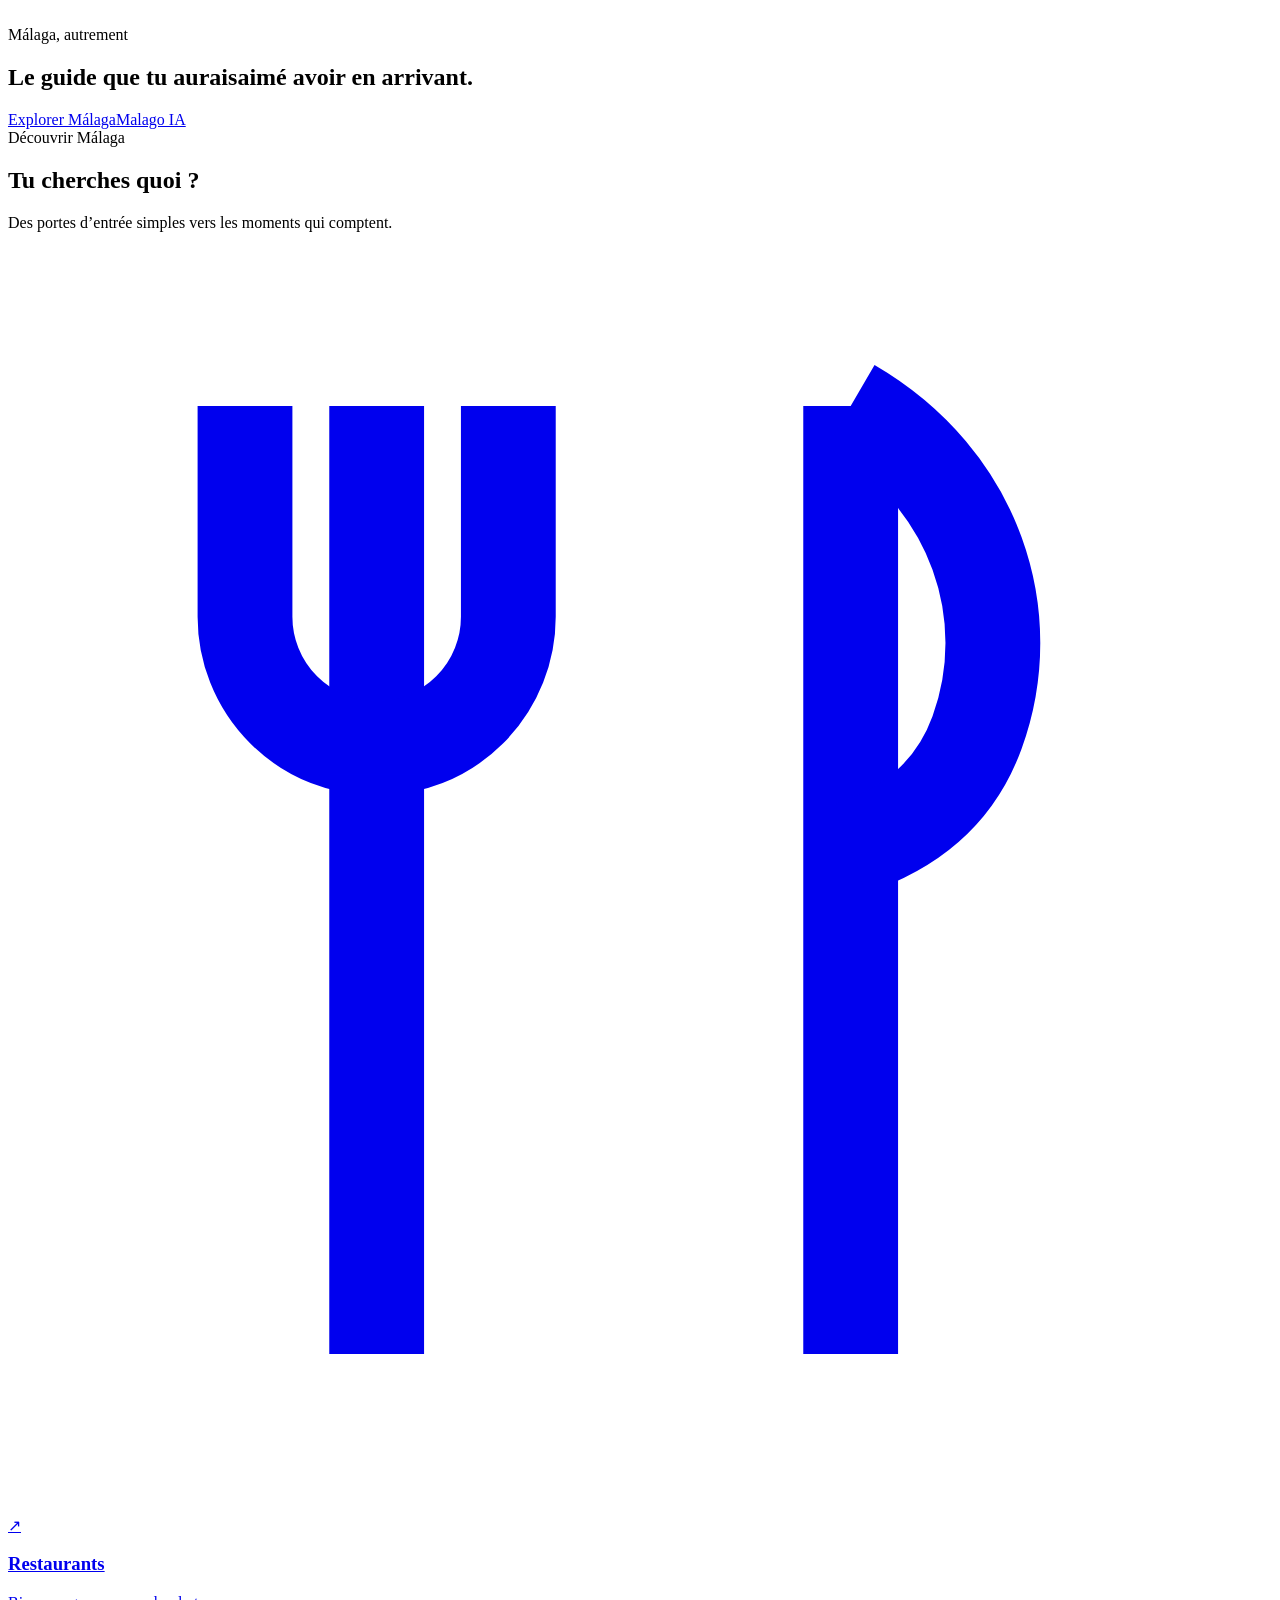
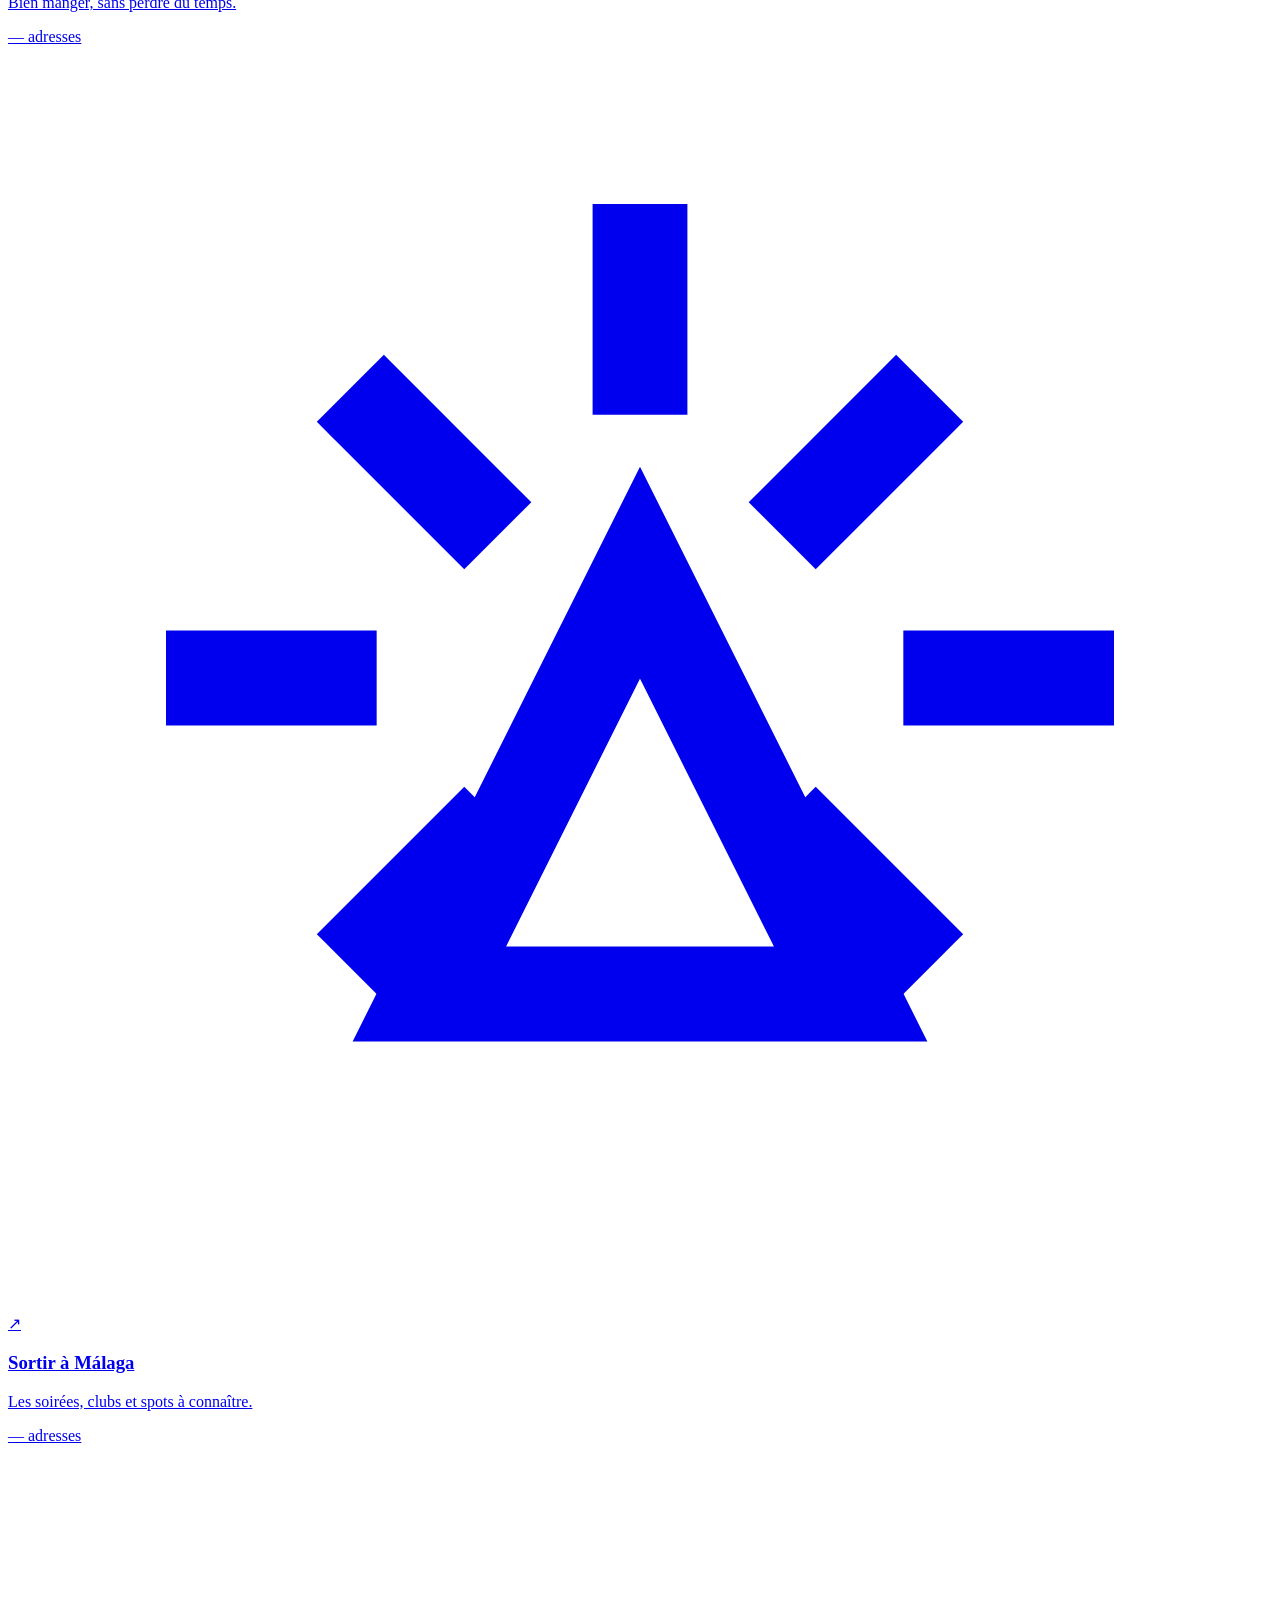
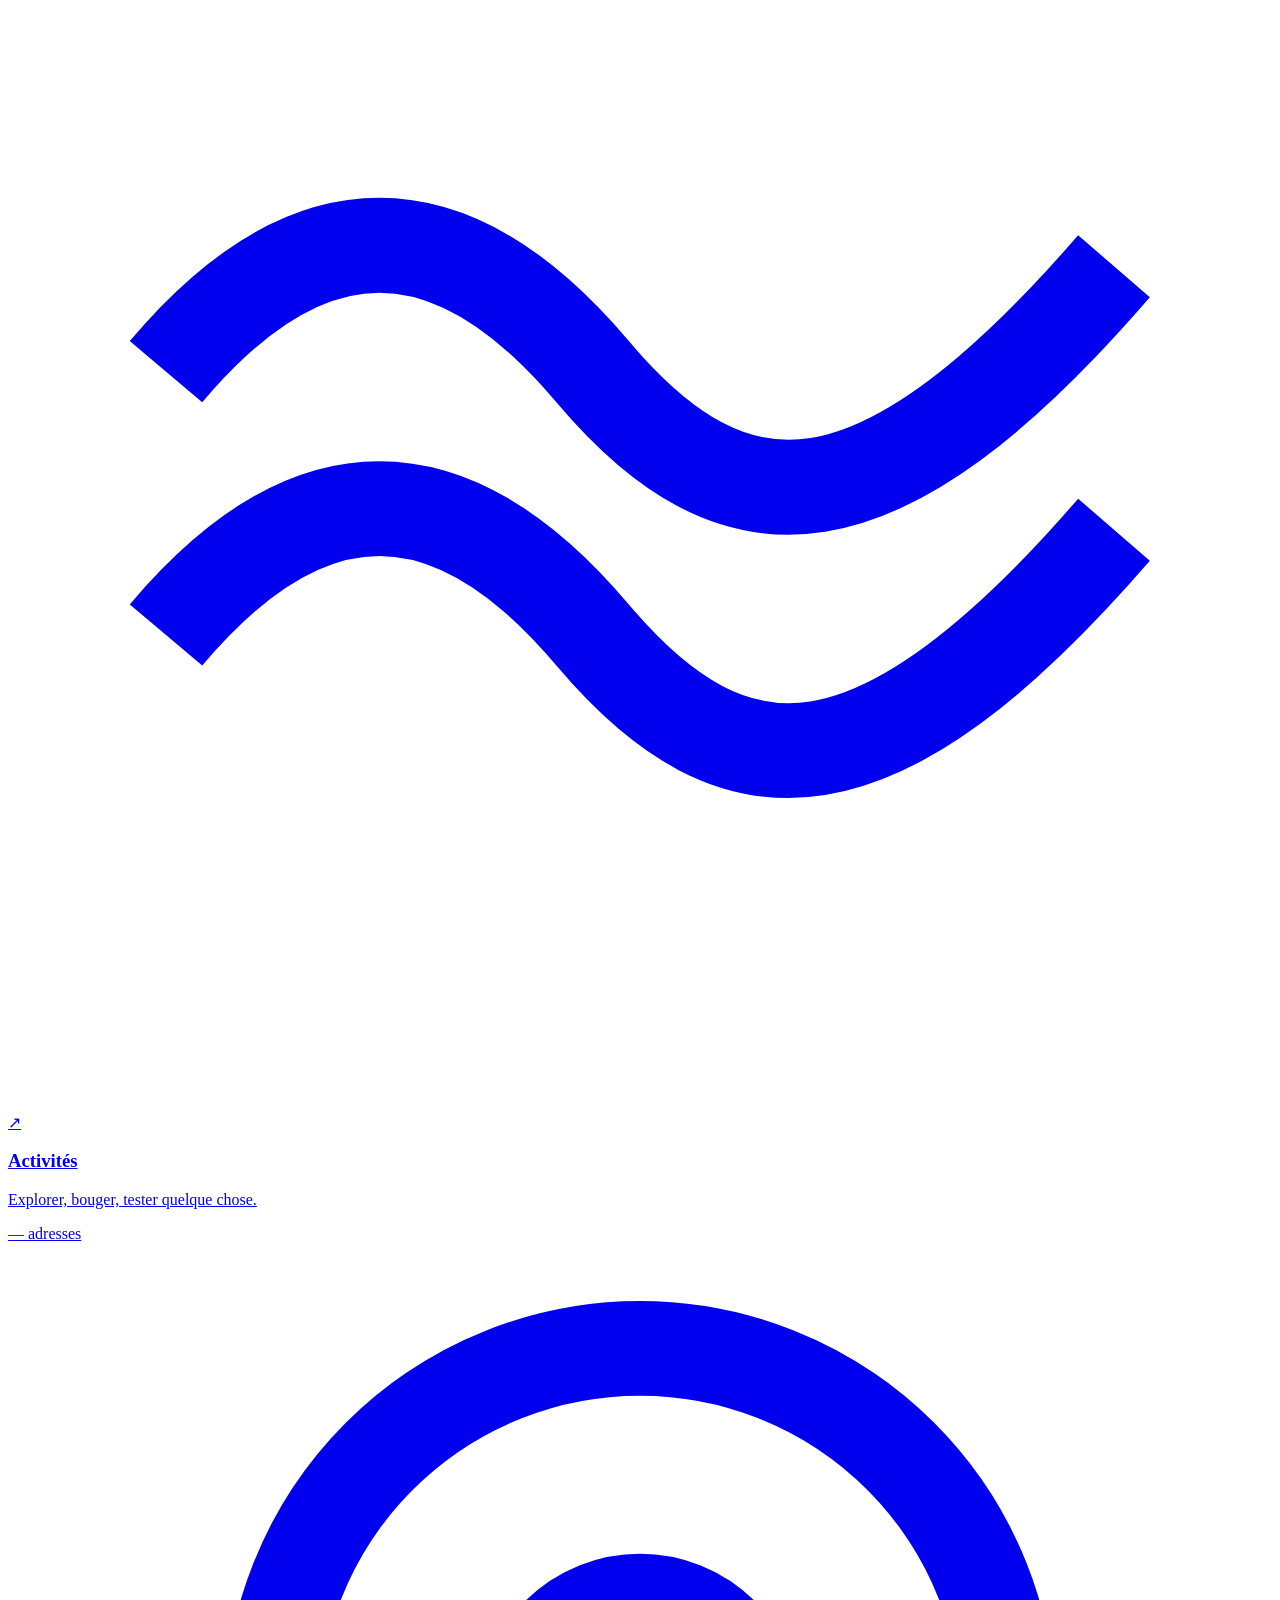
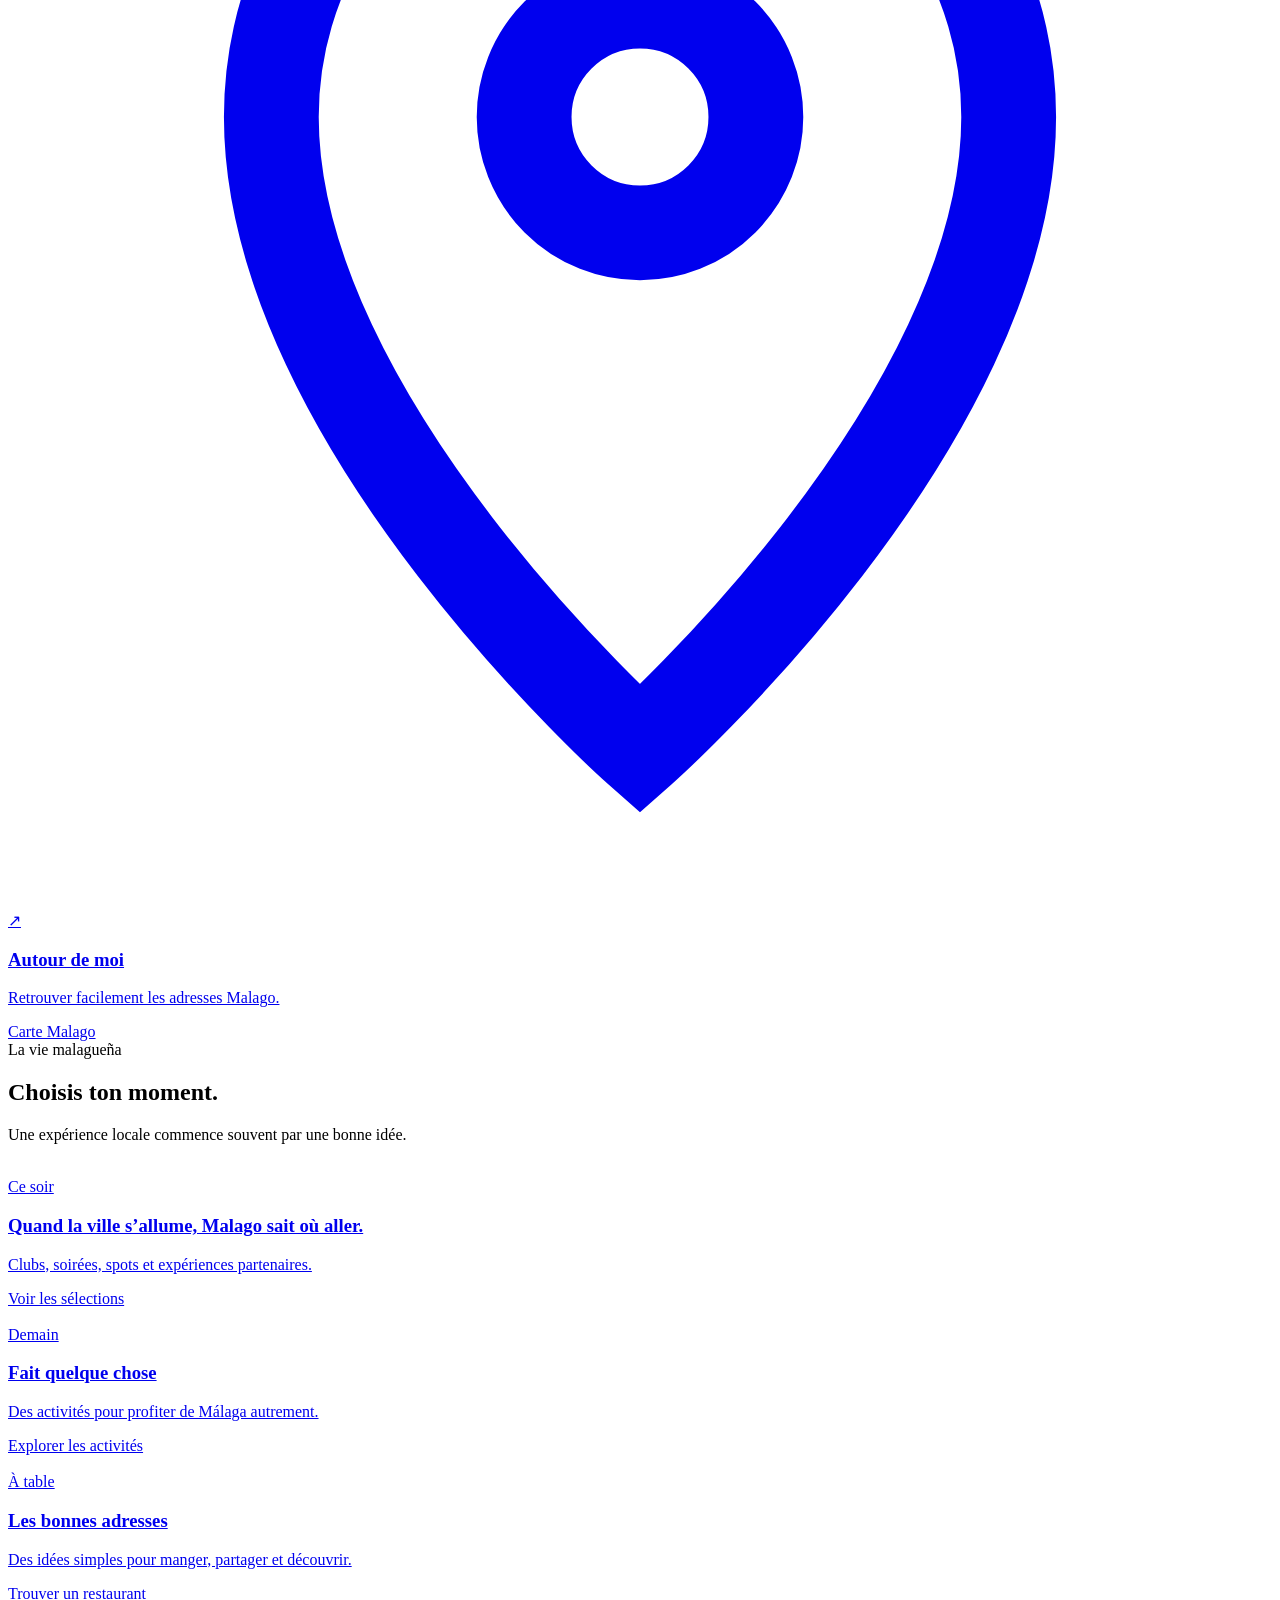
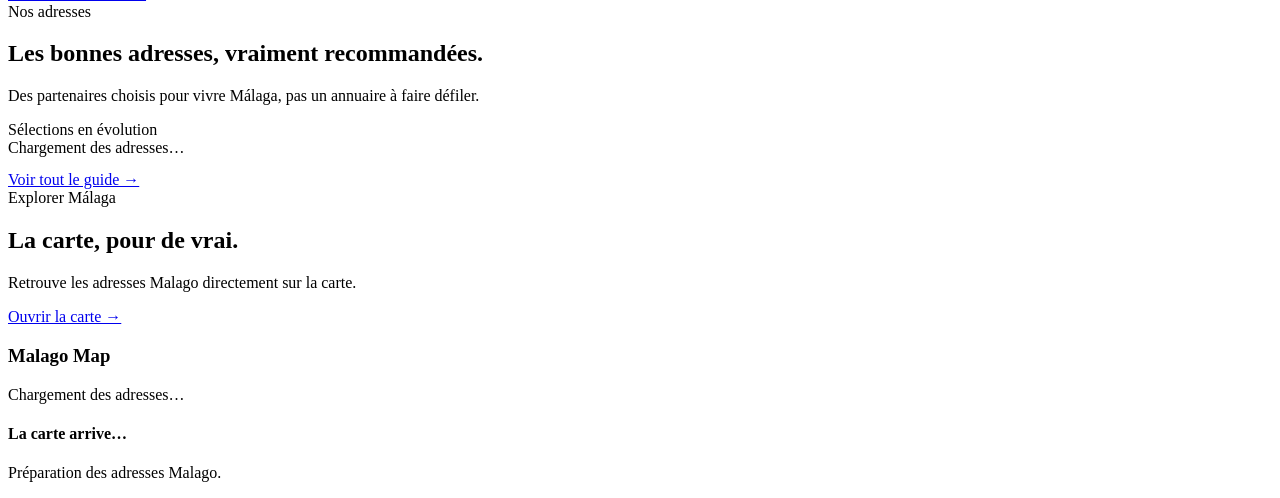
==== commit 4902e00e: "Story card — titre Fait quelque chose" ====
--- a/public/index.html
+++ b/public/index.html
@@ -13,7 +13,7 @@
 </div></section>
 <section class="section reveal"><div class="sectionHead"><div class="kicker">La vie malagueña</div><h2>Choisis ton moment.</h2><p class="sub">Une expérience locale commence souvent par une bonne idée.</p></div><div class="story">
 <a class="storyCard dark reveal" href="sortir.html"><div class="storyImage"><img data-story="storyNight" alt="" loading="lazy"></div><div class="kicker">Ce soir</div><h3>Quand la ville s’allume, Malago sait où aller.</h3><p>Clubs, soirées, spots et expériences partenaires.</p><span class="storyLink">Voir les sélections</span></a>
-<a class="storyCard light reveal" href="activites.html"><div class="storyImage"><img data-story="storyDay" alt="" loading="lazy"></div><div class="kicker">Demain</div><h3>Faisons quelque chose</h3><p>Des activités pour profiter de Málaga autrement.</p><span class="storyLink">Explorer les activités</span></a>
+<a class="storyCard light reveal" href="activites.html"><div class="storyImage"><img data-story="storyDay" alt="" loading="lazy"></div><div class="kicker">Demain</div><h3>Fait quelque chose</h3><p>Des activités pour profiter de Málaga autrement.</p><span class="storyLink">Explorer les activités</span></a>
 <a class="storyCard accent reveal" href="restaurants.html"><div class="storyImage"><img data-story="storyFood" alt="" loading="lazy"></div><div class="kicker">À table</div><h3>Les bonnes adresses</h3><p>Des idées simples pour manger, partager et découvrir.</p><span class="storyLink">Trouver un restaurant</span></a>
 </div></section>
 <section class="section reveal" id="adresses"><div class="partnersToolbar"><div class="sectionHead" style="margin:0"><div class="kicker">Nos adresses</div><h2>Les bonnes adresses, vraiment recommandées.</h2><p class="sub">Des partenaires choisis pour vivre Málaga, pas un annuaire à faire défiler.</p></div><div class="partnersBadge"><i></i><span id="partnerBadgeCount">Sélections en évolution</span></div></div><div class="partnersGrid" id="featuredPartners"><div class="empty">Chargement des adresses…</div></div><div style="margin-top:14px"><a class="btn primary" href="guide.html">Voir tout le guide →</a></div></section>
